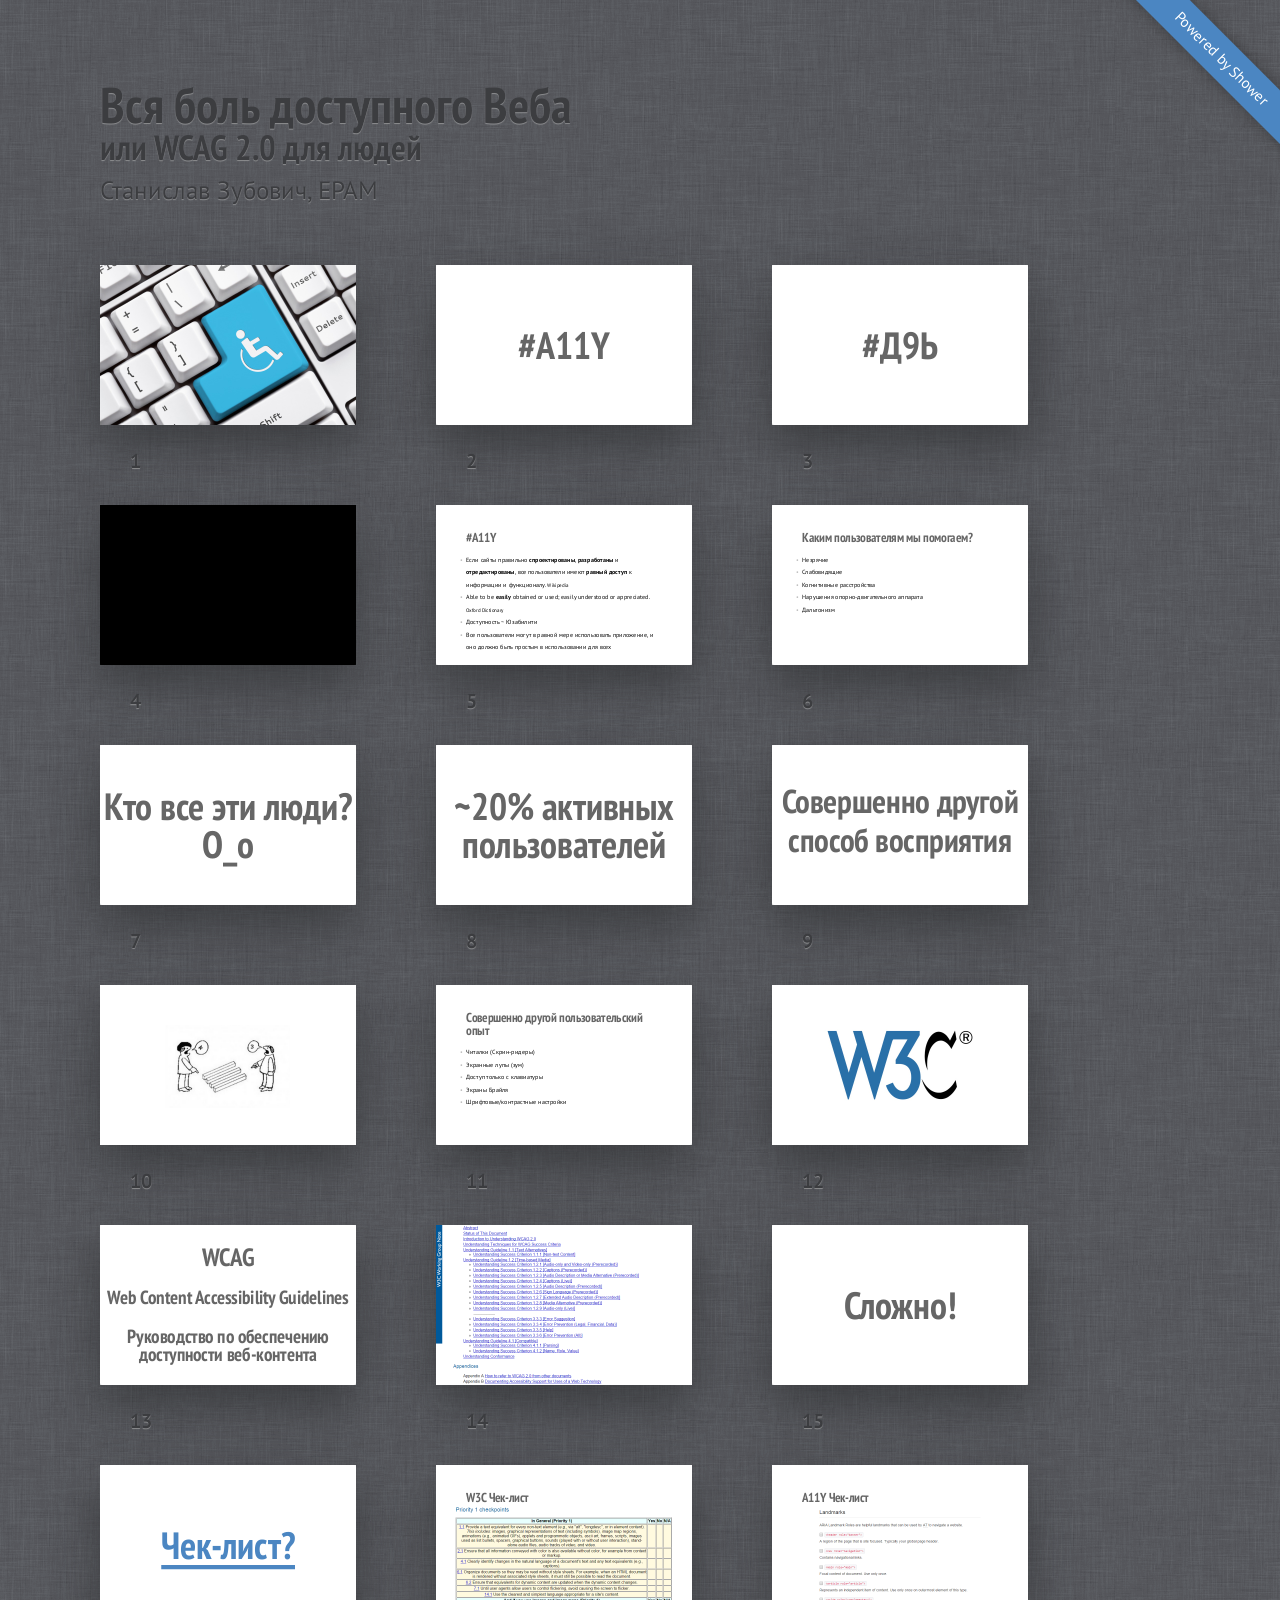
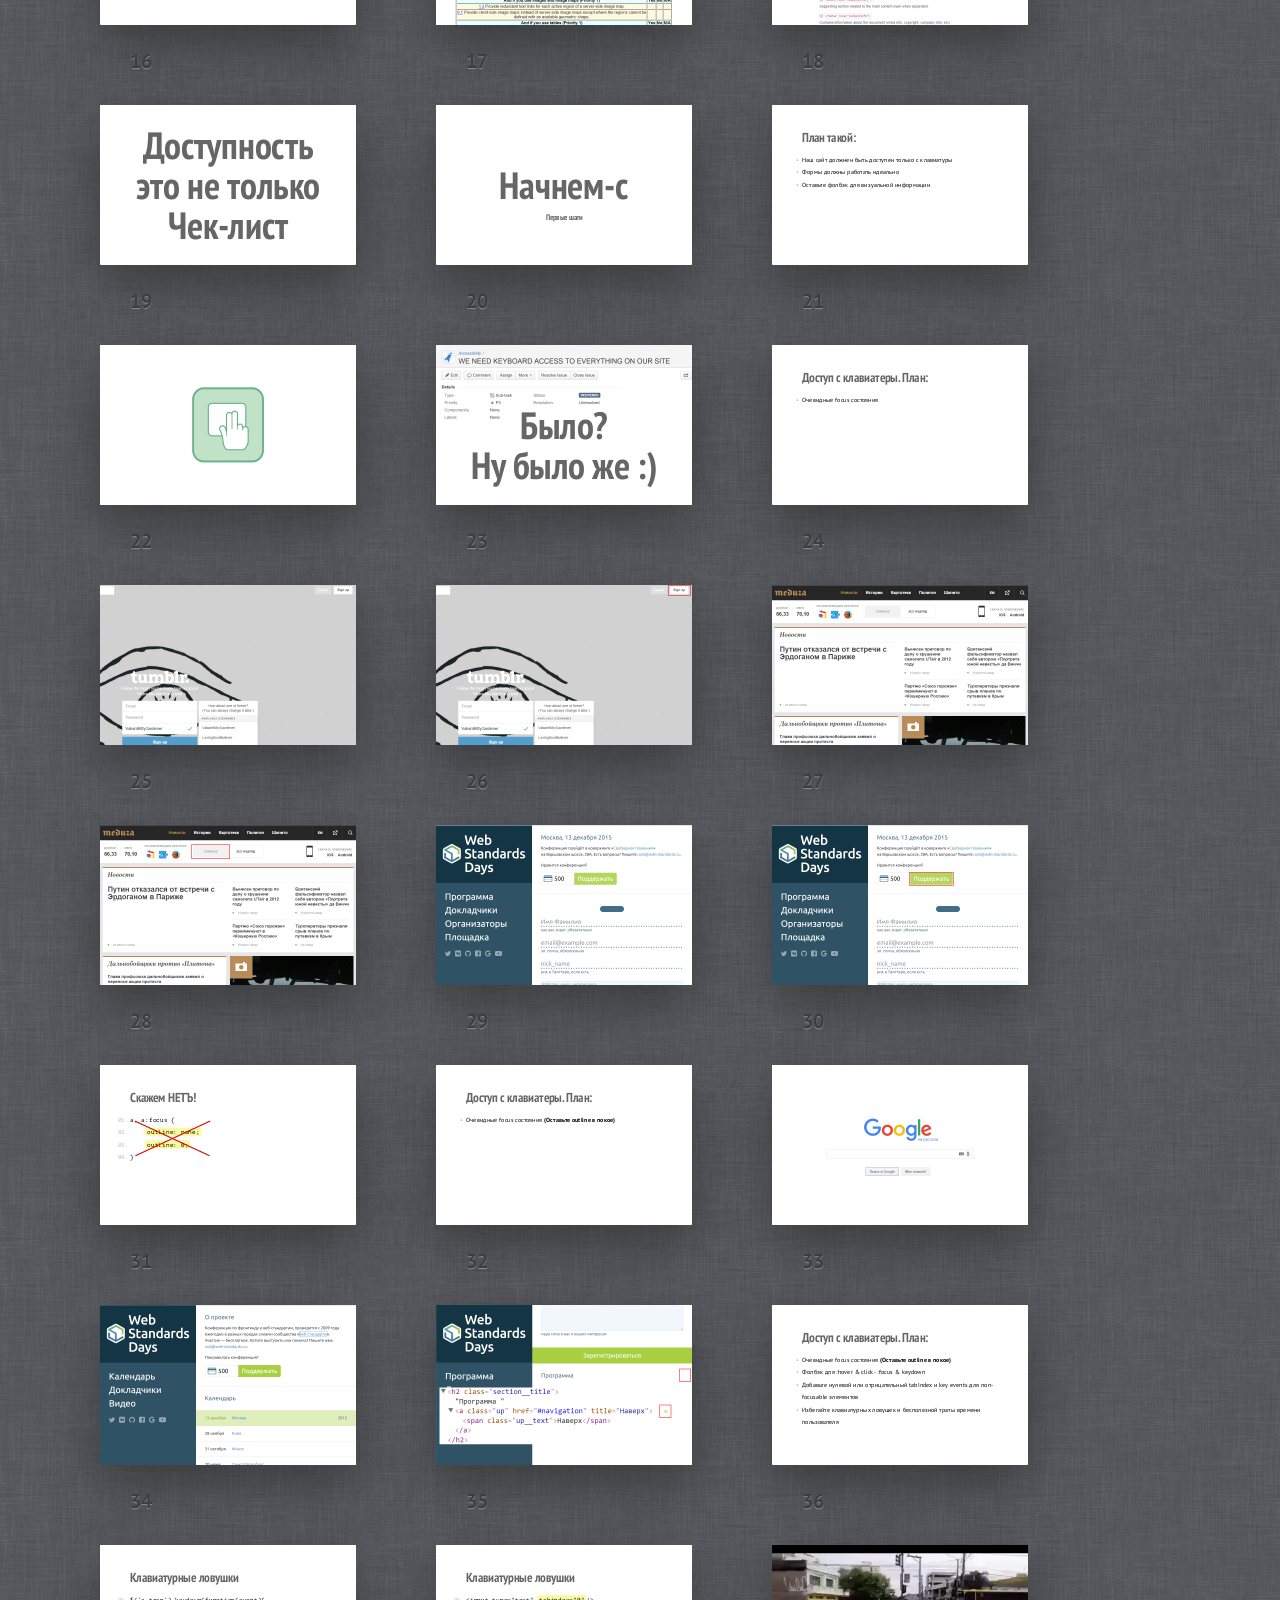
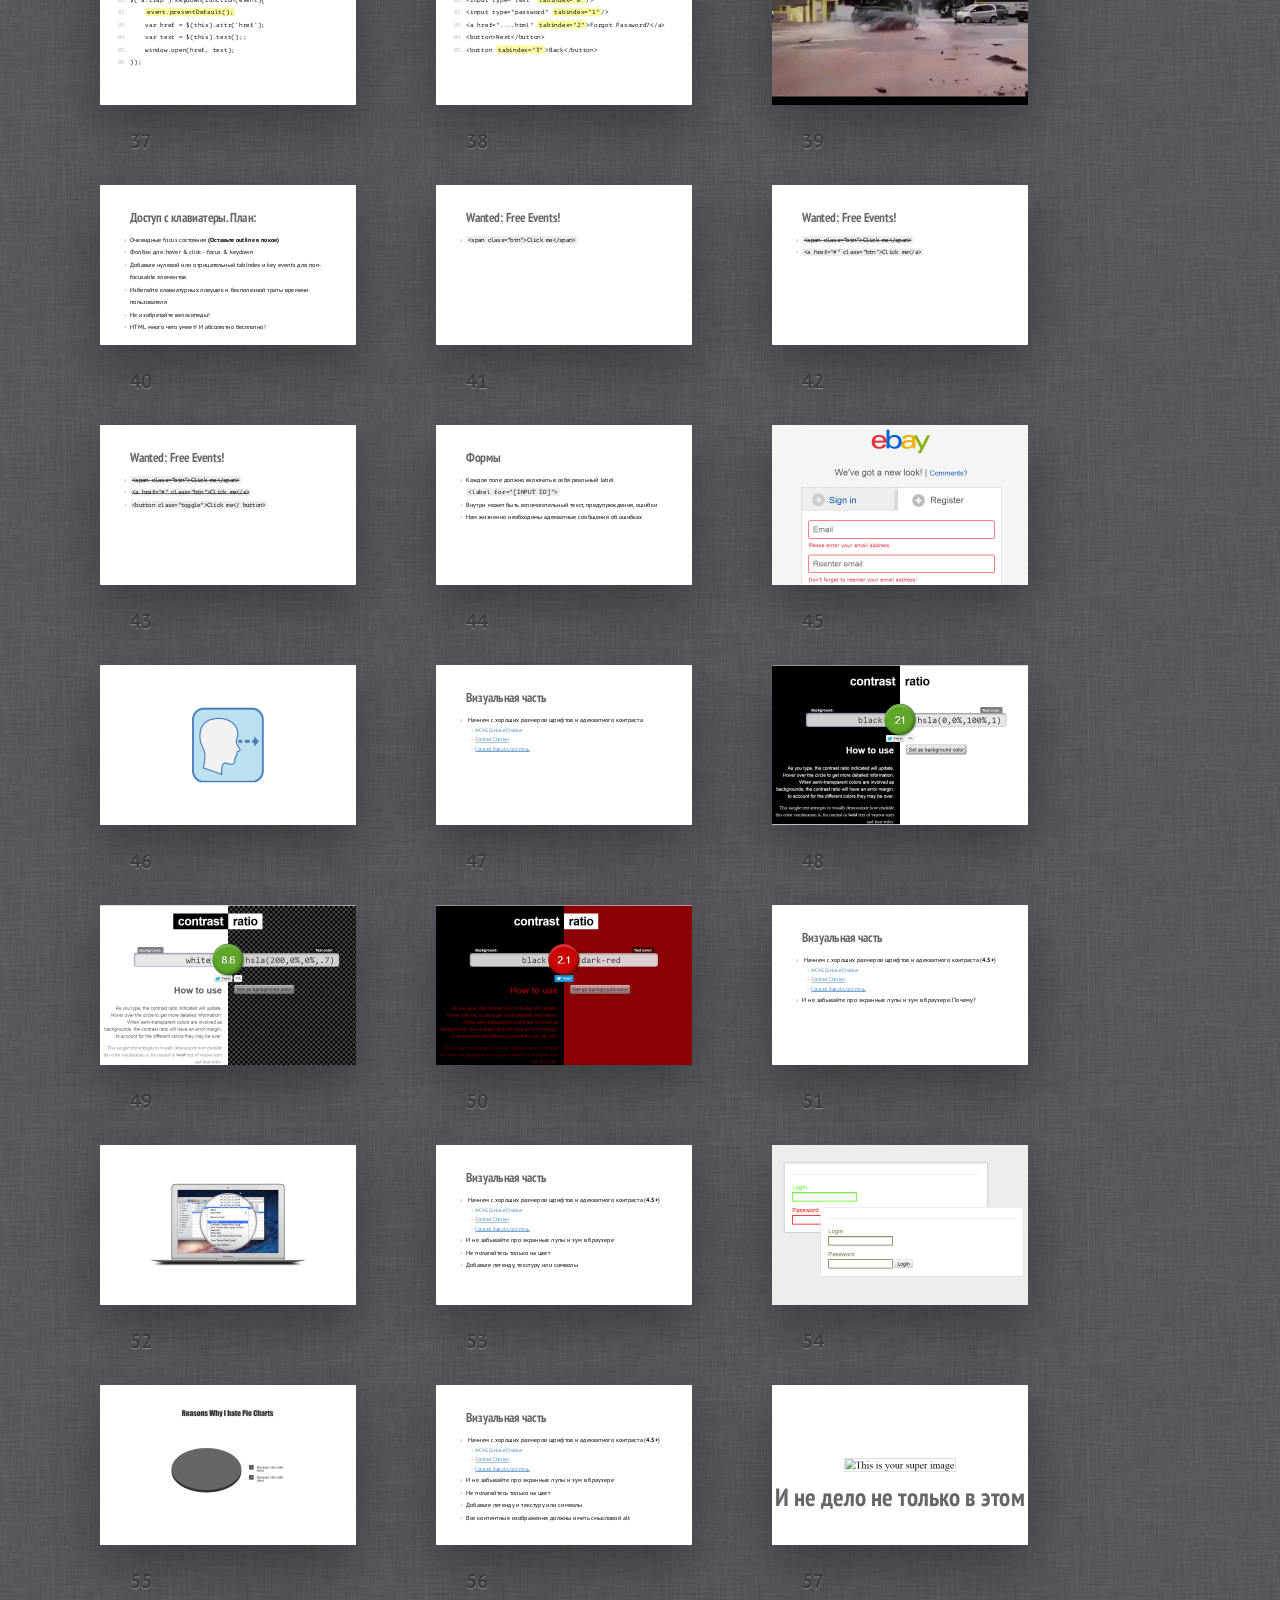
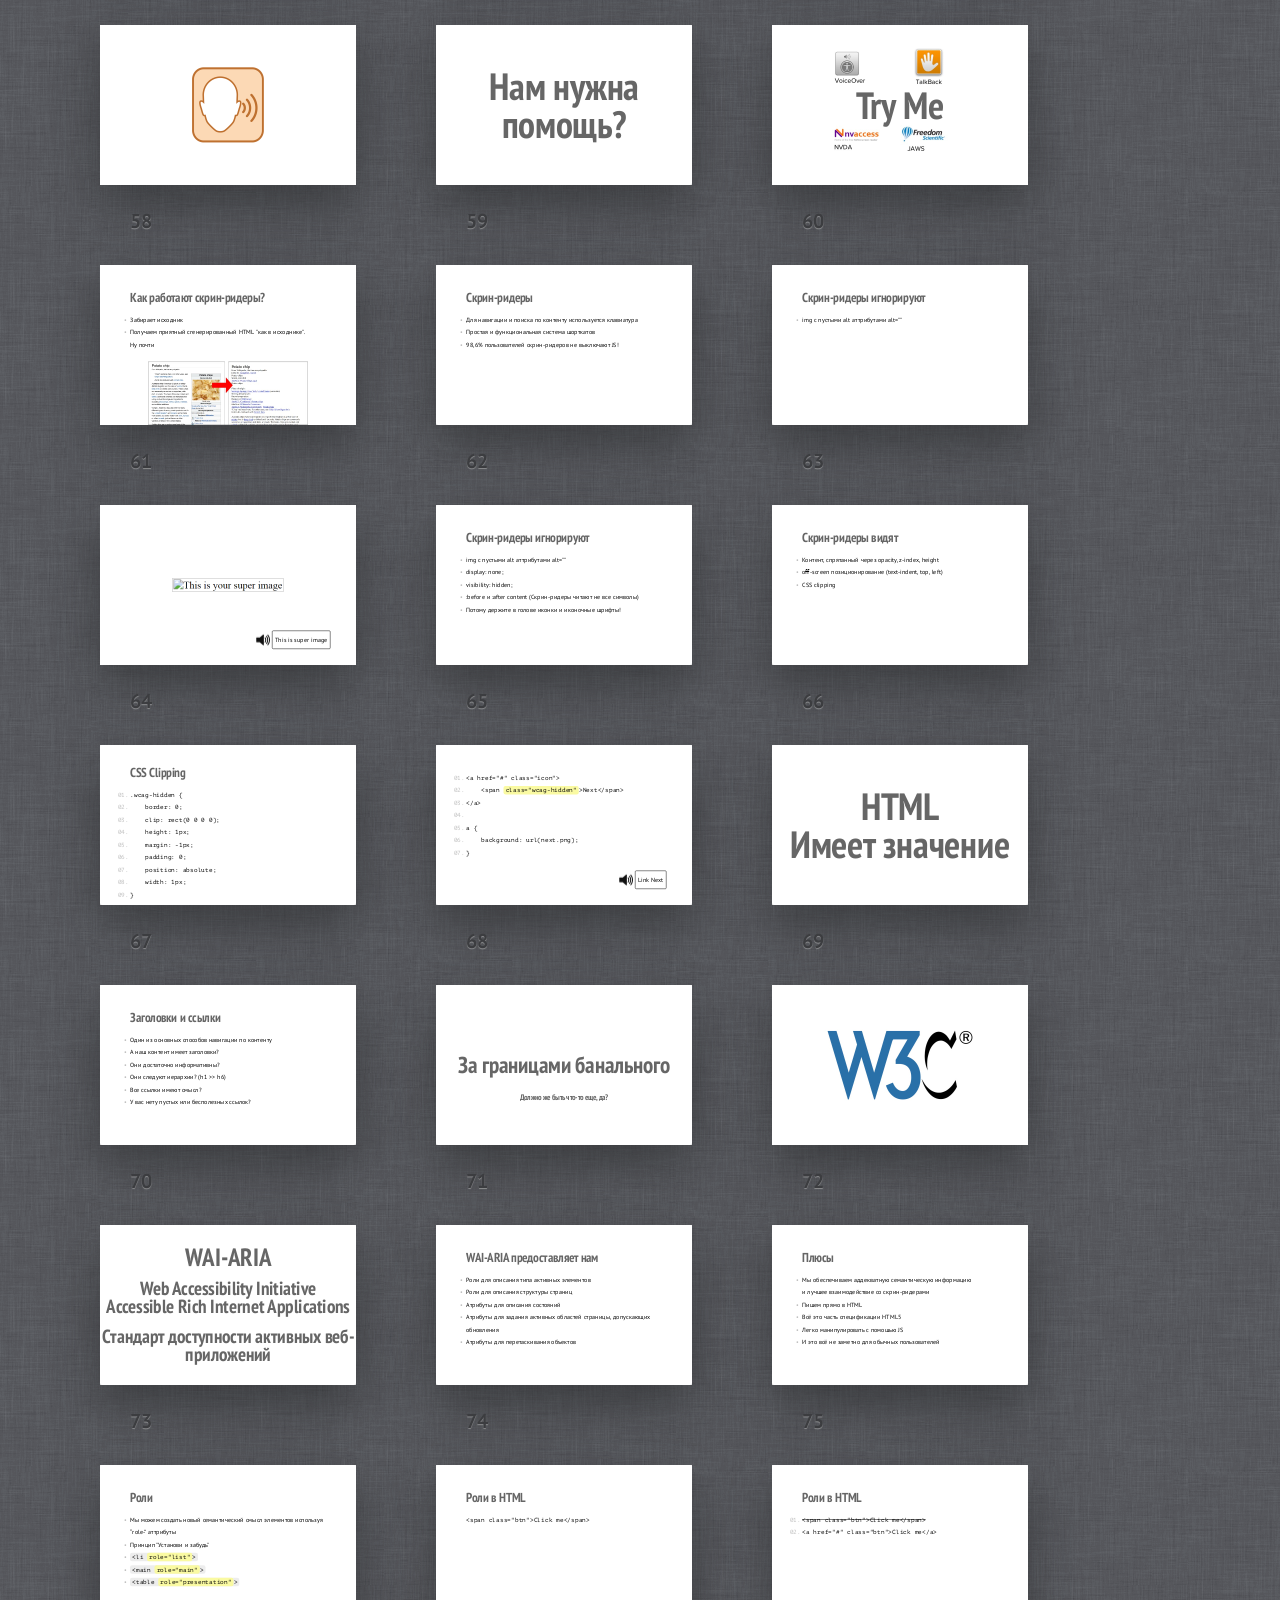
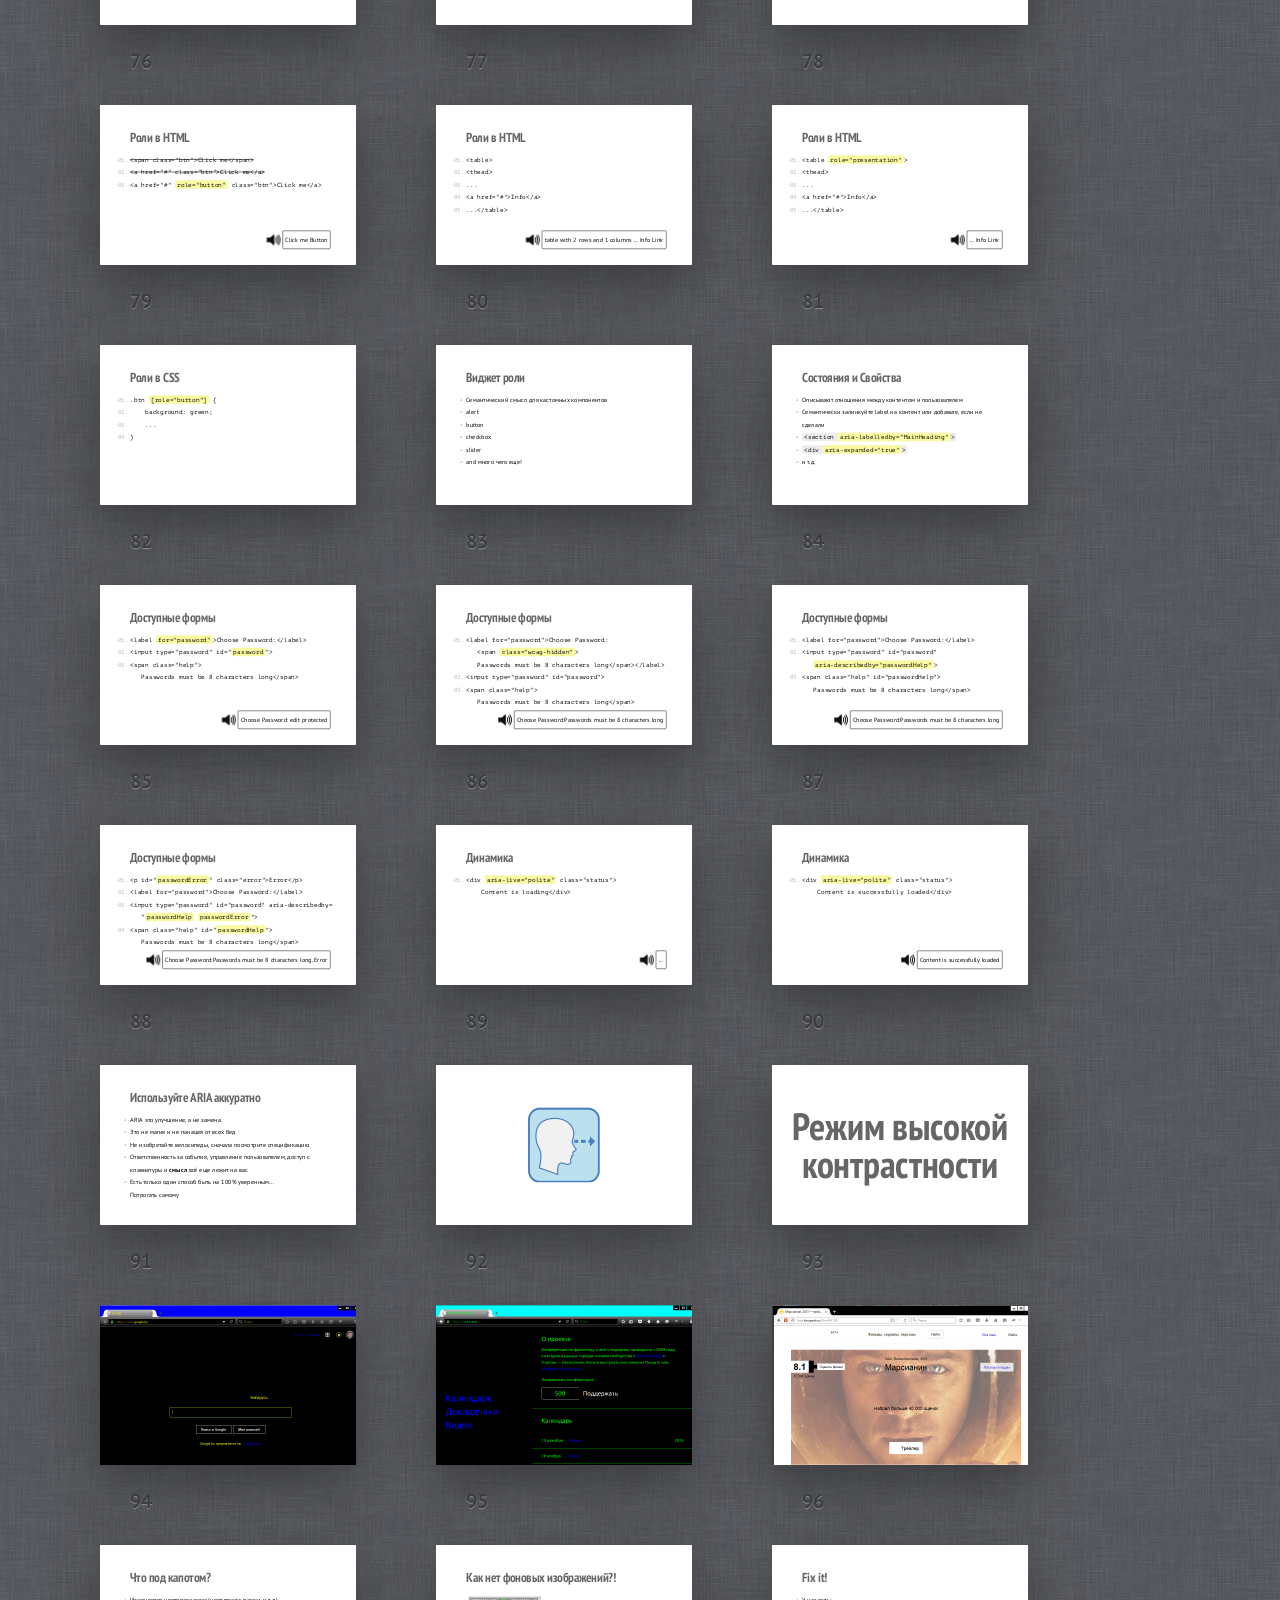
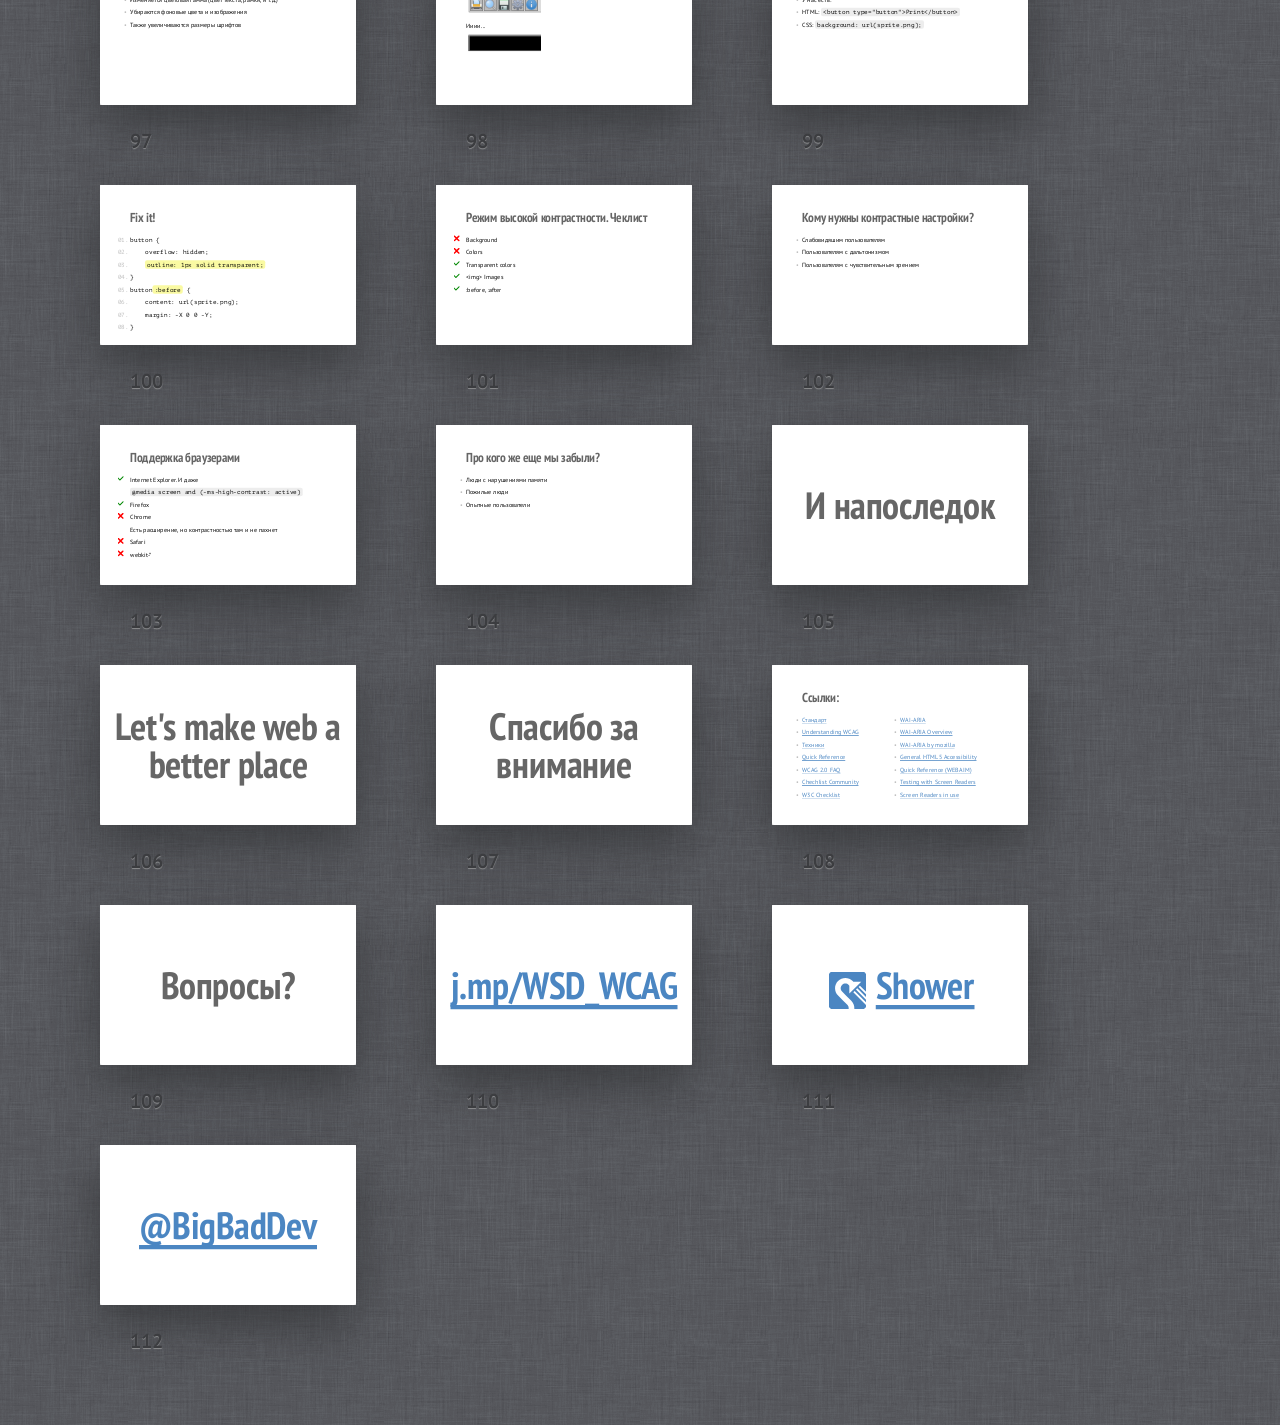
==== index.html @ 745cef61 "shower slide added" ====
<!DOCTYPE HTML>
<html lang="en">
<head>
	<title>Вся боль доступного Веба</title>
	<meta charset="utf-8">
	<meta name="viewport" content="width=792, user-scalable=no">
	<meta http-equiv="x-ua-compatible" content="ie=edge">
	<link rel="stylesheet" href="shower/themes/ribbon/styles/screen.css">
	<link rel="stylesheet" href="index.css">
</head>
<body class="list">
	<header class="caption">
		<h1>Вся боль доступного Веба</h1>
		<h1 style="font-size: 35px"> или WCAG 2.0 для людей</h1>
		<p>Станислав Зубович, EPAM</p>
	</header>
	<section class="slide cover shout" id="Cover"><div>
		<img src="pictures/accessibility.jpg" alt="">
		</div></section>

	<section class="slide shout"><div>
		<h2>#A11Y</h2>
		</div></section>

	<section class="slide shout"><div>
		<h2>#Д9Ь</h2>
		</div></section>

	<section class="slide cover"><div>
		<video id="point" data-scalable="" loop="" style="height: 640px;width: 1024px;z-index:2">
			<source src="pictures/point_of_view_fail.mp4" type="video/webm">
		</video>
		</div></section>

	<section class="slide"><div>
		<h2>#A11Y</h2>
		<ul>
			<li class="next">Если сайты правильно <b>спроектированы</b>, <b>разработаны</b> и <b>отредактированы</b>, все пользователи имеют <b>равный доступ</b> к информации и функционалу. <small>Wikipedia</small></li>
			<li class="next">Able to be <b>easily</b> obtained or used; easily understood or appreciated. <small>Oxford Dictionary</small></li>
			<li class="next">Доступность ~ Юзабилити</li>
			<li class="next">Все пользователи могут в равной мере использовать приложение, и оно должно быть простым в использовании для всех</li>
		</ul>
		</div></section>

	<section class="slide"><div>
		<h2>Каким пользователям мы помогаем?</h2>
		<ul>
			<li>Незрячие</li>
			<li>Слабовидящие</li>
			<li>Когнитивные расстройства</li>
			<li>Нарушения опорно-двигательного аппарата</li>
			<li>Дальтонизм</li>
		</ul>
		</div></section>

	<section class="slide shout"><div>
		<h2>Кто все эти люди? О_о</h2>
		</div></section>

	<section class="slide shout"><div>
		<h2>~20% активных пользователей</h2>
		</div></section>

	<section class="slide shout"><div>
		<h2 style="margin-top:-20px; font-size:130px;line-height: 120%">Совершенно другой<br>способ восприятия</h2>
		</div></section>

	<section class="slide cover"><div>
		<img src="pictures/point_of_view.png" alt="">
		</div></section>

	<section class="slide"><div>
		<h2>Совершенно другой пользовательский опыт</h2>
		<ul>
			<li>Читалки (Скрин-ридеры)</li>
			<li>Экранные лупы (зум)</li>
			<li>Доступ только с клавиатуры</li>
			<li>Экраны Брайля</li>
			<li>Шрифтовые/контрастные настройки</li>
		</ul>
		</div></section>

	<section class="slide cover"><div>
		<img src="pictures/w3c.jpg" alt="">
		</div></section>

	<section class="slide shout shout_description"><div>
		<h2 class="definition">WCAG</h2>
		<div class="next">
			<h2 class="description">Web Content Accessibility Guidelines</h2>
			<h2 class="description sublevel">Руководство по обеспечению доступности веб-контента</h2>
		</div>
		</div></section>

	<section class="slide cover"><div>
		<img src="pictures/w3c_wcag.png" alt="">
		</div></section>

	<section class="slide shout"><div>
		<h2>Сложно!</h2>
		</div></section>

	<section class="slide shout"><div>
		<h2><a href="http://a11yproject.com/checklist.html">Чек-лист?</a></h2>
		</div></section>

	<section class="slide cover"><div>
		<h2>W3C Чек-лист</h2>
		<img src="pictures/checklist.png" alt="">
		</div></section>

	<section class="slide cover"><div>
		<h2>A11Y Чек-лист</h2>
		<img src="pictures/checklist2.png" alt="">
		</div></section>

	<section class="slide shout"><div>
		<h2 style="margin-top:-160px">Доступность</h2>
		<h2>это не только</h2>
		<h2 style="margin-top:160px">Чек-лист</h2>
		</div></section>

	<section class="slide shout"><div>
		<h2>Начнем-с</h2>
		<h2 class="shout_h2_small">Первые шаги</h2>
		</div></section>

	<section class="slide"><div>
		<h2>План такой:</h2>
		<ul>
			<li class="next">Наш сайт должнен быть доступен только с клавиатуры</li>
			<li class="next">Формы должны работать идеально</li>
			<li class="next">Оставьте фолбэк для визуальной информации</li>
		</ul>
		</div></section>

	<section class="slide cover shout"><div>
		<img src="pictures/facets_of_accessibility_touch.png" alt="">
		</div></section>

	<section class="slide cover shout"><div>
		<h2>Было?</h2>
		<h2 class="next" style="margin-top:160px">Ну было же :)</h2>
		<img src="pictures/jira_issue.png" alt="">
		</div></section>

	<section class="slide"><div>
		<h2>Доступ с клавиатеры. План:</h2>
		<ul>
			<li>Очевидные focus состояния</li>
		</ul>
		</div></section>

	<section class="slide cover shout"><div>
		<img src="pictures/tumblr_outline.png" alt="">
		</div></section>

	<section class="slide cover shout"><div>
		<img src="pictures/tumblr_outline_reveal.png" alt="">
		</div></section>

	<section class="slide cover shout"><div>
		<img src="pictures/medusa_outline.png" alt="">
		</div></section>

	<section class="slide cover shout"><div>
		<img src="pictures/medusa_outline_reveal.png" alt="">
		</div></section>

	<section class="slide cover shout"><div>
		<img src="pictures/wsd_outline.png" alt="">
		</div></section>

	<section class="slide cover shout"><div>
		<img src="pictures/wsd_outline_reveal.png" alt="">
		</div></section>

	<section class="slide"><div>
		<h2>Скажем НЕТЪ!</h2>
		<pre class="deprecated">
			<code>a, a:focus {</code>
			<code>	<mark>outline: none;</mark></code>
			<code>	<mark>outline: 0;</mark></code>
			<code>}</code>
			<next></next>
			<div class="cross next"></div>
		</pre>
		</div></section>

	<section class="slide"><div>
		<h2>Доступ с клавиатеры. План:</h2>
		<ul>
			<li>Очевидные focus состояния <b class="next">(Оставьте outline в покое)</b></li>
		</ul>
		</div></section>

	<section class="slide cover shout"><div>
		<img src="pictures/outline_google.png" alt="">
		</div></section>

	<section class="slide cover shout"><div>
		<img src="pictures/outline_wsd.png" alt="">
		</div></section>

	<section class="slide cover shout"><div>
		<img src="pictures/wsd_outline_reveal_bonus.png" alt="">
		</div></section>

	<section class="slide"><div>
		<h2>Доступ с клавиатеры. План:</h2>
		<ul>
			<li>Очевидные focus состояния <b>(Оставьте outline в покое)</b></li>
			<li class="next">Фолбэк для :hover &amp; click - <span class="next">:focus &amp; keydown</span></li>
			<li class="next">Добавьте нулевой или отрицательный tabIndex и key events для non-focusable элементов</li>
			<li class="next">Избегайте клавиатурных ловушек и бесполезной траты времени пользователя</li>
		</ul>
		</div></section>

	<section class="slide"><div>
		<h2>Клавиатурные ловушки</h2>
		<pre>
			<code>$(‘a.trap’).keydown(function(event){</code>
			<code>	<mark>event.preventDefault();</mark></code>
			<code>	var href = $(this).attr(‘href’);</code>
			<code>	var text = $(this).text();;</code>
			<code>	window.open(href, text);</code>
			<code>});</code>
		</pre>
		</div></section>

	<section class="slide"><div>
		<h2>Клавиатурные ловушки</h2>
		<pre>
			<code>&lt;input type="text" <mark>tabindex="0"</mark>/></code>
			<code>&lt;input type="password" <mark>tabindex="1"</mark>/></code>
			<code>&lt;a href="....html" <mark>tabindex="2"</mark>>Forgot Password?&lt;/a></code>
			<code>&lt;button&gt;Next&lt;/button&gt;</code>
			<code>&lt;button <mark>tabindex="3"</mark>&gt;Back&lt;/button&gt;</code>
		</pre>
		</div></section>

	<section class="slide cover"><div>
		<video id="oops" data-scalable="" loop="" style="height: 640px;width: 1024px;z-index:2">
				<source src="pictures/fail.webm" type="video/webm">
			</video>
		</div></section>

	<section class="slide"><div>
		<h2>Доступ с клавиатеры. План:</h2>
		<ul>
			<li>Очевидные focus состояния <b>(Оставьте outline в покое)</b></li>
			<li>Фолбэк для :hover &amp; click - <span>:focus &amp; keydown</span></li>
			<li>Добавьте нулевой или отрицательный tabIndex и key events для non-focusable элементов</li>
			<li>Избегайте клавиатурных ловушек и бесполезной траты времени пользователя</li>
			<li class="next">Не изобретайте велосипеды!</li>
			<li class="next">HTML много чего умеет! И абсолютно бесплатно!</li>
		</ul>
		</div></section>

	<section class="slide code_88"><div>
		<h2>Wanted: Free Events!</h2>
		<ul>
			<li><code>&lt;span class="btn"&gt;Click me&lt;/span&gt;</code></li>
		</ul>
		</div></section>

	<section class="slide code_88"><div>
		<h2>Wanted: Free Events!</h2>
		<ul>
			<li><s><code>&lt;span class="btn"&gt;Click me&lt;/span&gt;</code></s></li>
			<li class="next"><code>&lt;a href="#" class="btn"&gt;Click me&lt;/a&gt;</code></li>
		</ul>
		</div></section>

	<section class="slide code_88"><div>
		<h2>Wanted: Free Events!</h2>
		<ul>
			<li><s><code>&lt;span class="btn"&gt;Click me&lt;/span&gt;</code></s></li>
			<li><s><code>&lt;a href="#" class="btn"&gt;Click me&lt;/a&gt;</code></s></li>
			<li class="next"><code>&lt;button class="toggle"&gt;Click me&lt;/ button&gt;</code></li>
		</ul>
		</div></section>

	<section class="slide"><div>
		<h2>Формы</h2>
		<ul>
			<li>Каждое поле должно включать в себя реальный label <br><code>&lt;label for="[INPUT ID]"&gt;</code></li>
			<li class="next">Внутри может быть вспомогательный текст, предупреждения, ошибки</li>
			<li class="next">Нам жизненно необходимы адекватные cообщения об ошибках</li>
		</ul>
		</div></section>

	<section class="slide cover"><div>
		<img src="pictures/ebay_form.png" alt="">
		</div></section>

	<section class="slide cover shout"><div>
		<img src="pictures/facets_of_accessibility_see.png" alt="">
		</div></section>

	<section class="slide"><div>
		<h2>Визуальная часть</h2>
		<ul>
			<li>
				Начнем с хороших размеров шрифтов и адекватного контраста
				<ul style="font-size:75%">
					<li><a href="http://mzl.la/1eeYiyf">WCAG Contrast Checker</a></li>
					<li><a href="http://bit.ly/1eeYZYh">Contrast Checker</a></li>
					<li><a href="http://bit.ly/1QyZ2GW">Contrast Ratio by Lea Verou</a></li>
				</ul>
			</li>
		</ul>
		</div></section>

	<section class="slide cover" style="background: #fff;"><div>
		<img src="pictures/contrast.png" alt="">
		</div></section>

	<section class="slide cover" style="background: #fff;"><div>
		<img src="pictures/contrast2.png" alt="">
		</div></section>

	<section class="slide cover" style="background: #fff;"><div>
		<img src="pictures/contrast3.png" alt="">
		</div></section>

	<section class="slide"><div>
		<h2>Визуальная часть</h2>
		<ul>
			<li>
				Начнем с хороших размеров шрифтов и адекватного контраста (<b>4.5+</b>)
				<ul style="font-size:75%">
					<li><a href="http://mzl.la/1eeYiyf">WCAG Contrast Checker</a></li>
					<li><a href="http://bit.ly/1eeYZYh">Contrast Checker</a></li>
					<li><a href="http://bit.ly/1QyZ2GW">Contrast Ratio by Lea Verou</a></li>
				</ul>
			</li>
			<li class="next">И не забывайте про экранные лупы и зум в браузере. <span class="next">Почему?</span></li>
		</ul>
		</div></section>

	<section class="slide cover" style="background: #fff;"><div>
		<img src="pictures/magnifier.png" alt="">
		</div></section>

	<section class="slide"><div>
		<h2>Визуальная часть</h2>
		<ul>
			<li>
				Начнем с хороших размеров шрифтов и адекватного контраста (<b>4.5+</b>)
				<ul style="font-size:75%">
					<li><a href="http://mzl.la/1eeYiyf">WCAG Contrast Checker</a></li>
					<li><a href="http://bit.ly/1eeYZYh">Contrast Checker</a></li>
					<li><a href="http://bit.ly/1QyZ2GW">Contrast Ratio by Lea Verou</a></li>
				</ul>
			</li>
			<li>И не забывайте про экранные лупы и зум в браузере</li>
			<li class="next">Не полагайтесь только на цвет</li>
			<li class="next">Добавьте легенду, текстуру или символы</li>
		</ul>
		</div></section>

	<section class="slide cover"><div>
		<img src="pictures/from_rg_blind.png" alt="">
		</div></section>

	<section class="slide cover"><div>
		<img src="pictures/piechart.jpg" alt="">
		</div></section>

	<section class="slide"><div>
		<h2>Визуальная часть</h2>
		<ul>
			<li>
				Начнем с хороших размеров шрифтов и адекватного контраста (<b>4.5+</b>)
				<ul style="font-size:75%">
					<li><a href="http://mzl.la/1eeYiyf">WCAG Contrast Checker</a></li>
					<li><a href="http://bit.ly/1eeYZYh">Contrast Checker</a></li>
					<li><a href="http://bit.ly/1QyZ2GW">Contrast Ratio by Lea Verou</a></li>
				</ul>
			</li>
			<li>И не забывайте про экранные лупы и зум в браузере</li>
			<li>Не полагайтесь только на цвет</li>
			<li>Добавьте легенду и текстуру или символы</li>
			<li class="next">Все контентные изображения должны иметь смысловой alt</li>
		</ul>
		</div></section>

	<section class="slide cover shout"><div>
		<img src="pictures/image_alt.png" alt="">
		<h2 class="next" style="top:70%; font-size:100px">И не дело не только в этом</h2>
		</div></section>

	<section class="slide cover shout"><div>
		<img src="pictures/facets_of_accessibility_listen.png" alt="">
		</div></section>

	<section class="slide shout"><div>
		<h2>Нам нужна помощь?</h2>
		</div></section>

	<section class="slide shout cover"><div>
		<h2>Try Me</h2>
		<img src="pictures/readers.jpg" alt="">
		</div></section>

	<section class="slide cover"><div>
		<h2>Как работают скрин-ридеры?</h2>
		<ul>
			<li>Забирает исходник</li>
			<li class="next">Получаем приятный сгенерированный HTML "как в исходнике". <br>Ну почти</li>
		</ul>
		<img src="pictures/blank.jpg" alt="">
		<img src="pictures/reader_html.jpg" alt="" class="next">
		</div></section>

	<section class="slide"><div>
		<h2>Скрин-ридеры</h2>
		<ul>
			<li>Для навигации и поиска по контенту используется клавиатура</li>
			<li>Простая и функциональная система шорткатов</li>
			<li>98,6% пользователей скрин-ридеров не выключают JS!</li>
		</ul>
		</div></section>

	<section class="slide"><div>
		<h2>Скрин-ридеры игнорируют</h2>
		<ul>
			<li>img с пустыми alt аттрибутами alt=""</li>
		</ul>
		</div></section>

	<section class="slide cover"><div>
		<img src="pictures/image_alt.png" alt="">
		<div class="wcag-block"><div class="wcag-read">This is super image</div></div>
		</div></section>

	<section class="slide"><div>
		<h2>Скрин-ридеры игнорируют</h2>
		<ul>
			<li>img с пустыми alt аттрибутами alt=""</li>
			<li>display: none;</li>
			<li>visibility: hidden;</li>
			<li>:before и :after content (Скрин-ридеры читают не все символы)</li>
			<li>Потому держите в голове иконки и иконочные шрифты!</li>
		</ul>
		</div></section>

	<section class="slide"><div>
		<h2>Скрин-ридеры видят</h2>
		<ul>
			<li>Контент, спрятанный через opacity, z-index, height</li>
			<li>oﬀ-screen позиционирование (text-indent, top, left)</li>
			<li>CSS clipping</li>
		</ul>
		</div></section>

	<section class="slide"><div>
	    <h2 style="margin-top:-20px;">CSS Clipping</h2>
		<pre>
			<code>.wcag-hidden {</code>
			<code>	border: 0;</code>
			<code>	clip: rect(0 0 0 0);</code>
			<code>	height: 1px;</code>
			<code>	margin: -1px;</code>
			<code>	padding: 0;</code>
			<code>	position: absolute;</code>
			<code>	width: 1px;</code>
			<code>}</code>
		</pre>
		</div></section>

	<section class="slide"><div>
		<pre>
			<code>&lt;a href="#" class="icon"&gt;</code>
			<code>	&lt;span <mark>class="wcag-hidden"</mark>&gt;Next&lt;/span&gt;</code>
			<code>&lt;/a&gt;</code>
			<code><br></code>
			<code>a {</code>
			<code>	background: url(next.png);</code>
			<code>}</code>
		</pre>
		<div class="wcag-block"><div class="wcag-read">Link Next</div></div>
		</div></section>

	<section class="slide shout"><div>
		<h2>HTML<br>Имеет значение</h2>
		</div></section>

	<section class="slide"><div>
		<h2>Заголовки и ссылки</h2>
		<ul>
			<li>Один из основных способов навигации по контенту</li>
			<li class="next">А наш контент имеет заголовки?</li>
			<li class="next">Они достаточно информативны?</li>
			<li class="next">Они следуют иерархии? (h1 >> h6)</li>
			<li class="next">Все ссылки имеют смысл?</li>
			<li class="next">У вас нету пустых или бесполезных ссылок?</li>
		</ul>
		</div></section>

	<section class="slide shout"><div>
		<h2 class="shout_h2_big_2lines">За границами банального</h2>
		<h2 class="shout_h2_small">Должно же быть что-то еще, да?</h2>
		</div></section>

	<section class="slide cover"><div>
		<img src="pictures/w3c.jpg" alt="">
		</div></section>

	<section class="slide shout shout_description"><div>
		<h2 class="definition">WAI-ARIA</h2>
		<div class="next">
			<h2 class="description">Web Accessibility Initiative<br>Accessible Rich Internet Applications</h2>
			<h2 class="description sublevel">Cтандарт доступности активных веб-приложений</h2>
		</div>
		</div></section>

	<section class="slide"><div>
		<h2>WAI-ARIA предоставляет нам</h2>
		<ul>
			<li>Роли для описания типа активных элементов</li>
			<li>Роли для описания структуры страниц</li>
			<li>Атрибуты для описания состояний</li>
			<li>Атрибуты для задания активных областей страницы, допускающих обновления</li>
			<li>Атрибуты для перетаскивания объектов</li>
		</ul>
		</div></section>

	<section class="slide"><div>
		<h2>Плюсы</h2>
		<ul>
			<li>Мы обеспечиваем аддекватную семантическую информацию<br> и лучшее взаимодействие со скрин-ридерами</li>
			<li>Пишем прямо в HTML</li>
			<li>Всё это часть спецификации HTML5</li>
			<li>Легко манипулировать с помошью JS</li>
			<li>И это всё не заметно для обычных пользователей</li>
		</ul>
		</div></section>

	<section class="slide"><div>
		<h2>Роли</h2>
		<ul>
			<li>Мы можем создать новый семантический смысл элементов используя “role-” аттрибуты</li>
			<li>Принцип "Установи и забудь"</li>
			<li><code>&lt;li <mark>role="list"</mark>&gt;</code></li>
			<li><code>&lt;main <mark>role="main"</mark>&gt;</code></li>
			<li><code>&lt;table <mark>role="presentation"</mark>&gt;</code></li>
		</ul>
		</div></section>

	<section class="slide"><div>
		<h2>Роли в HTML</h2>
		<pre>
			<code>&lt;span class="btn"&gt;Click me&lt;/span&gt;</code>
		</pre>
		</div></section>

	<section class="slide"><div>
		<h2>Роли в HTML</h2>
		<pre>
			<code><s>&lt;span class="btn"&gt;Click me&lt;/span&gt;</s></code>
			<code>&lt;a href="#" class="btn"&gt;Click me&lt;/a&gt;</code>
		</pre>
		</div></section>

	<section class="slide"><div>
		<h2>Роли в HTML</h2>
		<pre>
			<code><s>&lt;span class="btn"&gt;Click me&lt;/span&gt;</s></code>
			<code><s>&lt;a href="#" class="btn"&gt;Click me&lt;/a&gt;</s></code>
			<code>&lt;a href="#" <mark>role="button"</mark> class="btn"&gt;Click me&lt;/a&gt;</code>
			<div class="wcag-block"><div class="wcag-read">Click me Button</div></div>
		</pre>
		</div></section>

	<section class="slide"><div>
		<h2>Роли в HTML</h2>
		<pre>
			<code>&lt;table&gt;</code>
			<code>&lt;thead&gt;</code>
			<code>...</code>
			<code>&lt;a href="#"&gt;Info&lt;/a&gt;</code>
			<code>...&lt;/table&gt;</code>
			<div class="wcag-block"><div class="wcag-read">table with 2 rows and 1 columns ... Info Link</div></div>
		</pre>
		</div></section>

	<section class="slide"><div>
		<h2>Роли в HTML</h2>
		<pre>
			<code>&lt;table <mark>role="presentation"</mark>&gt;</code>
			<code>&lt;thead&gt;</code>
			<code>...</code>
			<code>&lt;a href="#"&gt;Info&lt;/a&gt;</code>
			<code>...&lt;/table&gt;</code>
			<div class="wcag-block"><div class="wcag-read">... Info Link</div></div>
		</pre>
		</div></section>

	<section class="slide"><div>
		<h2>Роли в CSS</h2>
		<pre>
			<code>.btn <mark class="next">[role="button"]</mark> {</code>
			<code>	background: green;</code>
			<code>	...</code>
			<code>}</code>
		</pre>
		</div></section>

	<section class="slide"><div>
		<h2>Виджет роли</h2>
		<ul>
			<li>Семантический смысл для кастомных компонентов</li>
			<li>alert</li>
			<li>button</li>
			<li>checkbox</li>
			<li>slider</li>
			<li>and много чего еще!</li>
		</ul>
		</div></section>

	<section class="slide"><div>
		<h2>Состояния и Свойства</h2>
		<ul>
			<li>Описывают отношения между контентом и пользователем</li>
			<li>Семантически залинкуйте label на контент или добавьте, если не сделали</li>
			<li><code>&lt;section <mark>aria-labelledby="MainHeading"</mark>&gt;</code></li>
			<li><code>&lt;div <mark>aria-expanded="true"</mark>&gt;</code></li>
			<li>и т.д.</li>			
		</ul>
		</div></section>

	<section class="slide"><div>
		<h2>Доступные формы</h2>
		<pre>
			<code>&lt;label <mark>for="password"</mark>>Choose Password:&lt;/label></code>
			<code>&lt;input type="password" id="<mark>password</mark>"></code>
			<code>&lt;span class="help"><br>   Passwords must be 8 characters long&lt;/span></code>
			<div class="wcag-block"><div class="wcag-read">Choose Password: edit protected</div></div>
		</pre>
		</div></section>

	<section class="slide"><div>
		<h2>Доступные формы</h2>
		<pre>
			<code>&lt;label for="password">Choose Password:<br>   &lt;span <mark>class="wcag-hidden"</mark>><br>   Passwords must be 8 characters long&lt;/span>&lt;/label></code>
			<code>&lt;input type="password" id="password"></code>
			<code>&lt;span class="help"><br>   Passwords must be 8 characters long&lt;/span></code>
			<div class="wcag-block"><div class="wcag-read">Choose Password:Passwords must be 8 characters long</div></div>
		</pre>
		</div></section>

	<section class="slide"><div>
		<h2>Доступные формы</h2>
		<pre>
			<code>&lt;label for="password">Choose Password:&lt;/label></code>
			<code>&lt;input type="password" id="password" <br>   <mark>aria-describedby="passwordHelp"</mark>></code>
			<code>&lt;span class="help" id="passwordHelp"><br>   Passwords must be 8 characters long&lt;/span></code>
			<div class="wcag-block"><div class="wcag-read">Choose Password:Passwords must be 8 characters long</div></div>
		</pre>
		</div></section>

	<section class="slide"><div>
		<h2>Доступные формы</h2>
		<pre>
			<code>&lt;p id="<mark>passwordError</mark>" class="error">Error&lt;/p></code>
			<code>&lt;label for="password">Choose Password:&lt;/label></code>
			<code>&lt;input type="password" id="password" aria-describedby=<br>   "<mark>passwordHelp</mark> <mark>passwordError</mark>"></code>
			<code>&lt;span class="help" id="<mark>passwordHelp</mark>"><br>   Passwords must be 8 characters long&lt;/span></code>
			<div class="wcag-block"><div class="wcag-read">Choose Password:Passwords must be 8 characters long. Error</div></div>
		</pre>
		</div></section>

	<section class="slide"><div>
		<h2>Динамика</h2>
		<pre>
			<code>&lt;div <mark>aria-live="polite"</mark> class="status"> <br>	Content is loading&lt;/div></code>
			<div class="wcag-block"><div class="wcag-read">...</div></div>
		</pre>
		</div></section>

	<section class="slide"><div>
		<h2>Динамика</h2>
		<pre>
			<code>&lt;div <mark>aria-live="polite"</mark> class="status"> <br>	Content is successfully loaded&lt;/div></code>
			<div class="wcag-block"><div class="wcag-read">Content is successfully loaded</div></div>
		</pre>
		</div></section>

	<section class="slide"><div>
		<h2>Используйте ARIA аккуратно</h2>
		<ul>
			<li>ARIA это улучшение, а не замена.</li>
			<li>Это не магия и не панацея от всех бед</li>
			<li>Не изобретайте велосипеды, сначала посмотрите спецификацию</li>
			<li>Ответственность за события, управление пользователем, доступ с клавиатуры и <b>смысл</b> всё еще лежит на вас</li>
			<li>Есть только один способ быть на 100% уверенным... <br><span class="next">Потрогать самому</span></li>
		</ul>
		</div></section>

	<section class="slide cover shout"><div>
		<img src="pictures/facets_of_accessibility_see.png" alt="">
		</div></section>

	<section class="slide shout high_contrast"><div>
		<h2>Режим высокой контрастности</h2>
		</div></section>

	<section class="slide shout cover high_contrast"><div>
		<img src="pictures/high_contrast_google.png" alt="">
		</div></section>

	<section class="slide shout cover high_contrast"><div>
		<img src="pictures/high_contrast_wsd.png" alt="">
		</div></section>

	<section class="slide shout cover high_contrast"><div>
		<img src="pictures/high_contrast_kinopoisk.png" alt="">
		</div></section>

	<section class="slide"><div>
		<h2>Что под капотом?</h2>
		<ul>
			<li>Изменяется цветовая гамма (цвет текста, рамки, и т.д.)</li>
			<li>Убираются фоновые цвета и изображения</li>
			<li>Также увеличиваются размеры шрифтов</li>
		</ul>
		</div></section>

	<section class="slide no_list"><div>
		<h2>Как нет фоновых изображений?!</h2>
		<ul>
			<li class="next"><img src="pictures/contrast_toolbar_v1.png" alt=""></li>
			<li class="next">Ииии...</li>
			<li class="next"><img src="pictures/contrast_toolbar_hc.png" alt=""></li>
		</ul>
		</div></section>

	<section class="slide"><div>
		<h2>Fix it!</h2>
		<ul>
			<li>У нас есть:</li>
			<li class="next">HTML: <code>&lt;button type="button"&gt;Print&lt;/button&gt;</code></li>
			<li class="next">CSS: <code>background: url(sprite.png);</code></li>
		</ul>
		</div></section>

	<section class="slide"><div>
		<h2>Fix it!</h2>
		<pre>
			<code>button {</code>
			<code>	overflow: hidden;</code>
			<code>	<mark>outline: 1px solid transparent;</mark></code>
			<code>}</code>
			<span class="next"><code>button<mark>:before</mark> {</code>
			<code>	content: url(sprite.png);</code>
			<code>	margin: -X 0 0 -Y;</code>
			<code>}</code></span>
		</pre>
		</div></section>

	<section class="slide"><div>
		<h2>Режим высокой контрастности. Чеклист</h2>
		<ul class="adv">
			<li class="no next">Background</li>
			<li class="no next">Colors</li>
			<li class="yes next">Transparent colors</li>
            <li class="yes next">&lt;img> Images</li>
            <li class="yes next">:before, :after</li>
		</ul>
		</div></section>

	<section class="slide"><div>
		<h2>Кому нужны контрастные настройки?</h2>
		<ul>
			<li>Слабовидяшим пользователям</li>
			<li>Пользователям с дальтонизмом</li>
			<li>Пользователям с чувствительным зрением</li>
		</ul>
		</div></section>

	<section class="slide"><div>
		<h2>Поддержка браузерами</h2>
		<ul class="adv">
			<li class="yes next">Internet Explorer. <span class="next">И даже</span><br>
			    <code class="next"> @media screen and (-ms-high-contrast: active)</code>
			</li>
			<li class="yes next">Firefox</li>
			<li class="no next">Chrome <br>   <span class="next">Есть расширение, но контрастностью там и не пахнет</span></li>
			<li class="no next">Safari</li>
			<li class="no next">webkit-*</li>
		</ul>
		</div></section>

	<section class="slide"><div>
		<h2>Про кого же еще мы забыли?</h2>
		<ul>
			<li>Люди с нарушениями памяти</li>
			<li>Пожилые люди</li>
			<li>Опытные пользователи</li>
		</ul>
		</div></section>

	<section class="slide shout"><div>
		<h2>И напоследок</h2>
		</div></section>

	<section class="slide shout"><div>
		<h2>Let's make web a better place</h2>
		</div></section>

	<section class="slide shout"><div>
		<h2>Спасибо за внимание</h2>
		</div></section>

	<section class="slide links"><div>
		<h2>Ссылки:</h2>
		<ul>
			<li><a href="http://www.w3.org/TR/WCAG20/">Стандарт</a></li>
			<li><a href="http://www.w3.org/TR/UNDERSTANDING-WCAG20/">Understanding WCAG</a></li>
			<li><a href="http://www.w3.org/TR/WCAG20-TECHS/">Техники</a></li>
			<li><a href="http://www.w3.org/WAI/WCAG20/quickref/">Quick Reference</a></li>
			<li><a href="http://www.w3.org/WAI/WCAG20/wcag2faq.html">WCAG 2.0 FAQ</a></li>
			<li><a href="http://a11yproject.com/checklist.html">Chechlist Community</a></li>
			<li><a href="http://www.w3.org/TR/WCAG10/full-checklist.html">W3C Checklist</a></li>
		</ul>
		<ul>
			<li><a href="http://www.w3.org/TR/wai-aria/">WAI-ARIA</a></li>
			<li><a href="http://www.w3.org/WAI/intro/aria">WAI-ARIA Overview</a></li>
			<li><a href="https://developer.mozilla.org/en-US/docs/Web/Accessibility/ARIA">WAI-ARIA by mozilla</a></li>
			<li><a href="http://www.html5accessibility.com/">General HTML5 Accessibility</a></li>
			<li><a href="http://webaim.org/resources/evalquickref/">Quick Reference (WEBAIM)</a></li>
			<li><a href="http://webaim.org/articles/screenreader_testing/">Testing with Screen Readers</a></li>
			<li><a href="http://zomigi.com/blog/videos-of-screen-readers-using-aria-updated/">Screen Readers in use</a></li>
		</ul>
		</div></section>


	<section class="slide shout"><div>
		<h2>Вопросы?</h2>
		</div></section>

	<section class="slide shout"><div>
		<h2><a href="http://j.mp/RS_WCAG">j.mp/WSD_WCAG</a></h2>
		</div></section>
		


	<section class="slide shout" id="shwr"><div>
		<img src="pictures/shower.svg" alt="Логотип Шовера" class="place">
		<h2 class="shout"><a href="http://shwr.me/">Shower</a></h2>
		<style>
			#shwr h2 {
				margin-left:100px;
			}
			#shwr img {
				margin:22px 0 0 -210px;
				width:150px;
			}
		</style>
		</div></section>
		
	<section class="slide shout"><div>
		<h2><a href="https://twitter.com/BigBadDev">@BigBadDev</a></h2>
		</div></section>
		
	<p class="badge"><a href="https://github.com/shower/shower">Powered by Shower</a></p>
	<div class="progress"><div></div></div>
	<script src="shower/shower.min.js"></script>
	<script src="index.js"></script>
	<!-- Copyright © 2014 Yours Truly, Famous Inc. -->
	<!-- Photos by John Carey, fiftyfootshadows.net -->
</body>
</html>
---- shower/themes/ribbon/styles/screen.css ----
/**
 * Ribbon theme for Shower HTML presentation engine
 * shower-ribbon v1.0.10, https://github.com/shower/ribbon
 * Copyright © 2010–2014 Vadim Makeev, http://pepelsbey.net
 * Licensed under MIT license: github.com/shower/shower/wiki/MIT-License
 */
@font-face{font-family:'PT Sans';src:url(../fonts/PTSans.woff) format('woff')}@font-face{font-weight:700;font-family:'PT Sans';src:url(../fonts/PTSans.Bold.woff) format('woff')}@font-face{font-style:italic;font-family:'PT Sans';src:url(../fonts/PTSans.Italic.woff) format('woff')}@font-face{font-style:italic;font-weight:700;font-family:'PT Sans';src:url(../fonts/PTSans.Bold.Italic.woff) format('woff')}@font-face{font-family:'PT Sans Narrow';font-weight:700;src:url(../fonts/PTSans.Narrow.Bold.woff) format('woff')}@font-face{font-family:'PT Mono';src:url(../fonts/PTMono.woff) format('woff')}html,body,div,span,applet,object,iframe,h1,h2,h3,h4,h5,h6,p,blockquote,pre,a,abbr,acronym,address,big,cite,code,del,dfn,em,img,ins,kbd,q,s,samp,small,strike,strong,sub,sup,tt,var,b,u,i,center,dl,dt,dd,ol,ul,li,fieldset,form,label,legend,table,caption,tbody,tfoot,thead,tr,th,td,article,aside,canvas,details,embed,figure,figcaption,footer,header,hgroup,menu,nav,output,ruby,section,summary,time,mark,audio,video{margin:0;padding:0;border:0;font-size:100%;font:inherit;vertical-align:baseline}article,aside,details,figcaption,figure,footer,header,hgroup,menu,nav,section{display:block}body{line-height:1}ol,ul{list-style:none}blockquote,q{quotes:none}blockquote:before,blockquote:after,q:before,q:after{content:'';content:none}table{border-collapse:collapse;border-spacing:0}body{counter-reset:slide;font:25px/2 'PT Sans',sans-serif}@media print{body{text-rendering:geometricPrecision}}a{color:#4B86C2;background:-webkit-linear-gradient(bottom,currentColor,currentColor .09em,transparent .09em,transparent)repeat-x;background:linear-gradient(to top,currentColor,currentColor .09em,transparent .09em,transparent)repeat-x;text-decoration:none}.caption{display:none;margin:0 0 50px;color:#3C3D40;text-shadow:0 1px 1px #8D8E90}.caption h1{font:700 50px/1 'PT Sans Narrow',sans-serif}.caption a{text-shadow:0 -1px 1px #1F3F60;background:0 0}.caption a:hover{color:#5e93c8}.badge{position:absolute;top:0;right:0;display:none;overflow:hidden;visibility:hidden;width:11em;height:11em;line-height:2.5;font-size:15px}.badge a{position:absolute;bottom:50%;right:-50%;left:-50%;visibility:visible;background:#4B86C2;box-shadow:0 0 1em rgba(0,0,0,.3);color:#FFF;text-decoration:none;text-align:center;-webkit-transform-origin:50% 100%;-ms-transform-origin:50% 100%;transform-origin:50% 100%;-webkit-transform:rotate(45deg)translateY(-1em);-ms-transform:rotate(45deg)translateY(-1em);transform:rotate(45deg)translateY(-1em)}.badge a:hover{background:#568ec6}.live-region{display:none}.slide{position:relative;width:1024px;height:640px;background:#FFF;color:#000;-webkit-print-color-adjust:exact;-webkit-text-size-adjust:none;-moz-text-size-adjust:none;-ms-text-size-adjust:none}@media print{.slide{page-break-before:always}}.slide:after{position:absolute;top:0;right:119px;padding:20px 0 0;width:50px;height:80px;background:url(../images/ribbon.svg) no-repeat;color:#FFF;counter-increment:slide;content:counter(slide);text-align:center;font-size:20px}.slide>div{position:absolute;top:0;left:0;overflow:hidden;padding:105px 120px 0;width:784px;height:535px}.slide h2{margin:0 0 37px;color:#666;font:700 50px/1 'PT Sans Narrow',sans-serif}.slide p{margin:0 0 50px}.slide p.note{color:#999}.slide b,.slide strong{font-weight:700}.slide i,.slide em{font-style:italic}.slide code,.slide kbd,.slide mark,.slide samp{padding:3px 8px;border-radius:8px;color:#000}.slide kbd,.slide code,.slide samp{background:rgba(0,0,0,.07);color:#000;line-height:1;font-family:'PT Mono',monospace}.slide mark{background:#FAFAA2}.slide sub,.slide sup{position:relative;line-height:0;font-size:75%}.slide sub{bottom:-.25em}.slide sup{top:-.5em}.slide blockquote{font-style:italic}.slide blockquote:before{position:absolute;margin:-16px 0 0 -80px;color:#CCC;font:200px/1 'PT Sans',sans-serif;content:'\201C'}.slide blockquote+figcaption{margin:-50px 0 50px;font-style:italic;font-weight:700}.slide ol,.slide ul{margin:0 0 50px;counter-reset:list}.slide ol li,.slide ul li{text-indent:-2em}.slide ol li:before,.slide ul li:before{display:inline-block;width:2em;color:#BBB;text-align:right}.slide ol ol,.slide ol ul,.slide ul ol,.slide ul ul{margin:0 0 0 2em}.slide ul>li:before{content:'\2022\00A0\00A0'}.slide ul>li:lang(ru):before{content:'\2014\00A0\00A0'}.slide ol>li:before{counter-increment:list;content:counter(list)'.\00A0'}.slide pre{margin:0 0 49px;padding:1px 0 0;counter-reset:code;white-space:normal;-moz-tab-size:4;-o-tab-size:4;tab-size:4}.slide pre code{display:block;padding:0;background:0 0;white-space:pre;line-height:2}.slide pre code:before{position:absolute;margin-left:-50px;color:#BBB;counter-increment:code;content:counter(code,decimal-leading-zero)'.'}.slide pre code:only-child:before{content:''}.slide pre mark.important{background:#C00;color:#FFF}.slide pre mark.comment{padding:0;background:0 0;color:#999}.slide table{margin:0 0 50px;width:100%;border-collapse:collapse;border-spacing:0}.slide table th,.slide table td{background:-webkit-linear-gradient(bottom,#BBB,#BBB .055em,transparent .055em,transparent)repeat-x;background:linear-gradient(to top,#BBB,#BBB .055em,transparent .055em,transparent)repeat-x}.slide table th{text-align:left;font-weight:700}.slide table.striped tr:nth-child(even){background:#EEE}.slide.cover,.slide.shout{z-index:1}.slide.cover:after,.slide.shout:after{visibility:hidden}.slide.cover{background:#000}.slide.cover img,.slide.cover svg,.slide.cover video,.slide.cover object,.slide.cover canvas,.slide.cover iframe{position:absolute;top:0;left:0;z-index:-1}.slide.cover.w img,.slide.cover.w svg,.slide.cover.w video,.slide.cover.w object,.slide.cover.w canvas,.slide.cover.w iframe{top:50%;width:100%;-webkit-transform:translateY(-50%);-ms-transform:translateY(-50%);transform:translateY(-50%)}.slide.cover.h img,.slide.cover.h svg,.slide.cover.h video,.slide.cover.h object,.slide.cover.h canvas,.slide.cover.h iframe{left:50%;height:100%;-webkit-transform:translateX(-50%);-ms-transform:translateX(-50%);transform:translateX(-50%)}.slide.cover.w.h img,.slide.cover.w.h svg,.slide.cover.w.h video,.slide.cover.w.h object,.slide.cover.w.h canvas,.slide.cover.w.h iframe{top:0;left:0;-webkit-transform:none;-ms-transform:none;transform:none}.slide.shout h2{position:absolute;top:50%;left:0;width:100%;text-align:center;line-height:1;font-size:150px;-webkit-transform:translateY(-50%);-ms-transform:translateY(-50%);transform:translateY(-50%)}.slide.shout h2 a{background:-webkit-linear-gradient(bottom,currentColor,currentColor .11em,transparent .11em,transparent)repeat-x;background:linear-gradient(to top,currentColor,currentColor .11em,transparent .11em,transparent)repeat-x}.slide .place{position:absolute;top:50%;left:50%;-webkit-transform:translate(-50%,-50%);-ms-transform:translate(-50%,-50%);transform:translate(-50%,-50%)}.slide .place.t.l,.slide .place.t.r,.slide .place.b.r,.slide .place.b.l{-webkit-transform:none;-ms-transform:none;transform:none}.slide .place.t,.slide .place.b{-webkit-transform:translate(-50%,0);-ms-transform:translate(-50%,0);transform:translate(-50%,0)}.slide .place.l,.slide .place.r{-webkit-transform:translate(0,-50%);-ms-transform:translate(0,-50%);transform:translate(0,-50%)}.slide .place.t,.slide .place.t.l,.slide .place.t.r{top:0}.slide .place.r{right:0;left:auto}.slide .place.b,.slide .place.b.r,.slide .place.b.l{top:auto;bottom:0}.slide .place.l{left:0}.slide footer{position:absolute;left:0;right:0;bottom:-640px;z-index:1;display:none;padding:20px 120px 4px;background:#FAFAA2;box-shadow:0 0 0 2px #f0efac inset;-webkit-transition:bottom .3s;transition:bottom .3s}.slide footer p{margin:0 0 16px}.slide footer mark{background:rgba(255,255,255,.7)}.slide:hover footer{bottom:0}@media screen{.list{position:absolute;clip:rect(0,auto,auto,0);padding:80px 0 40px 100px;background:#585A5E url(../images/linen.png)}@media (-webkit-min-device-pixel-ratio:2),(min-resolution:192dpi){.list{background-image:url(../images/linen@2x.png);background-size:256px}}.list .caption,.list .badge{display:block}.list .slide{float:left;margin:0 -412px -220px 0;-webkit-transform-origin:0 0;-ms-transform-origin:0 0;transform-origin:0 0;-webkit-transform:scale(.5);-ms-transform:scale(.5);transform:scale(.5)}@media (max-width:1324px){.list .slide{margin:0 -688px -400px 0;-webkit-transform:scale(.25);-ms-transform:scale(.25);transform:scale(.25)}}.list .slide:before{position:absolute;top:0;left:0;z-index:-1;width:512px;height:320px;box-shadow:0 0 30px rgba(0,0,0,.005),0 20px 50px rgba(42,43,45,.6);border-radius:2px;content:'';-webkit-transform-origin:0 0;-ms-transform-origin:0 0;transform-origin:0 0;-webkit-transform:scale(2);-ms-transform:scale(2);transform:scale(2)}@media (max-width:1324px){.list .slide:before{width:256px;height:160px;-webkit-transform:scale(4);-ms-transform:scale(4);transform:scale(4)}}.list .slide:after{top:auto;right:auto;bottom:-80px;left:120px;padding:0;width:auto;height:auto;background:0 0;color:#3C3D40;text-shadow:0 1px 1px #8D8E90;font-weight:700;-webkit-transform-origin:0 0;-ms-transform-origin:0 0;transform-origin:0 0;-webkit-transform:scale(2);-ms-transform:scale(2);transform:scale(2)}@media (max-width:1324px){.list .slide:after{bottom:-104px;-webkit-transform:scale(4);-ms-transform:scale(4);transform:scale(4)}}.list .slide:hover:before{box-shadow:0 0 0 10px rgba(42,43,45,.3),0 20px 50px rgba(42,43,45,.6)}.list .slide:target:before{box-shadow:0 0 0 1px #376da3,0 0 0 10px #4B86C2,0 20px 50px rgba(42,43,45,.6)}@media (max-width:1324px){.list .slide:target:before{box-shadow:0 0 0 1px #376da3,0 0 0 10px #4B86C2,0 20px 50px rgba(42,43,45,.6)}}.list .slide:target:after{text-shadow:0 1px 1px rgba(42,43,45,.6);color:#4B86C2}.list .slide>div:before{position:absolute;top:0;right:0;bottom:0;left:0;z-index:2;content:''}.list .slide.cover:after,.list .slide.shout:after{visibility:visible}.list .slide footer{display:block}.full{position:absolute;top:50%;left:50%;overflow:hidden;margin:-320px 0 0 -512px;width:1024px;height:640px;background:#000}.full.debug:after{position:absolute;top:0;right:0;bottom:0;left:0;z-index:2;background:url(../images/grid-16x10.svg) no-repeat;content:''}.full .live-region{position:absolute;clip:rect(0 0 0 0);overflow:hidden;margin:-1px;padding:0;width:1px;height:1px;border:none;display:block}.full .slide{position:absolute;top:0;left:0;margin-left:150%}.full .slide .next{visibility:hidden}.full .slide .next.active{visibility:visible}.full .slide:target{margin:0}.full .slide.shout.grow h2,.full .slide.shout.shrink h2{opacity:0;-webkit-transition:all .4s ease-out;transition:all .4s ease-out}.full .slide.shout.grow:target h2,.full .slide.shout.shrink:target h2{opacity:1;-webkit-transform:scale(1)translateY(-50%);-ms-transform:scale(1)translateY(-50%);transform:scale(1)translateY(-50%)}.full .slide.shout.grow h2{-webkit-transform:scale(.1)translateY(-50%);-ms-transform:scale(.1)translateY(-50%);transform:scale(.1)translateY(-50%)}.full .slide.shout.shrink h2{-webkit-transform:scale(10)translateY(-50%);-ms-transform:scale(10)translateY(-50%);transform:scale(10)translateY(-50%)}.full .progress{position:absolute;right:0;bottom:0;left:0;overflow:hidden;height:10px;z-index:1}.full .progress div{position:absolute;left:-20px;top:-10px;width:0;height:0;border:10px solid transparent;border-bottom-color:#4B86C2;-webkit-transition:width .2s linear;transition:width .2s linear}.full .progress div[style*='100%']{left:0}}@page{margin:0;size:1024px 640px}
---- index.css ----
#Cover h2 {
    color: #fff;
    top: 66%;
}

.slide.column5_shout h2 {
    font-size: 90px;
}

.slide small {
    font-size: 80%;
    
}

.slide.shout .shout_h2_small {
	font-size: 30px;
	top: 70%;
}
.slide.shout .shout_h2_big_2lines {
	font-size: 90px;
}

.slide.shout.shout_description .definition {
	font-size:100px;
	top:20%;
}

.slide.shout.shout_description .description {
	font-size: 75px;
	top:45%;
}

.slide.shout.shout_description .description.sublevel {
	top:75%;
}

/*
.slide.shout .shout_h2_big_2lines + .shout_h2_small {
	font-size: 30px;
	top: 63%;
}
*/

.wcag-block {
	position: absolute;
	right: 10%;
	bottom: 10%;
}

.wcag-read {
	position: relative;
	border:2px solid #111;
	border-radius: 5px;
	padding: 10px;
}

.wcag-read:before {
	position: absolute;
	top: 3px;
	left: -70px;
	display: block;
	width: 128px;
	height: 128px;
	content: '';
	background: url(pictures/reader_icon.png) no-repeat;
}

.slide.code_88 code {
	font-size: 88%;
}

.deprecated {
	position:relative;
}
.deprecated .cross {
	position:absolute;
	top: 30px;
	left: 20px;
	width:300px;
}
.deprecated .cross:before,
.deprecated .cross:after {
	content:'';
	position:absolute;
	top:0;
	width:110%;
	height:4px;
	background:#D00;
}
.deprecated .cross:before {
	left:0;
	transform-origin:0 0;
	transform:rotate(25deg);
}
.deprecated .cross:after {
	right:0;
	transform-origin:100% 0;
	transform:rotate(-25deg);
}


.slide.no_list ul>li:before {
	content: '';
}

.slide .adv LI:before {
	content: '';
	width: 2em;
	height: 1em;
	background-size: auto 100%;
	background-repeat: no-repeat;    
}
.slide .adv LI.yes:before {
	background-image: url(../pictures/yes.svg);
}
.slide .adv LI.no:before {
	background-image: url(../pictures/no.svg);
}

.slide.links ul {
	position: absolute;
	top: 30%;
}
.slide.links ul+ul {
	position: absolute;
	top: 30%;
	left:50%;
}
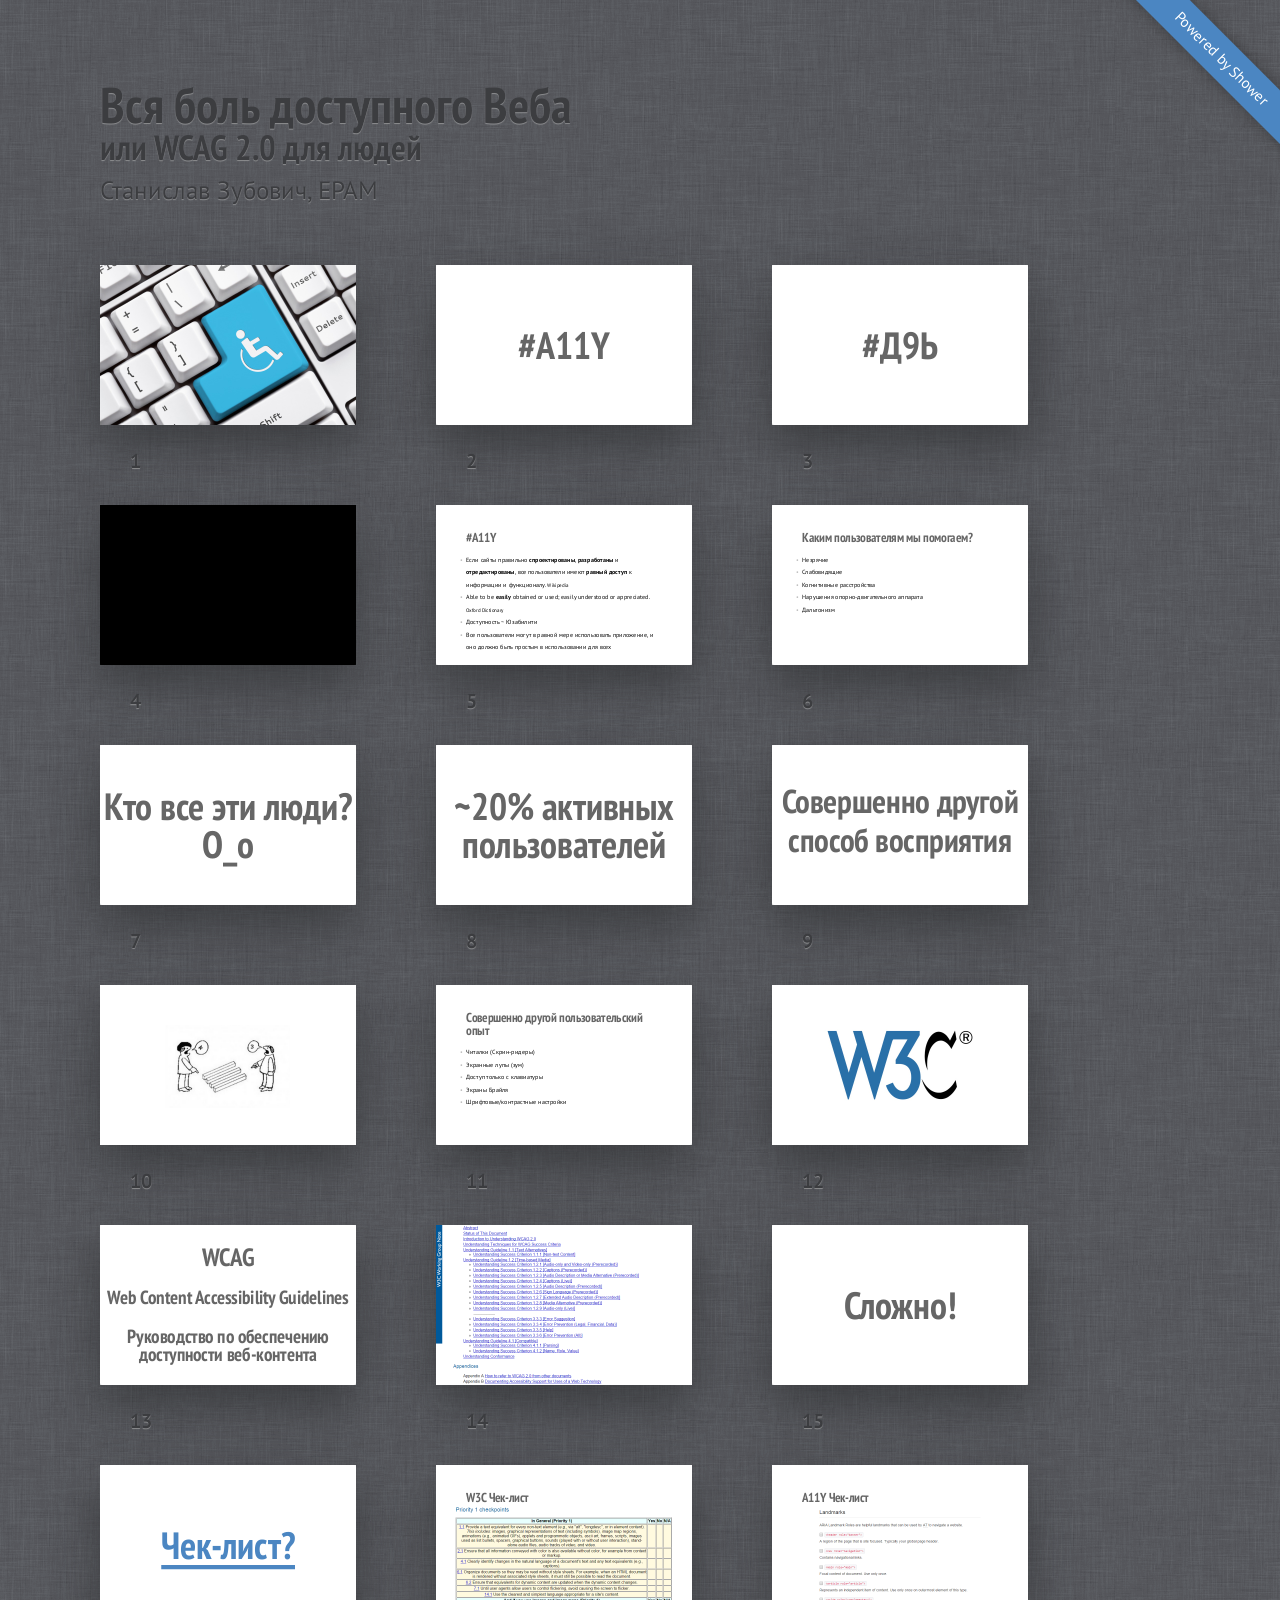
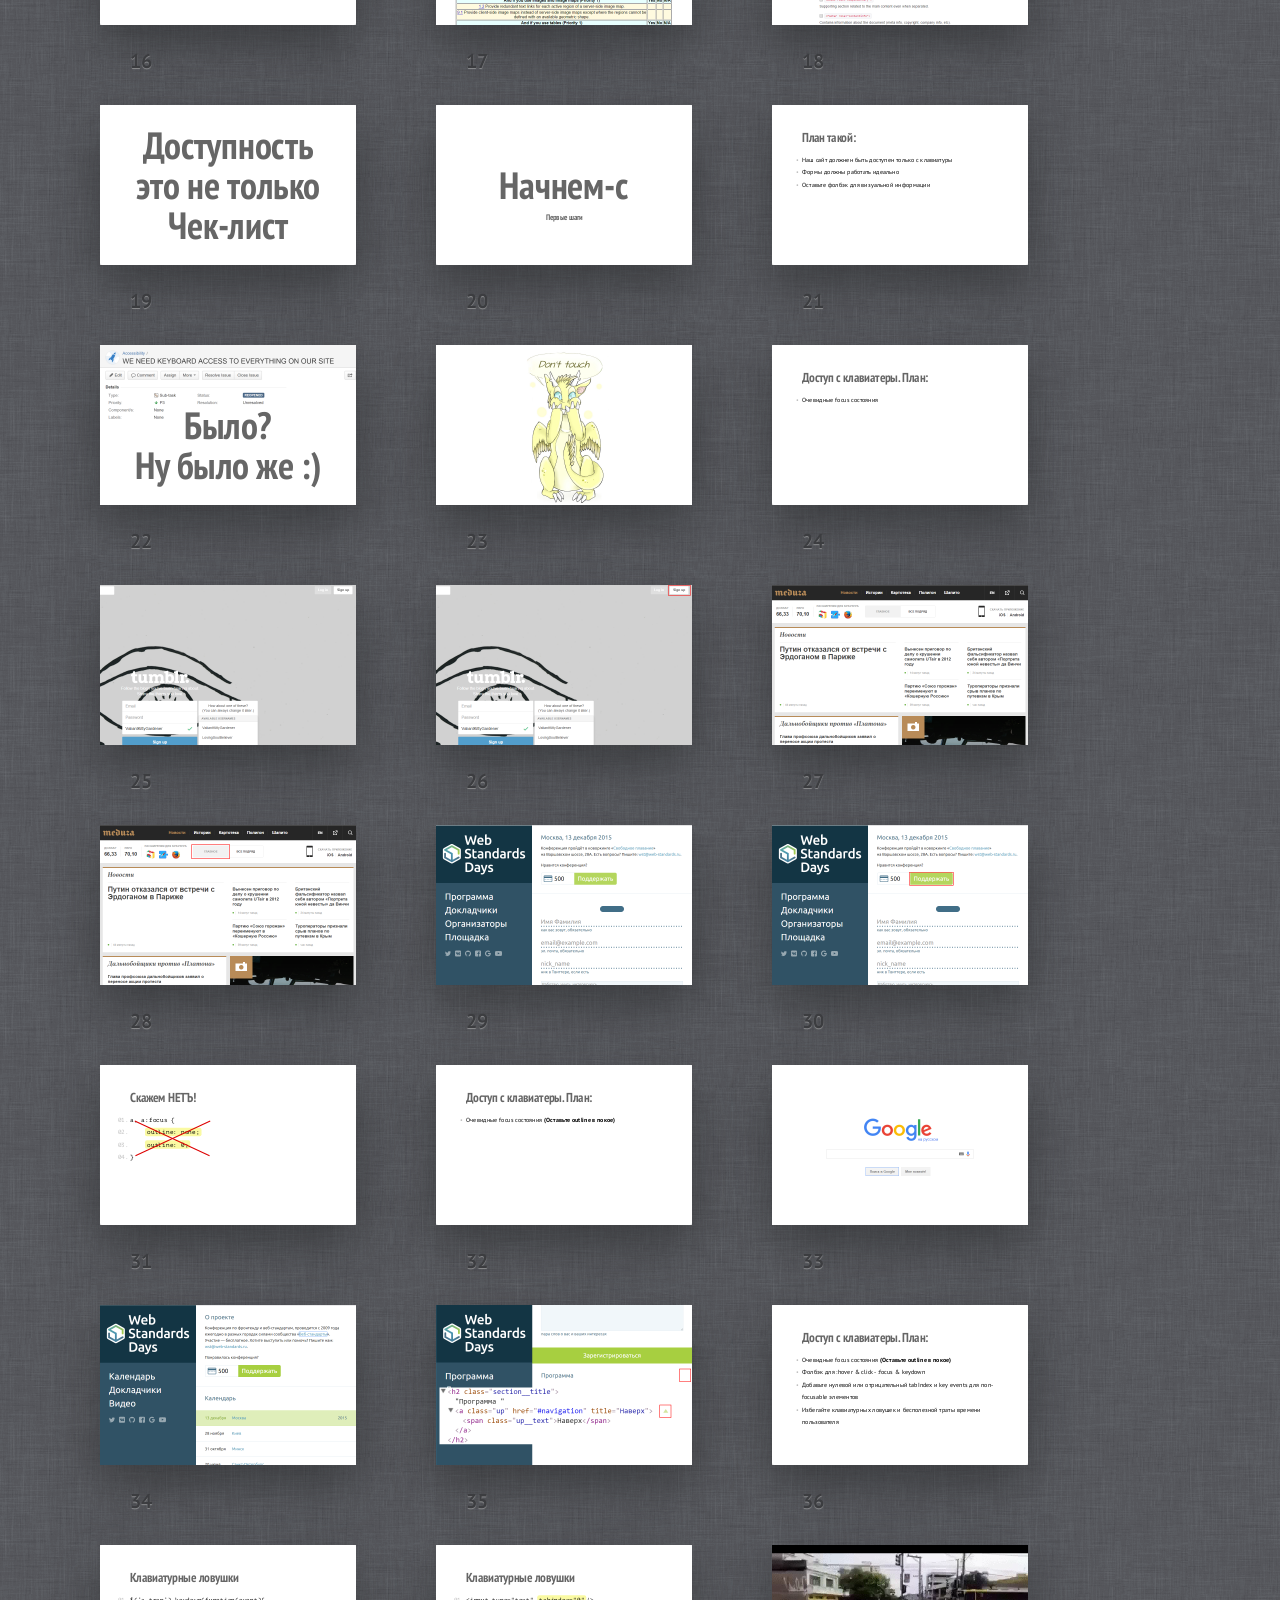
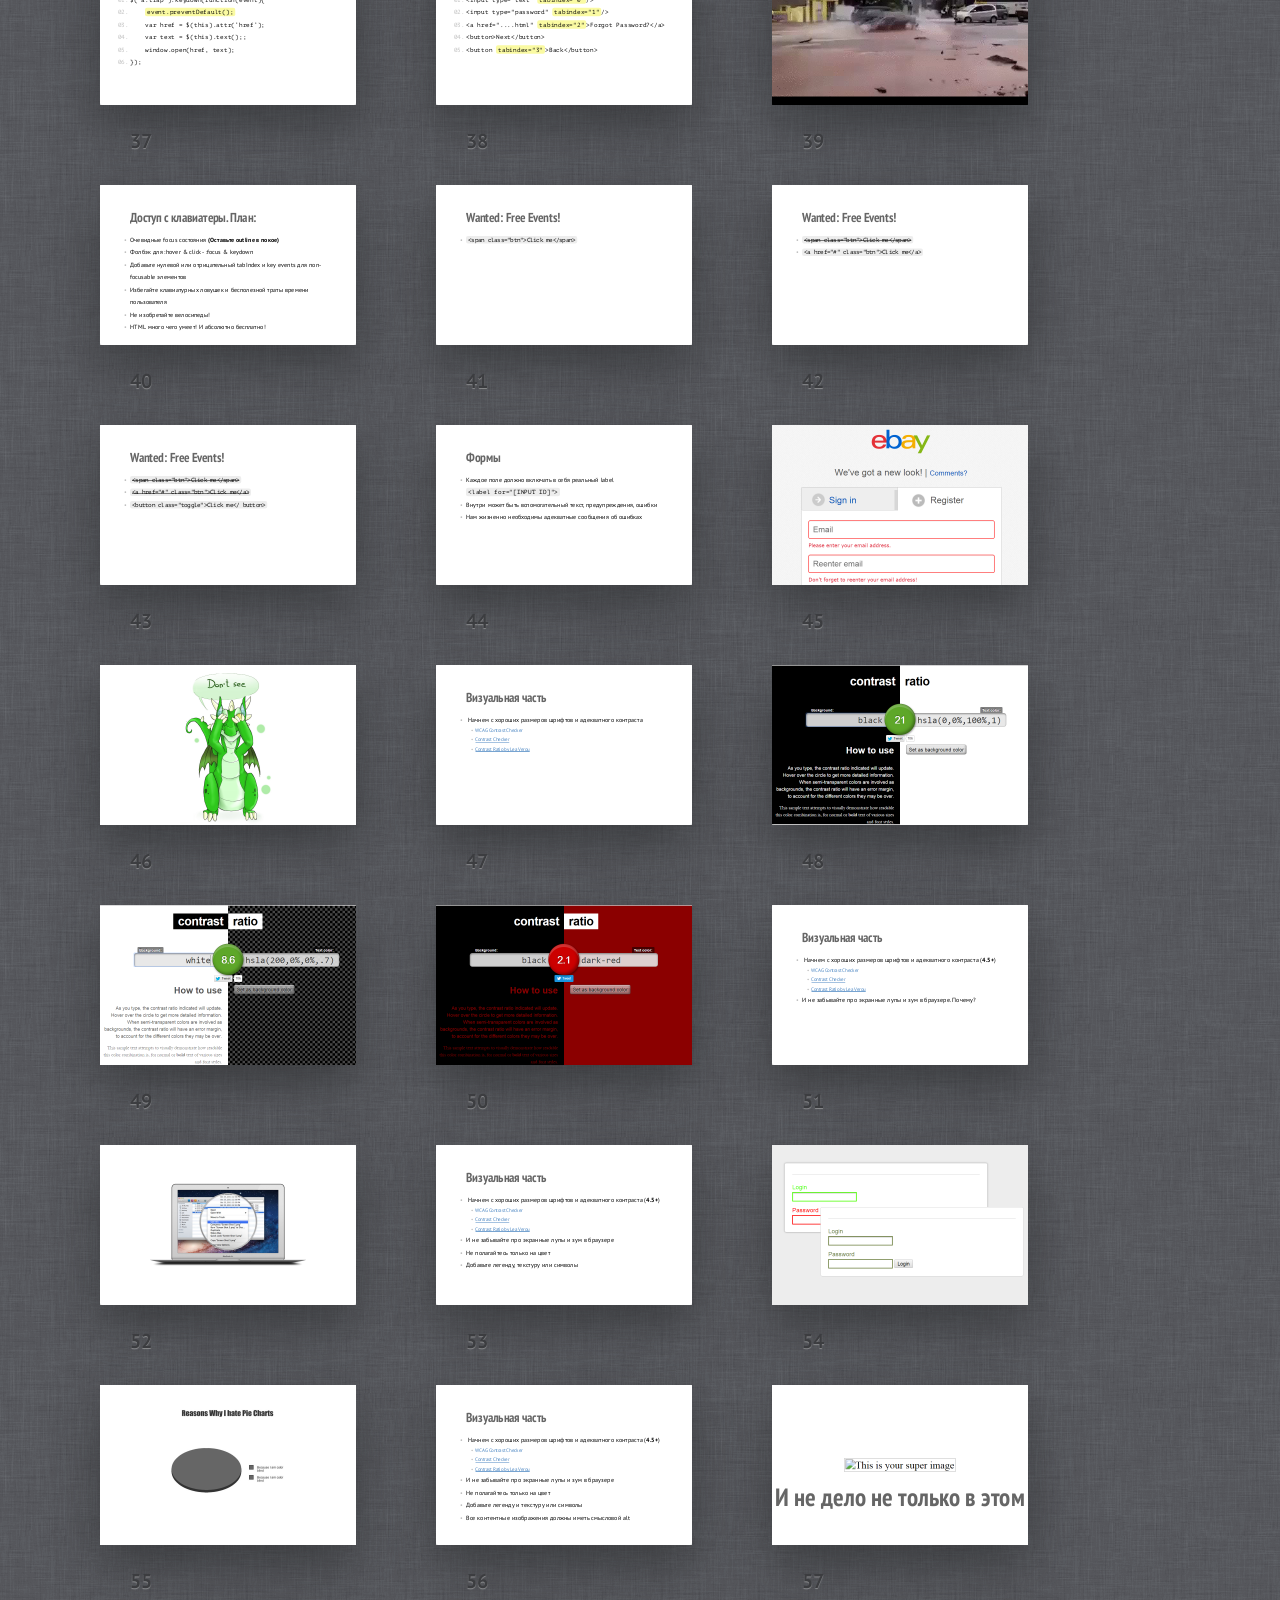
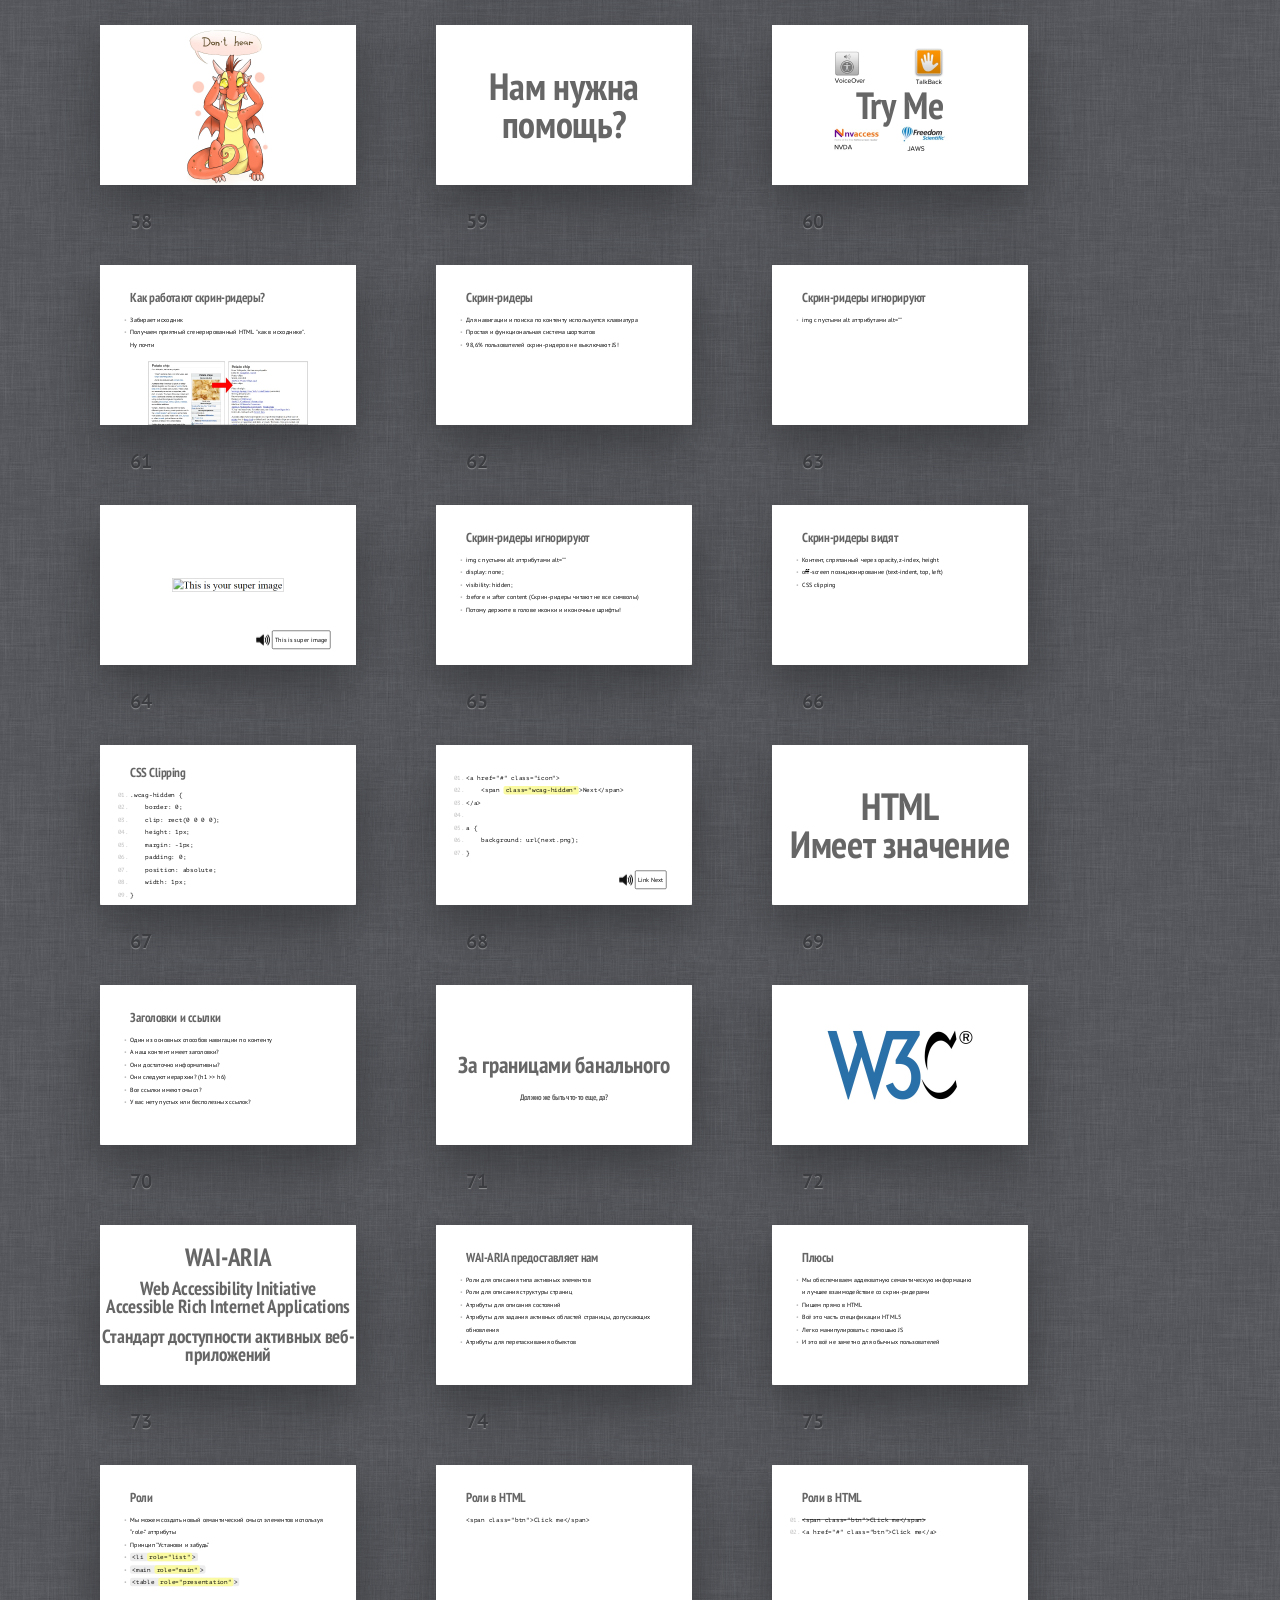
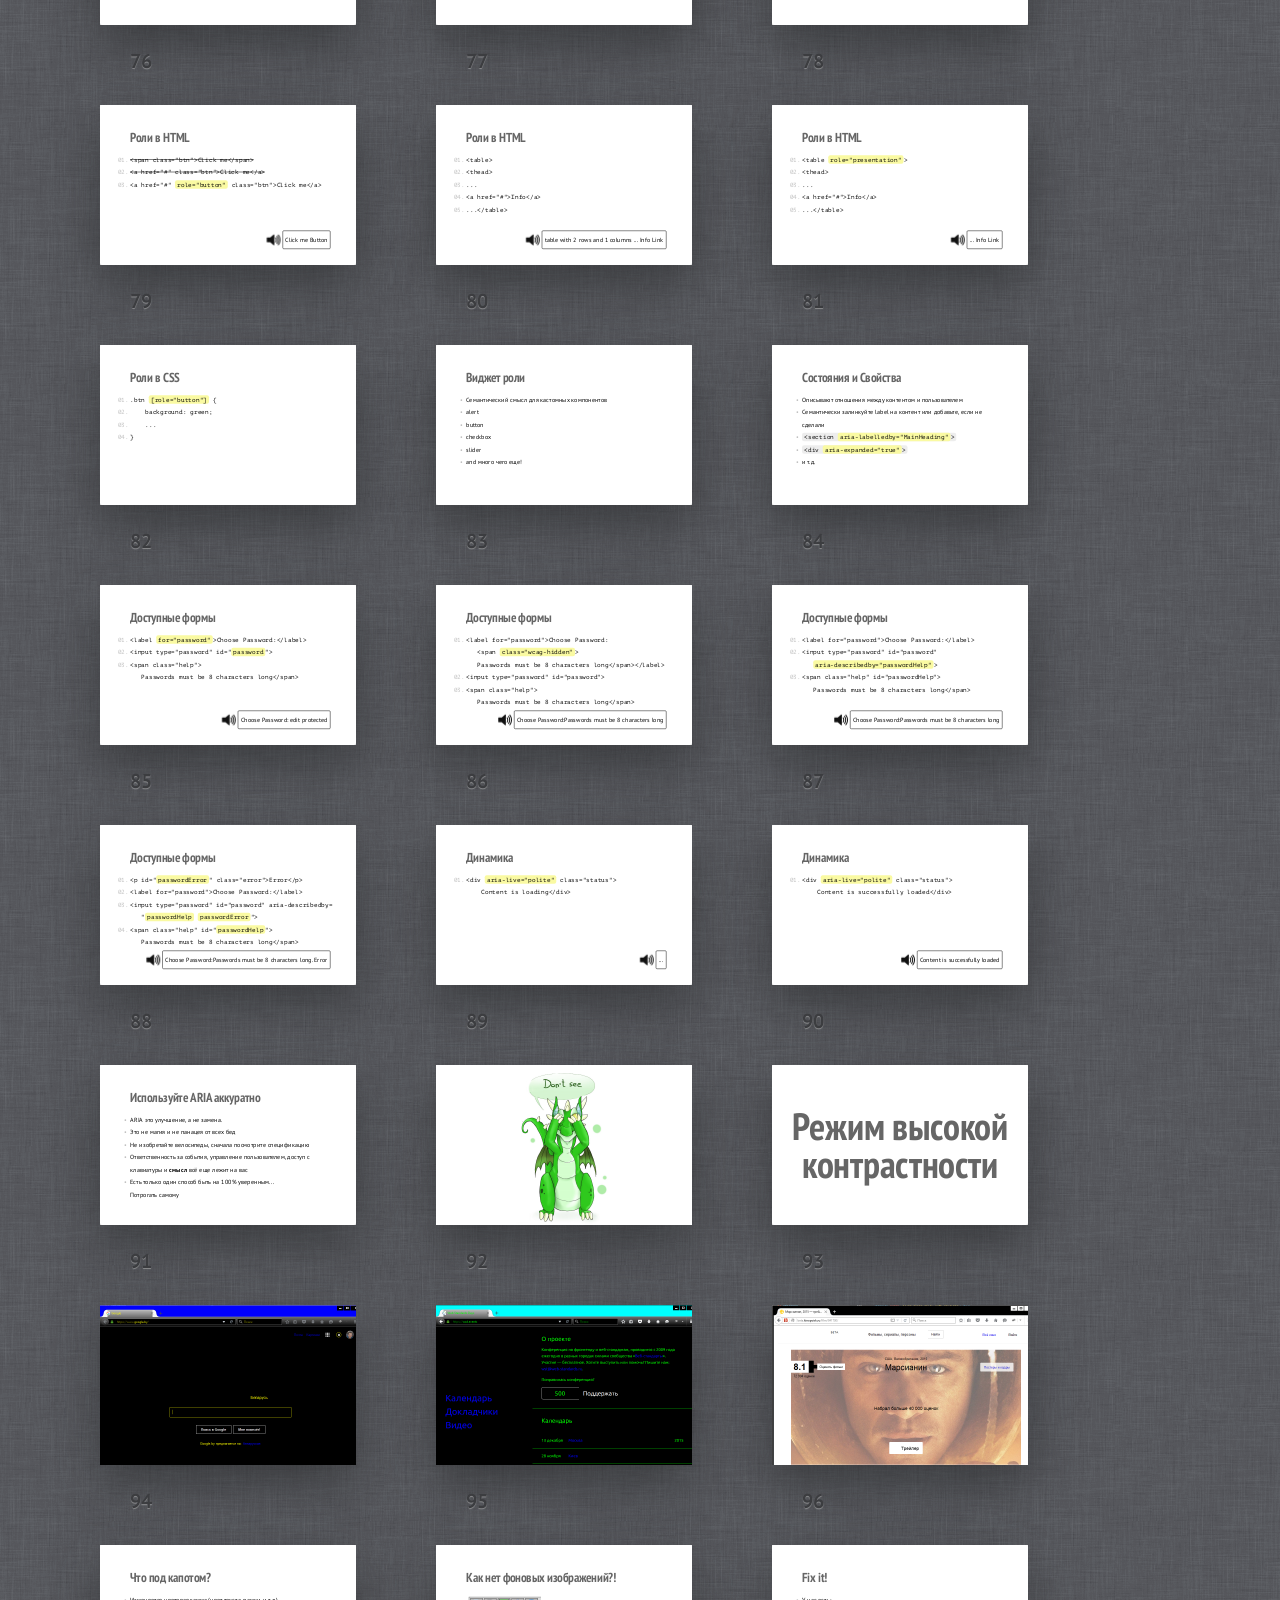
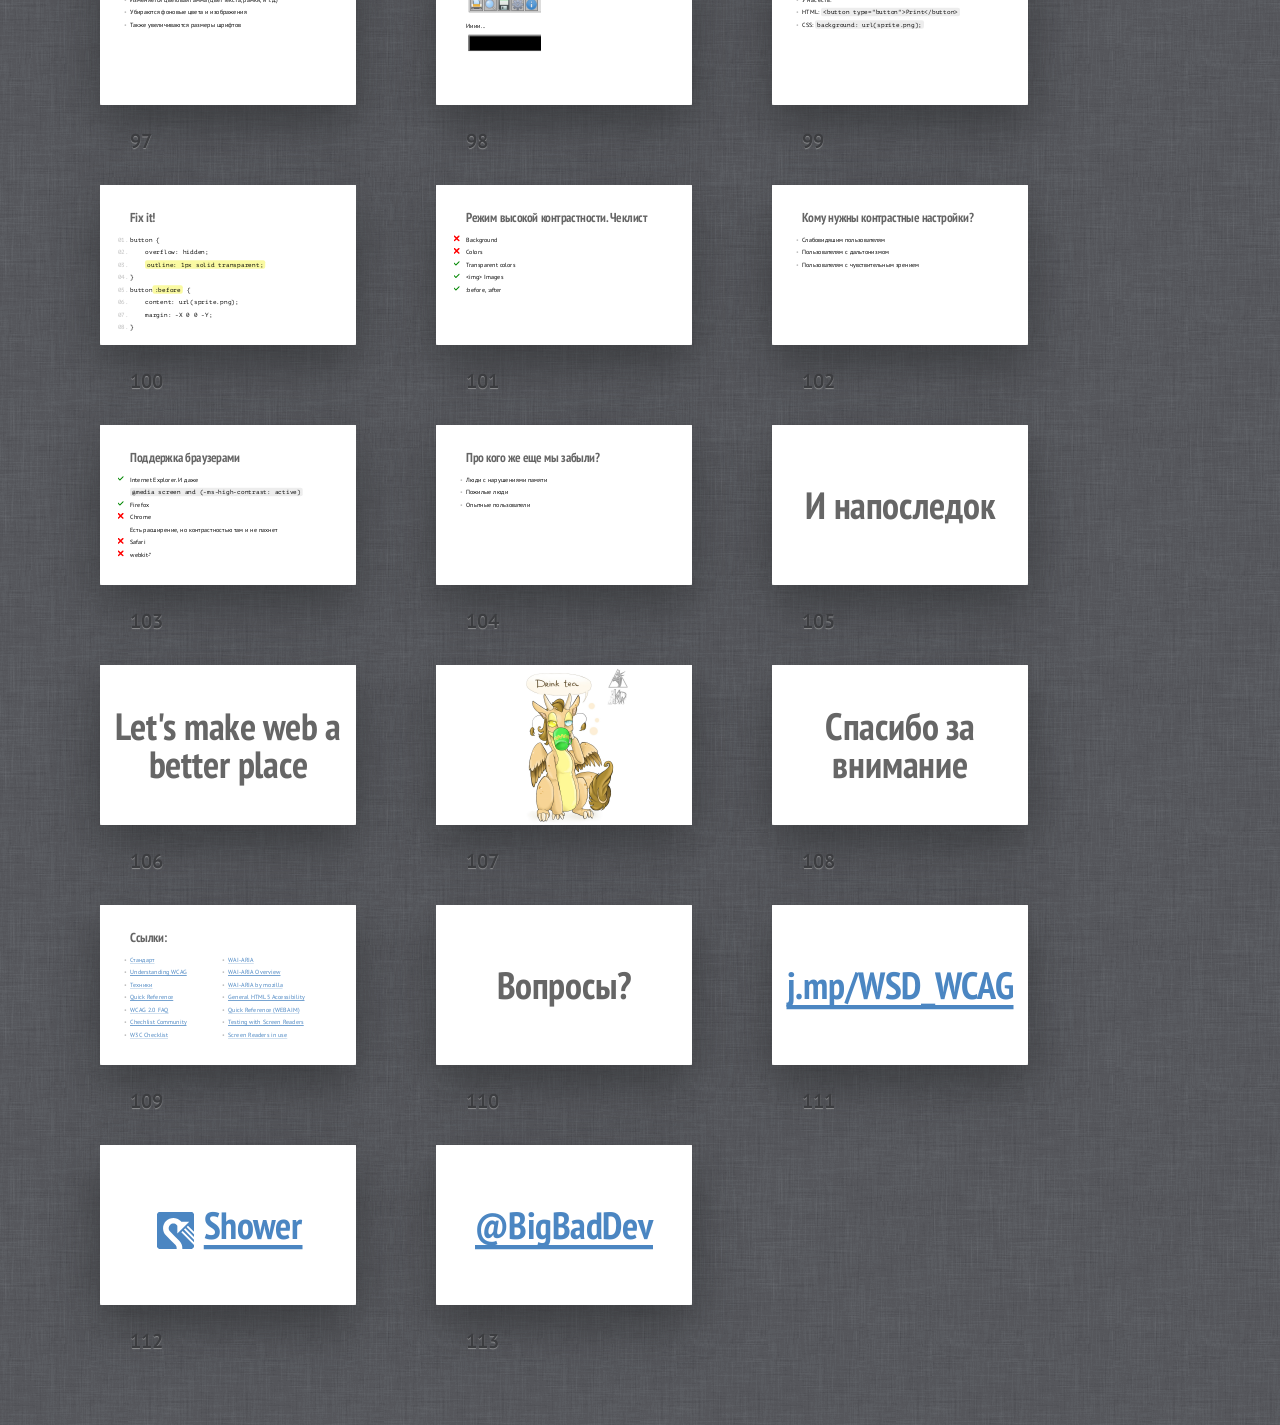
==== commit 83dab39d: "dragins add" ====
--- a/index.html
+++ b/index.html
@@ -135,13 +135,13 @@
 		</div></section>
 
 	<section class="slide cover shout"><div>
-		<img src="pictures/facets_of_accessibility_touch.png" alt="">
-		</div></section>
-
-	<section class="slide cover shout"><div>
 		<h2>Было?</h2>
 		<h2 class="next" style="margin-top:160px">Ну было же :)</h2>
 		<img src="pictures/jira_issue.png" alt="">
+		</div></section>
+
+	<section class="slide cover shout"><div>
+		<img src="pictures/dragon_touch.png" alt="">
 		</div></section>
 
 	<section class="slide"><div>
@@ -295,7 +295,7 @@
 		</div></section>
 
 	<section class="slide cover shout"><div>
-		<img src="pictures/facets_of_accessibility_see.png" alt="">
+		<img src="pictures/dragon_see.png" alt="">
 		</div></section>
 
 	<section class="slide"><div>
@@ -392,7 +392,7 @@
 		</div></section>
 
 	<section class="slide cover shout"><div>
-		<img src="pictures/facets_of_accessibility_listen.png" alt="">
+		<img src="pictures/dragon_listen.png" alt="">
 		</div></section>
 
 	<section class="slide shout"><div>
@@ -700,7 +700,7 @@
 		</div></section>
 
 	<section class="slide cover shout"><div>
-		<img src="pictures/facets_of_accessibility_see.png" alt="">
+		<img src="pictures/dragon_see.png" alt="">
 		</div></section>
 
 	<section class="slide shout high_contrast"><div>
@@ -808,6 +808,10 @@
 
 	<section class="slide shout"><div>
 		<h2>Let's make web a better place</h2>
+		</div></section>
+
+	<section class="slide cover shout"><div>
+		<img src="pictures/dragon_tea.png" alt="">
 		</div></section>
 
 	<section class="slide shout"><div>
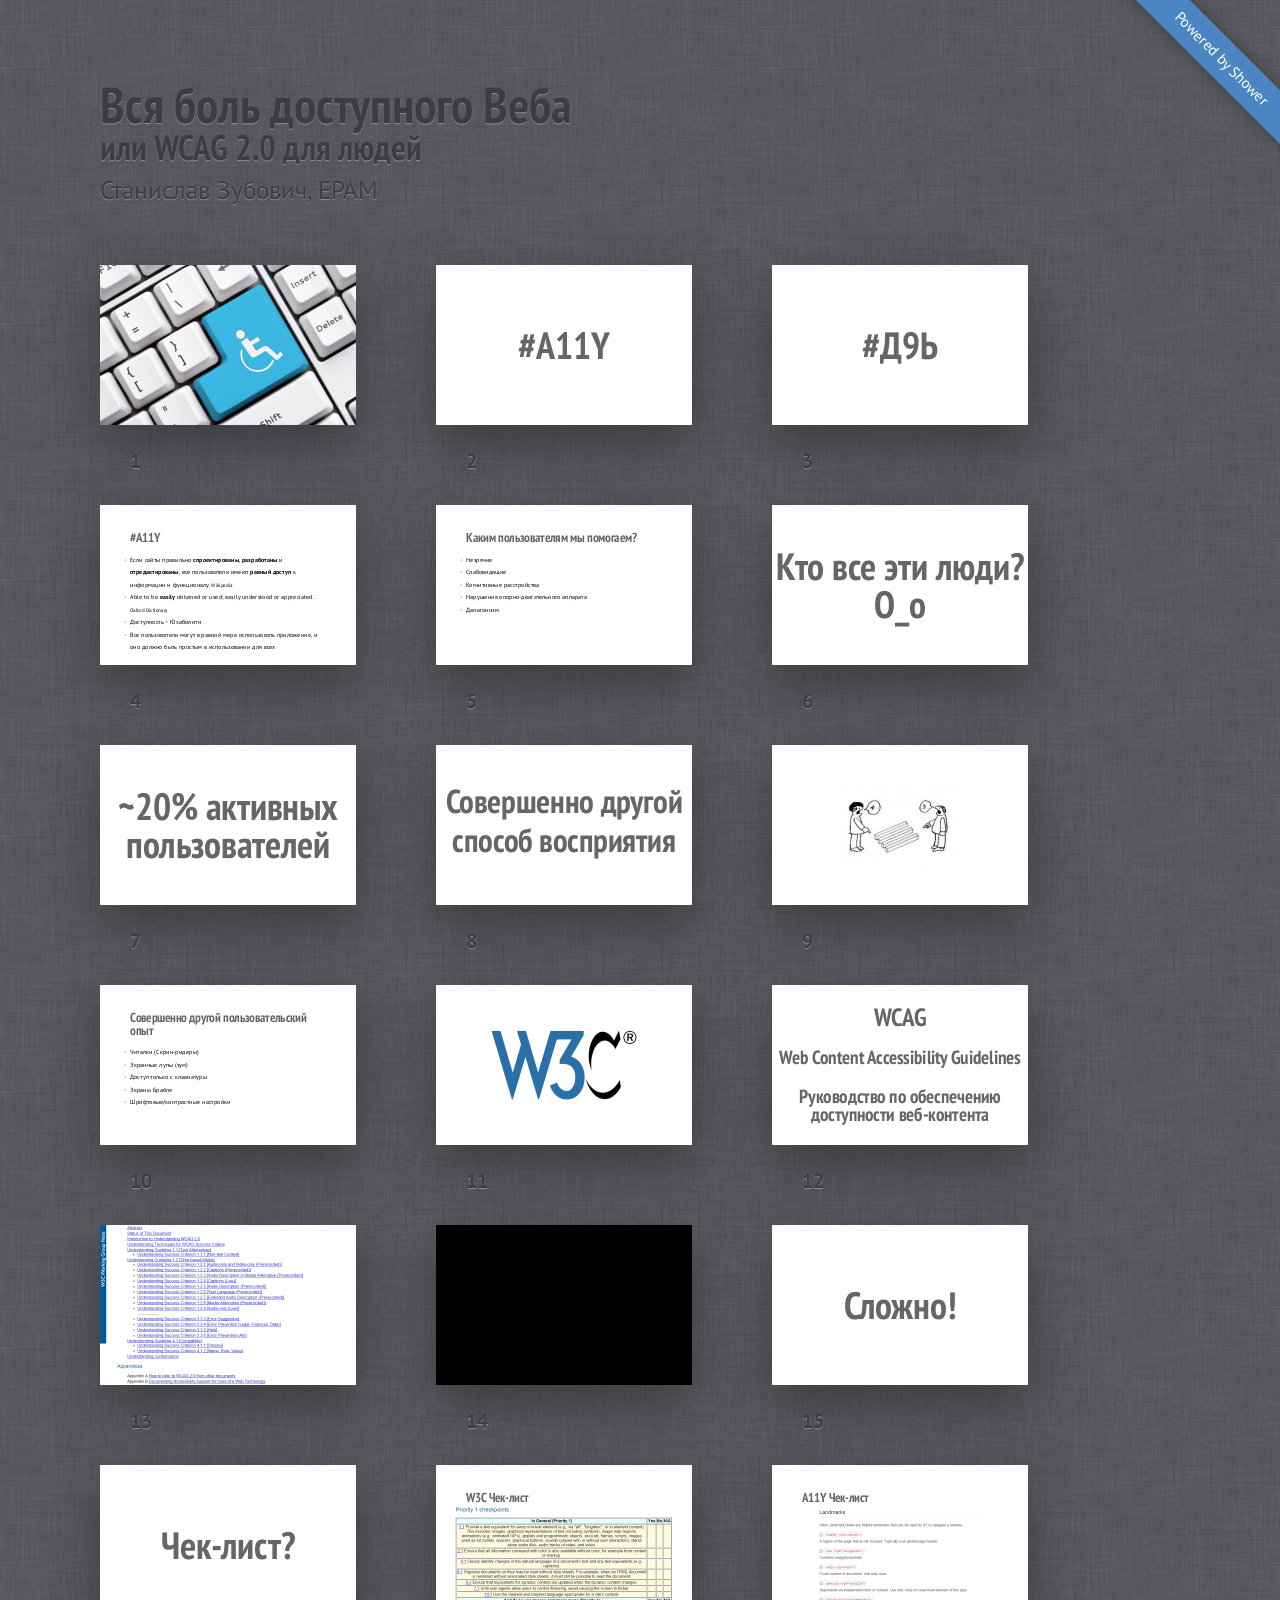
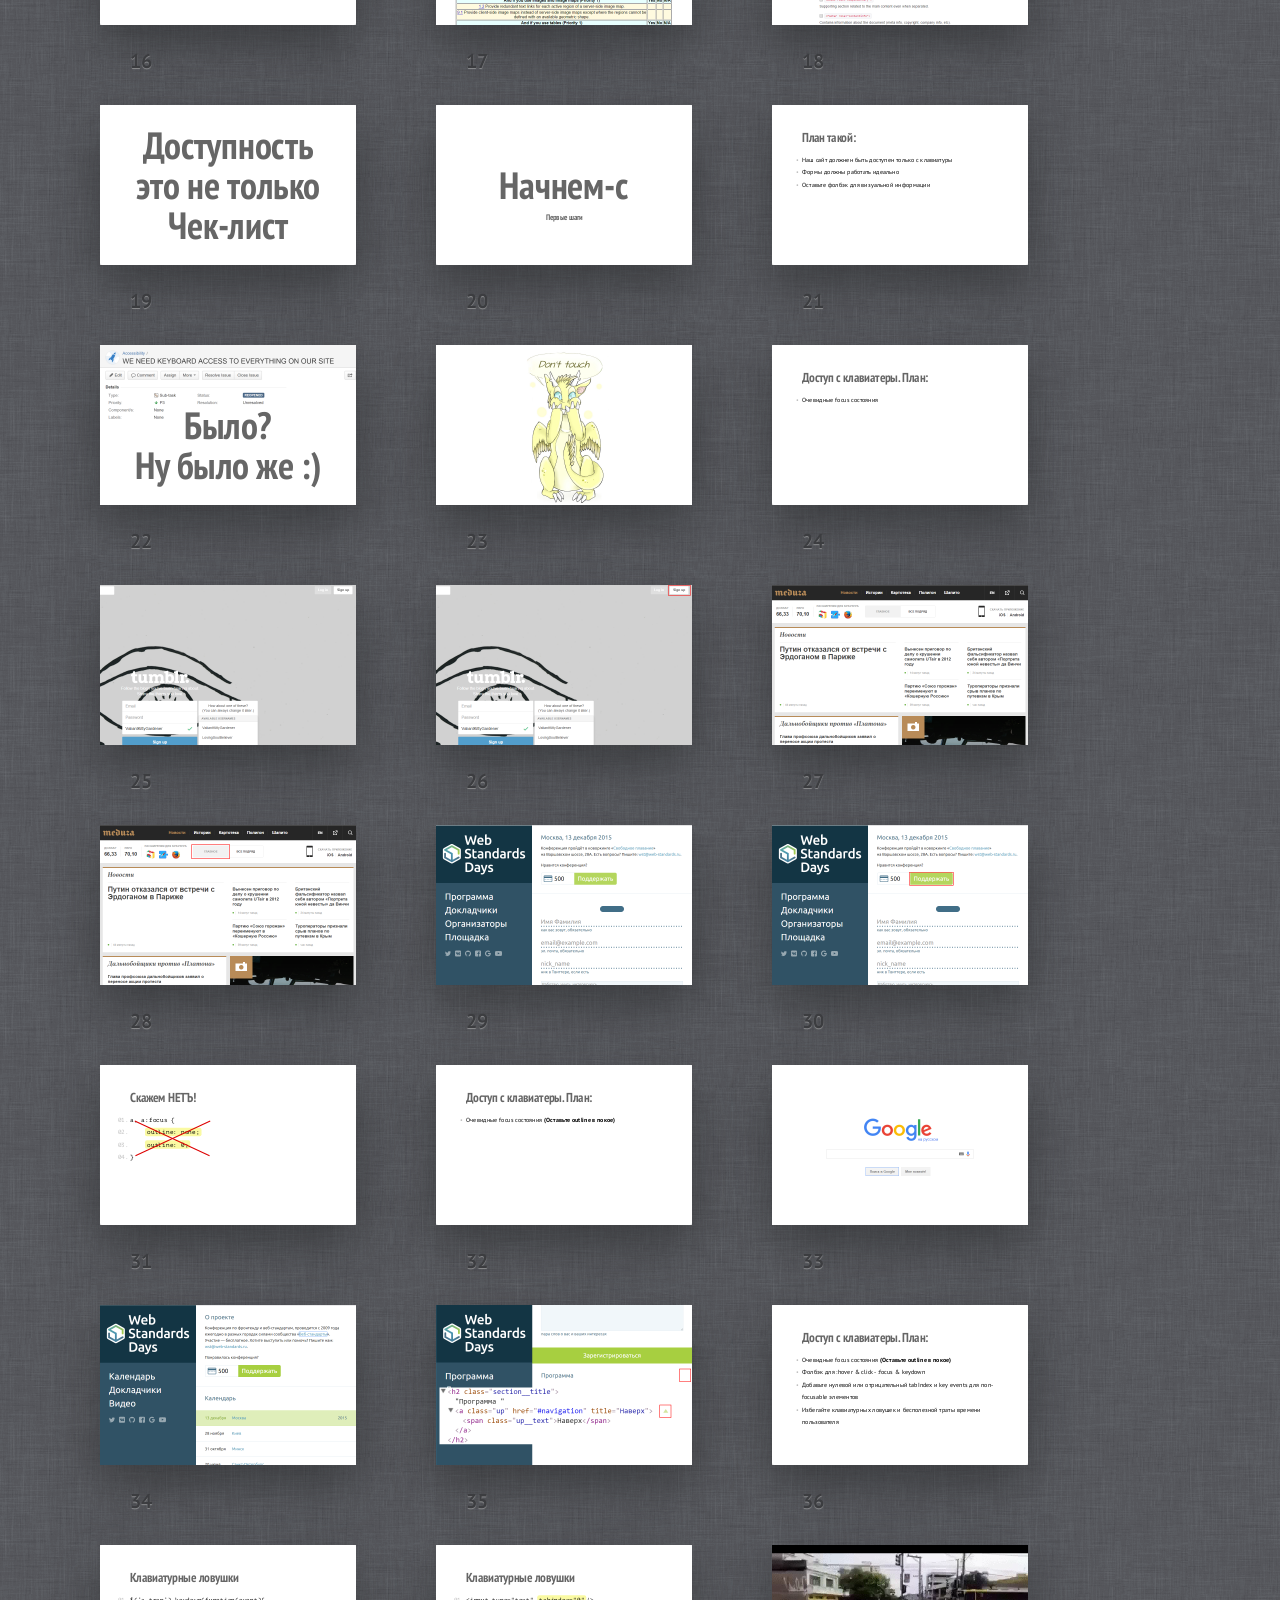
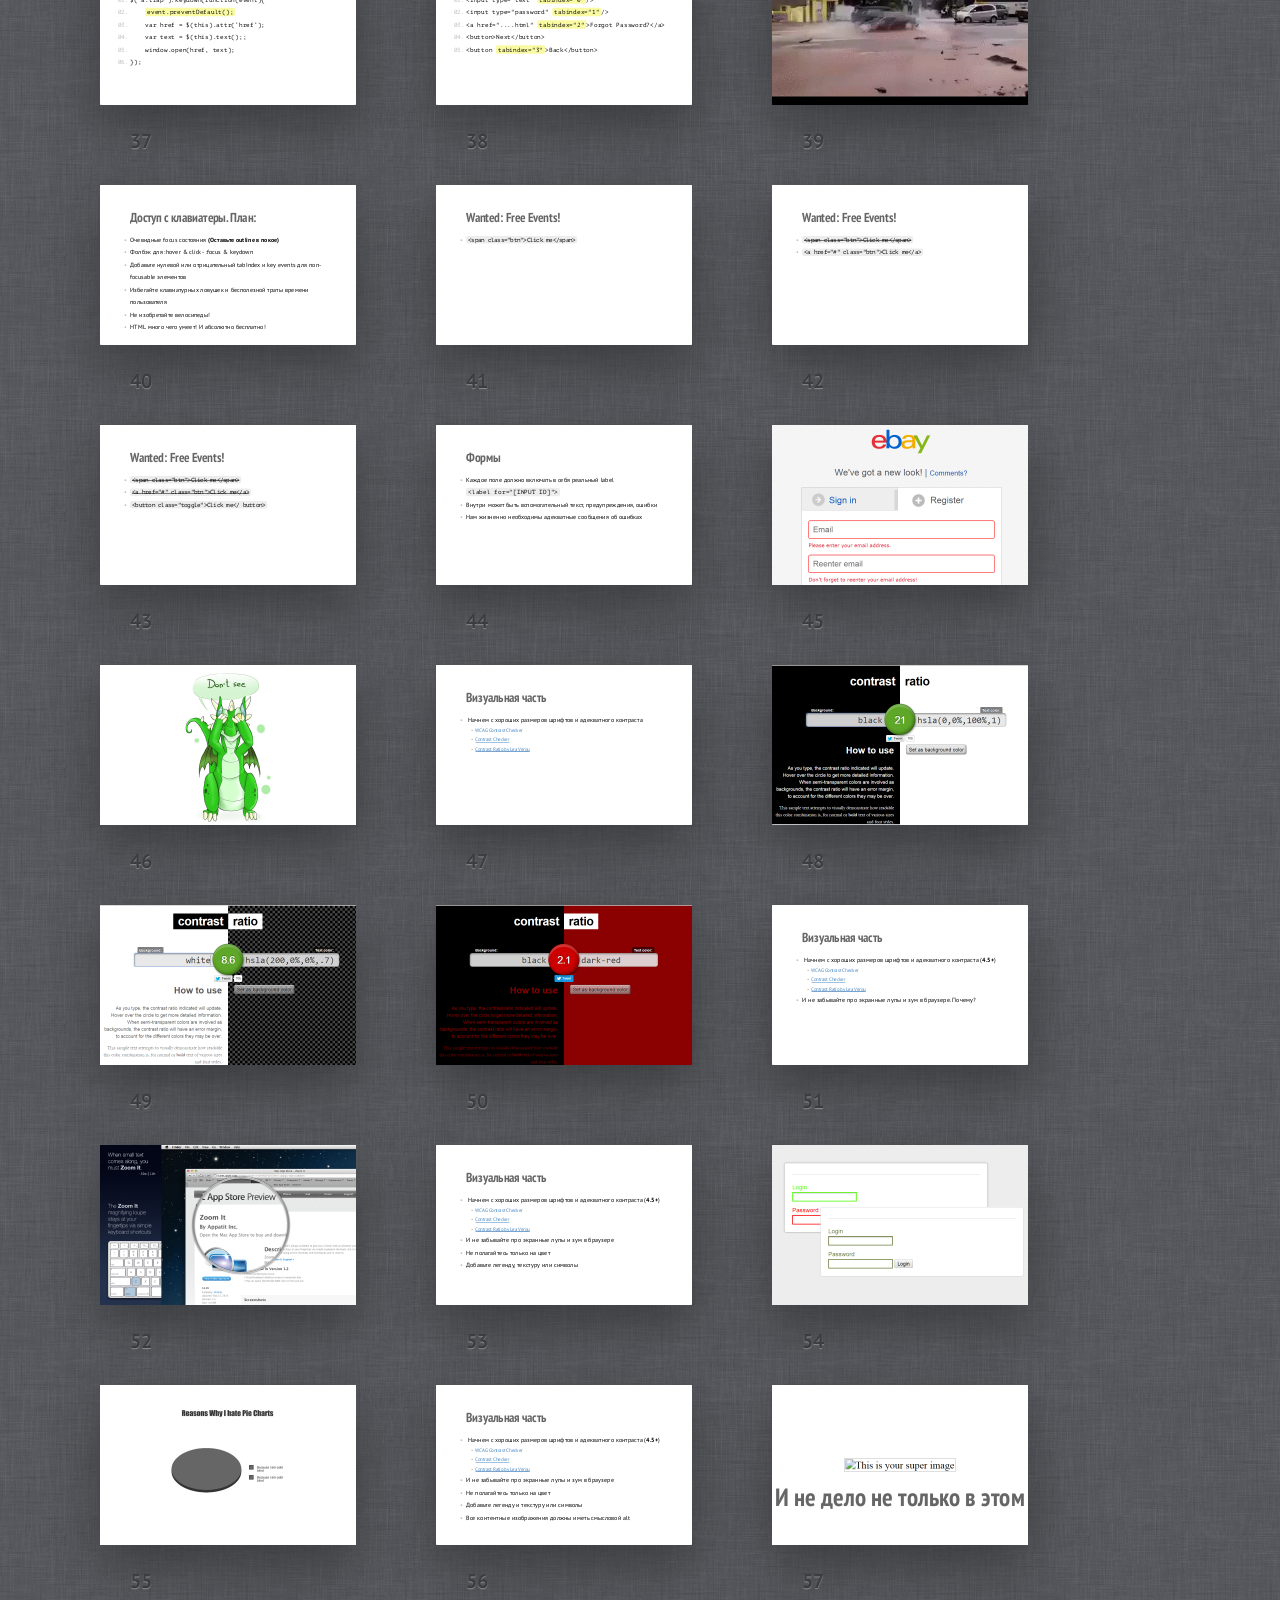
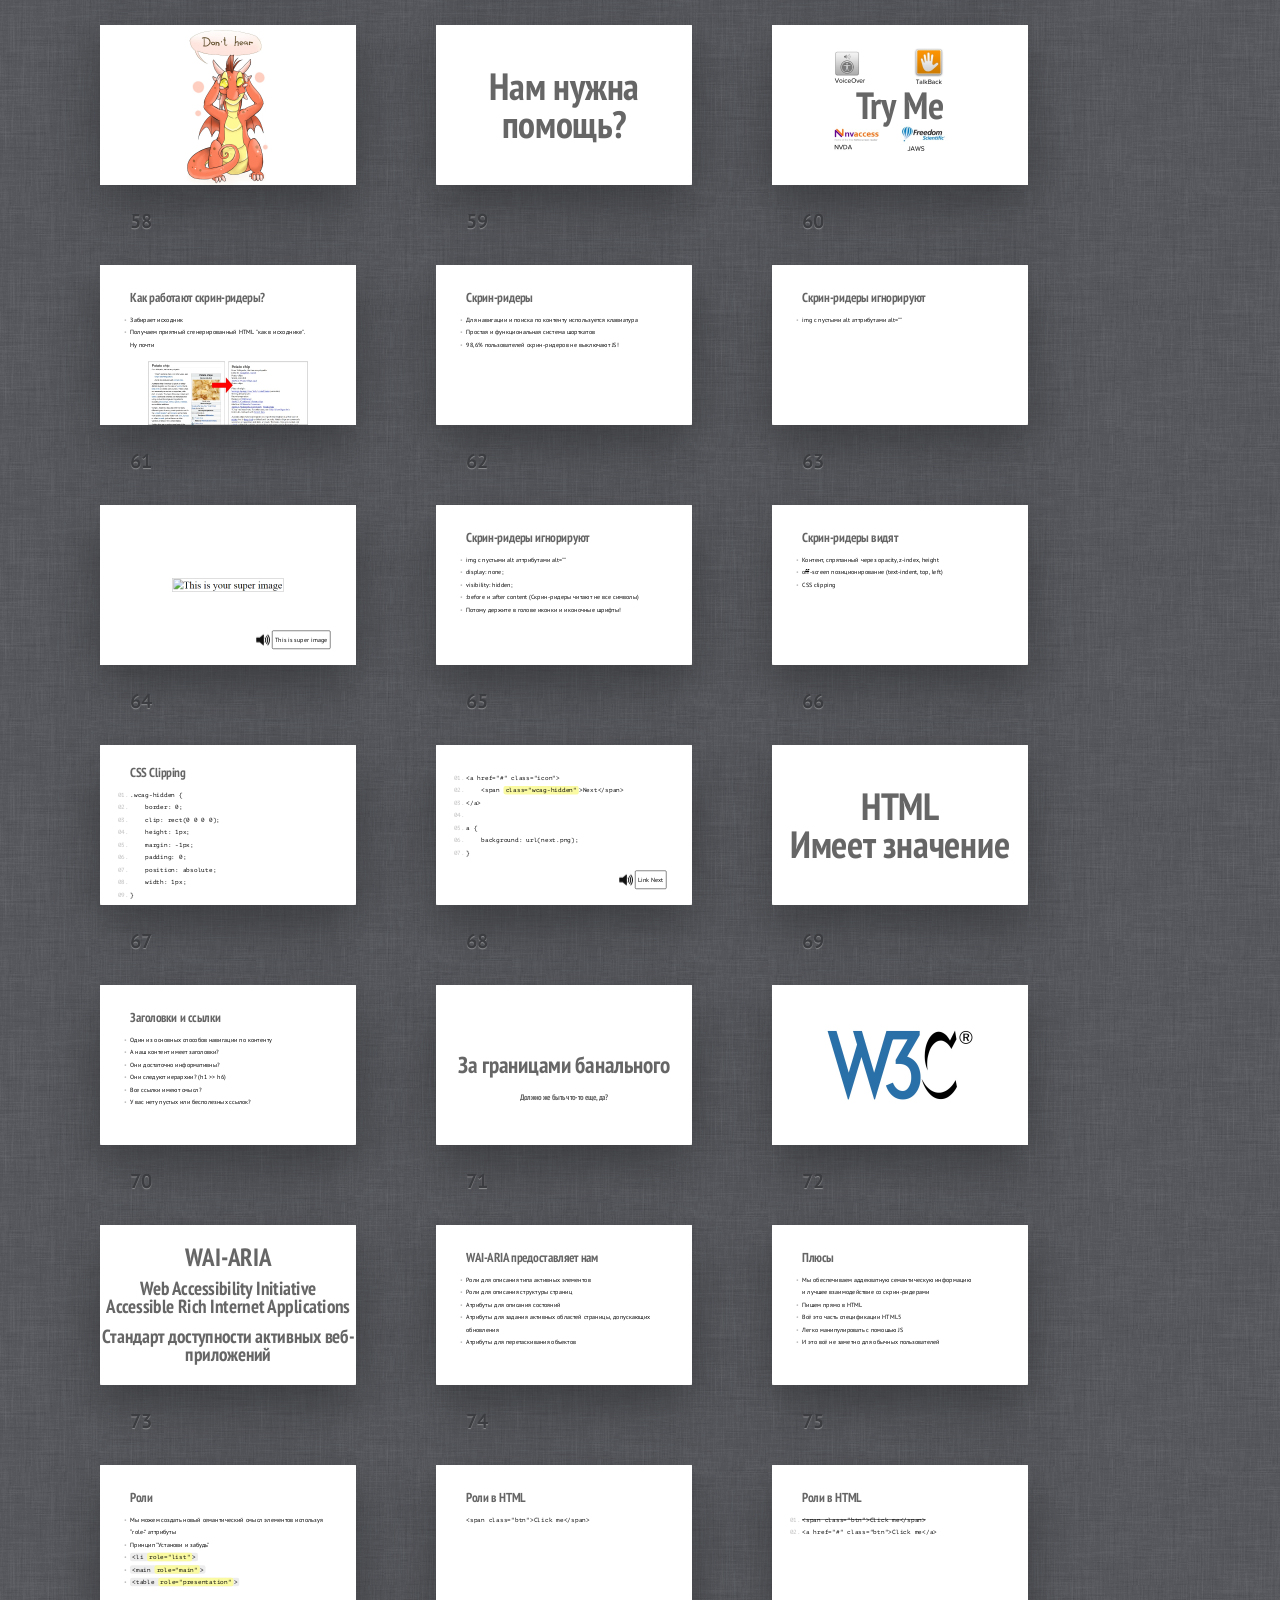
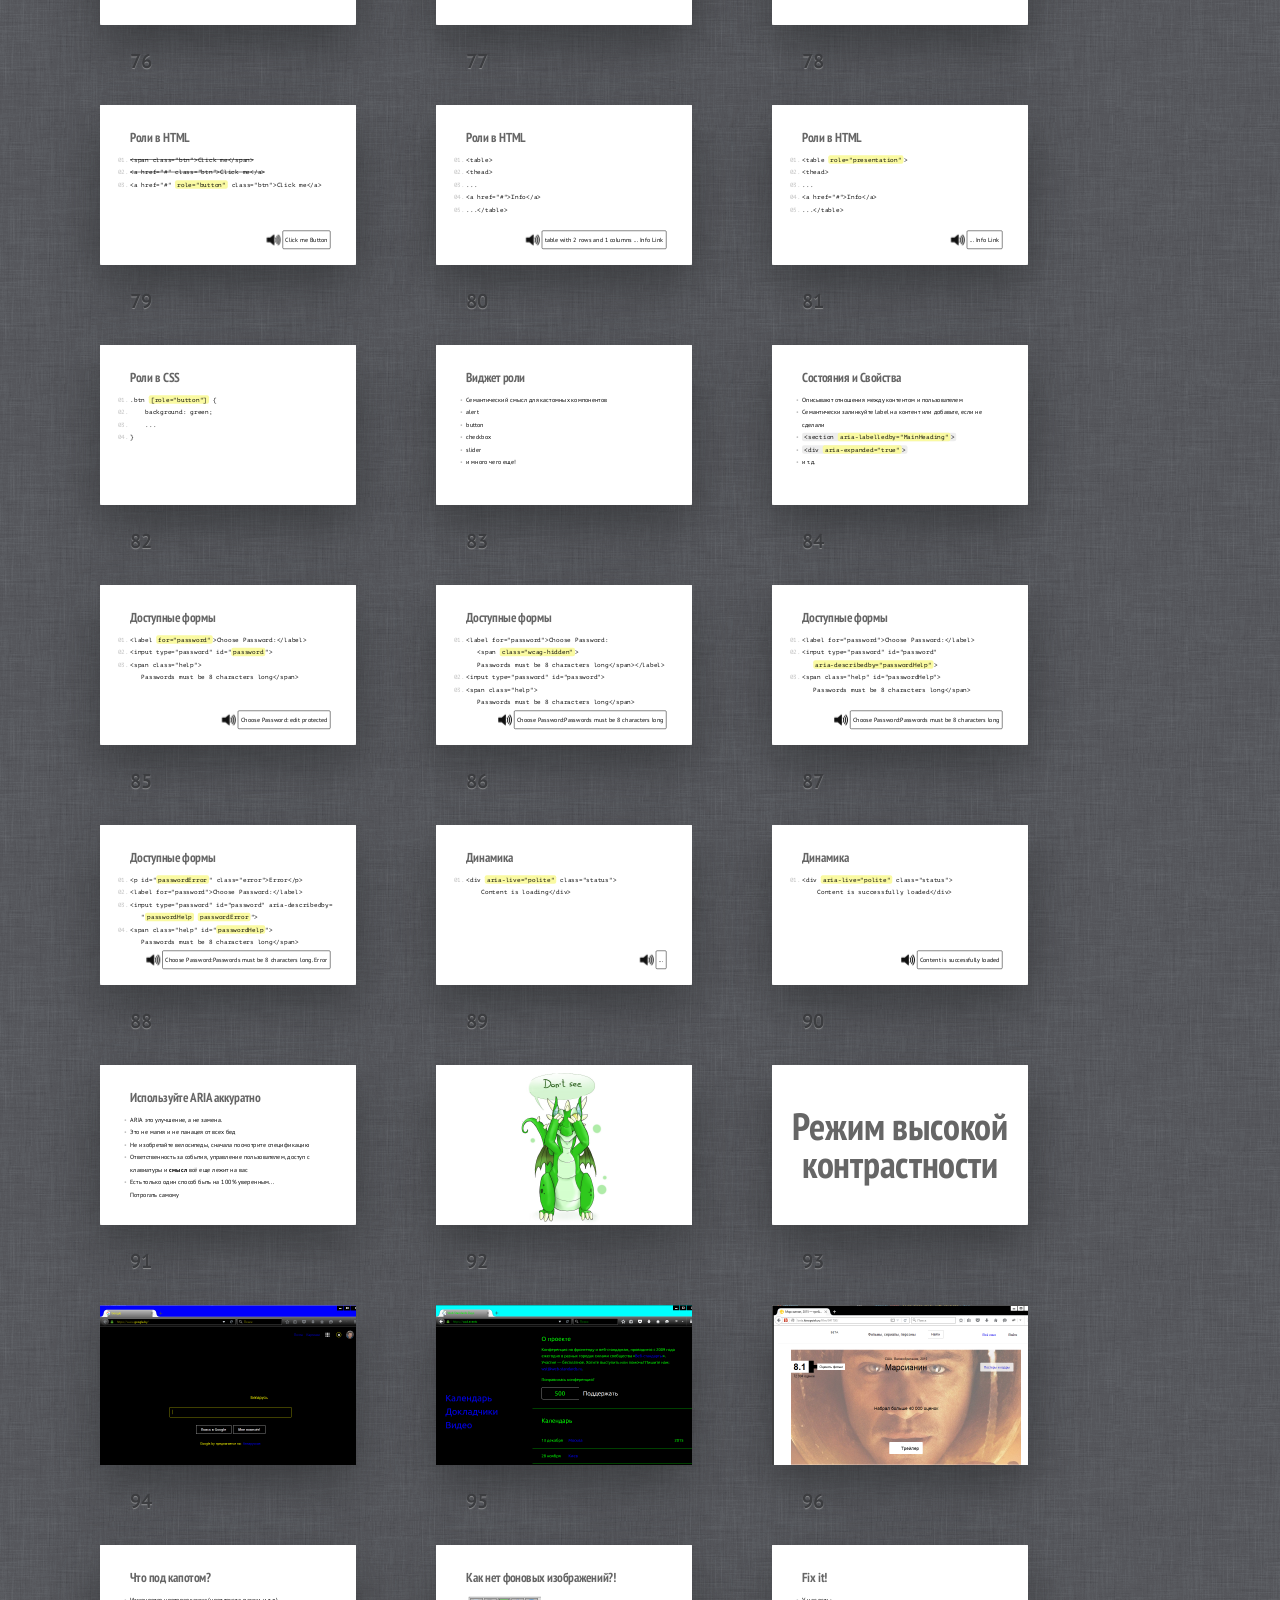
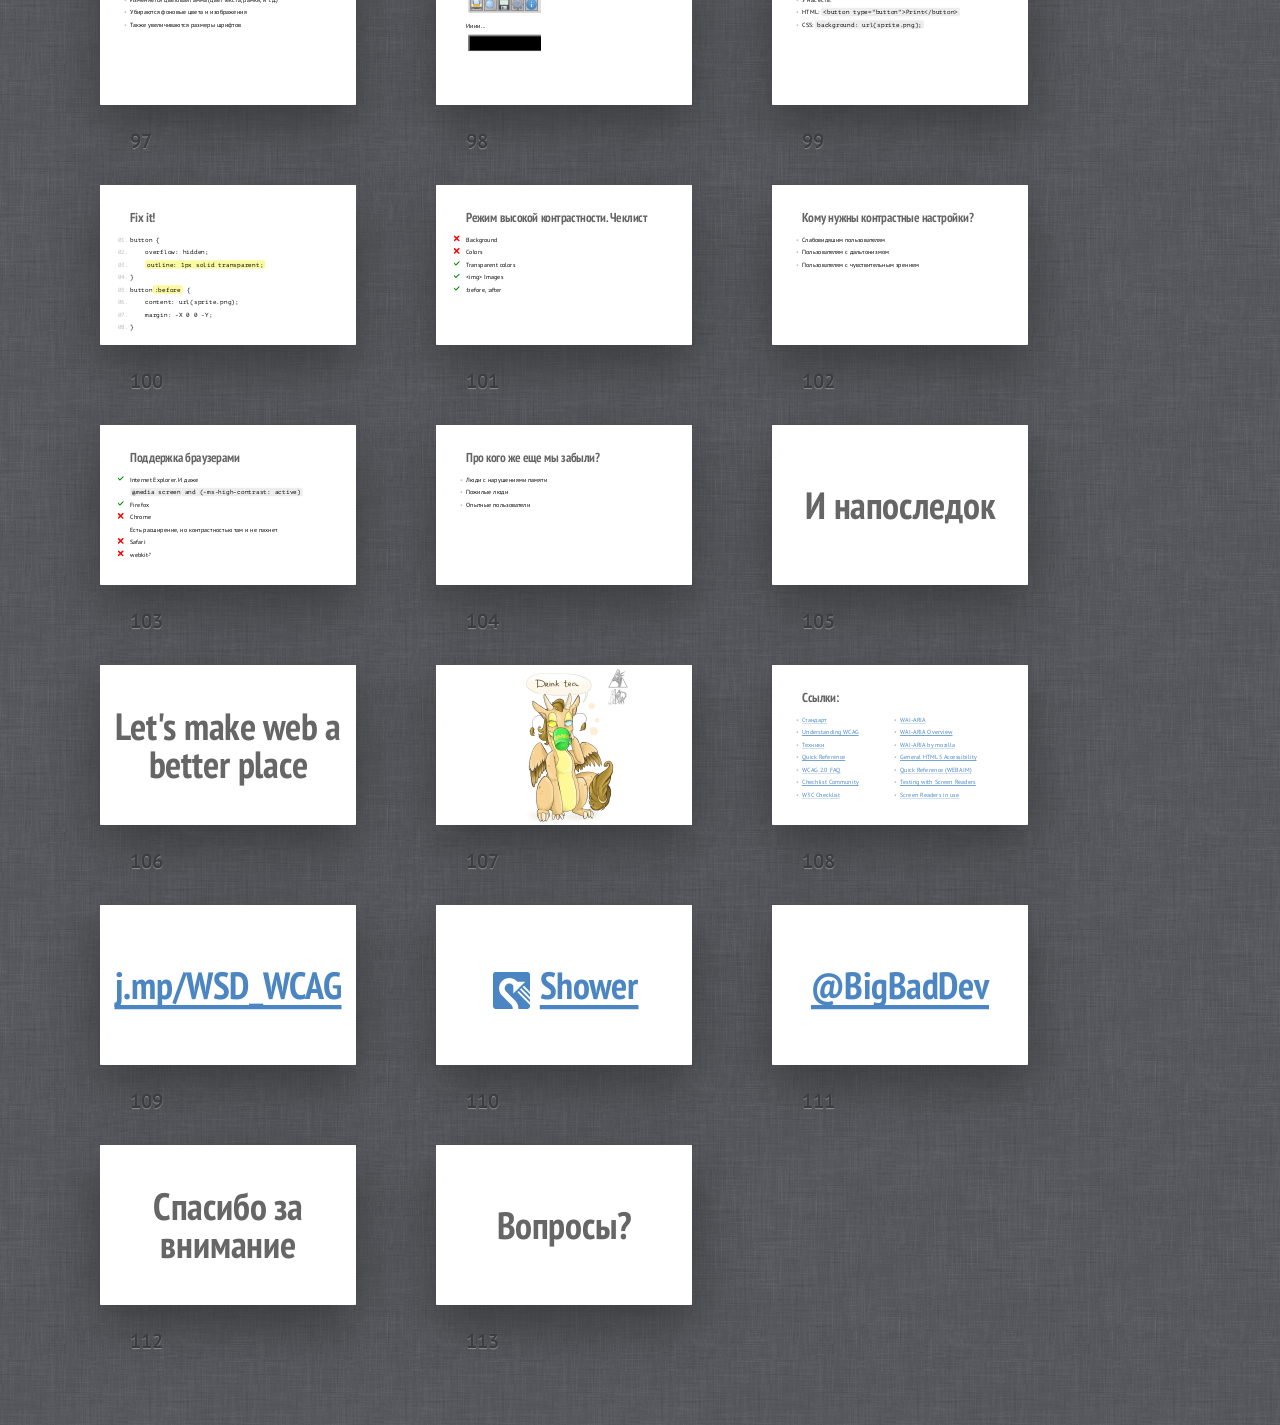
==== commit ad43c678: "shower update" ====
--- a/index.html
+++ b/index.html
@@ -26,12 +26,6 @@
 		<h2>#Д9Ь</h2>
 		</div></section>
 
-	<section class="slide cover"><div>
-		<video id="point" data-scalable="" loop="" style="height: 640px;width: 1024px;z-index:2">
-			<source src="pictures/point_of_view_fail.mp4" type="video/webm">
-		</video>
-		</div></section>
-
 	<section class="slide"><div>
 		<h2>#A11Y</h2>
 		<ul>
@@ -96,12 +90,18 @@
 		<img src="pictures/w3c_wcag.png" alt="">
 		</div></section>
 
+	<section class="slide cover"><div>
+		<video id="point" data-scalable="" loop="" style="height: 640px;width: 1024px;z-index:2">
+			<source src="pictures/point_of_view_fail.mp4" type="video/webm">
+		</video>
+		</div></section>
+
 	<section class="slide shout"><div>
 		<h2>Сложно!</h2>
 		</div></section>
 
 	<section class="slide shout"><div>
-		<h2><a href="http://a11yproject.com/checklist.html">Чек-лист?</a></h2>
+		<h2>Чек-лист?</h2>
 		</div></section>
 
 	<section class="slide cover"><div>
@@ -616,7 +616,7 @@
 			<li>button</li>
 			<li>checkbox</li>
 			<li>slider</li>
-			<li>and много чего еще!</li>
+			<li>и много чего еще!</li>
 		</ul>
 		</div></section>
 
@@ -814,10 +814,6 @@
 		<img src="pictures/dragon_tea.png" alt="">
 		</div></section>
 
-	<section class="slide shout"><div>
-		<h2>Спасибо за внимание</h2>
-		</div></section>
-
 	<section class="slide links"><div>
 		<h2>Ссылки:</h2>
 		<ul>
@@ -840,16 +836,9 @@
 		</ul>
 		</div></section>
 
-
-	<section class="slide shout"><div>
-		<h2>Вопросы?</h2>
-		</div></section>
-
 	<section class="slide shout"><div>
 		<h2><a href="http://j.mp/RS_WCAG">j.mp/WSD_WCAG</a></h2>
 		</div></section>
-		
-
 
 	<section class="slide shout" id="shwr"><div>
 		<img src="pictures/shower.svg" alt="Логотип Шовера" class="place">
@@ -868,6 +857,14 @@
 	<section class="slide shout"><div>
 		<h2><a href="https://twitter.com/BigBadDev">@BigBadDev</a></h2>
 		</div></section>
+
+	<section class="slide shout"><div>
+		<h2>Спасибо за внимание</h2>
+		</div></section>
+
+	<section class="slide shout"><div>
+		<h2>Вопросы?</h2>
+		</div></section>
 		
 	<p class="badge"><a href="https://github.com/shower/shower">Powered by Shower</a></p>
 	<div class="progress"><div></div></div>
--- a/index.css
+++ b/index.css
@@ -125,4 +125,8 @@
 	position: absolute;
 	top: 30%;
 	left:50%;
-}+}
+
+section.region {
+	display: none;
+}
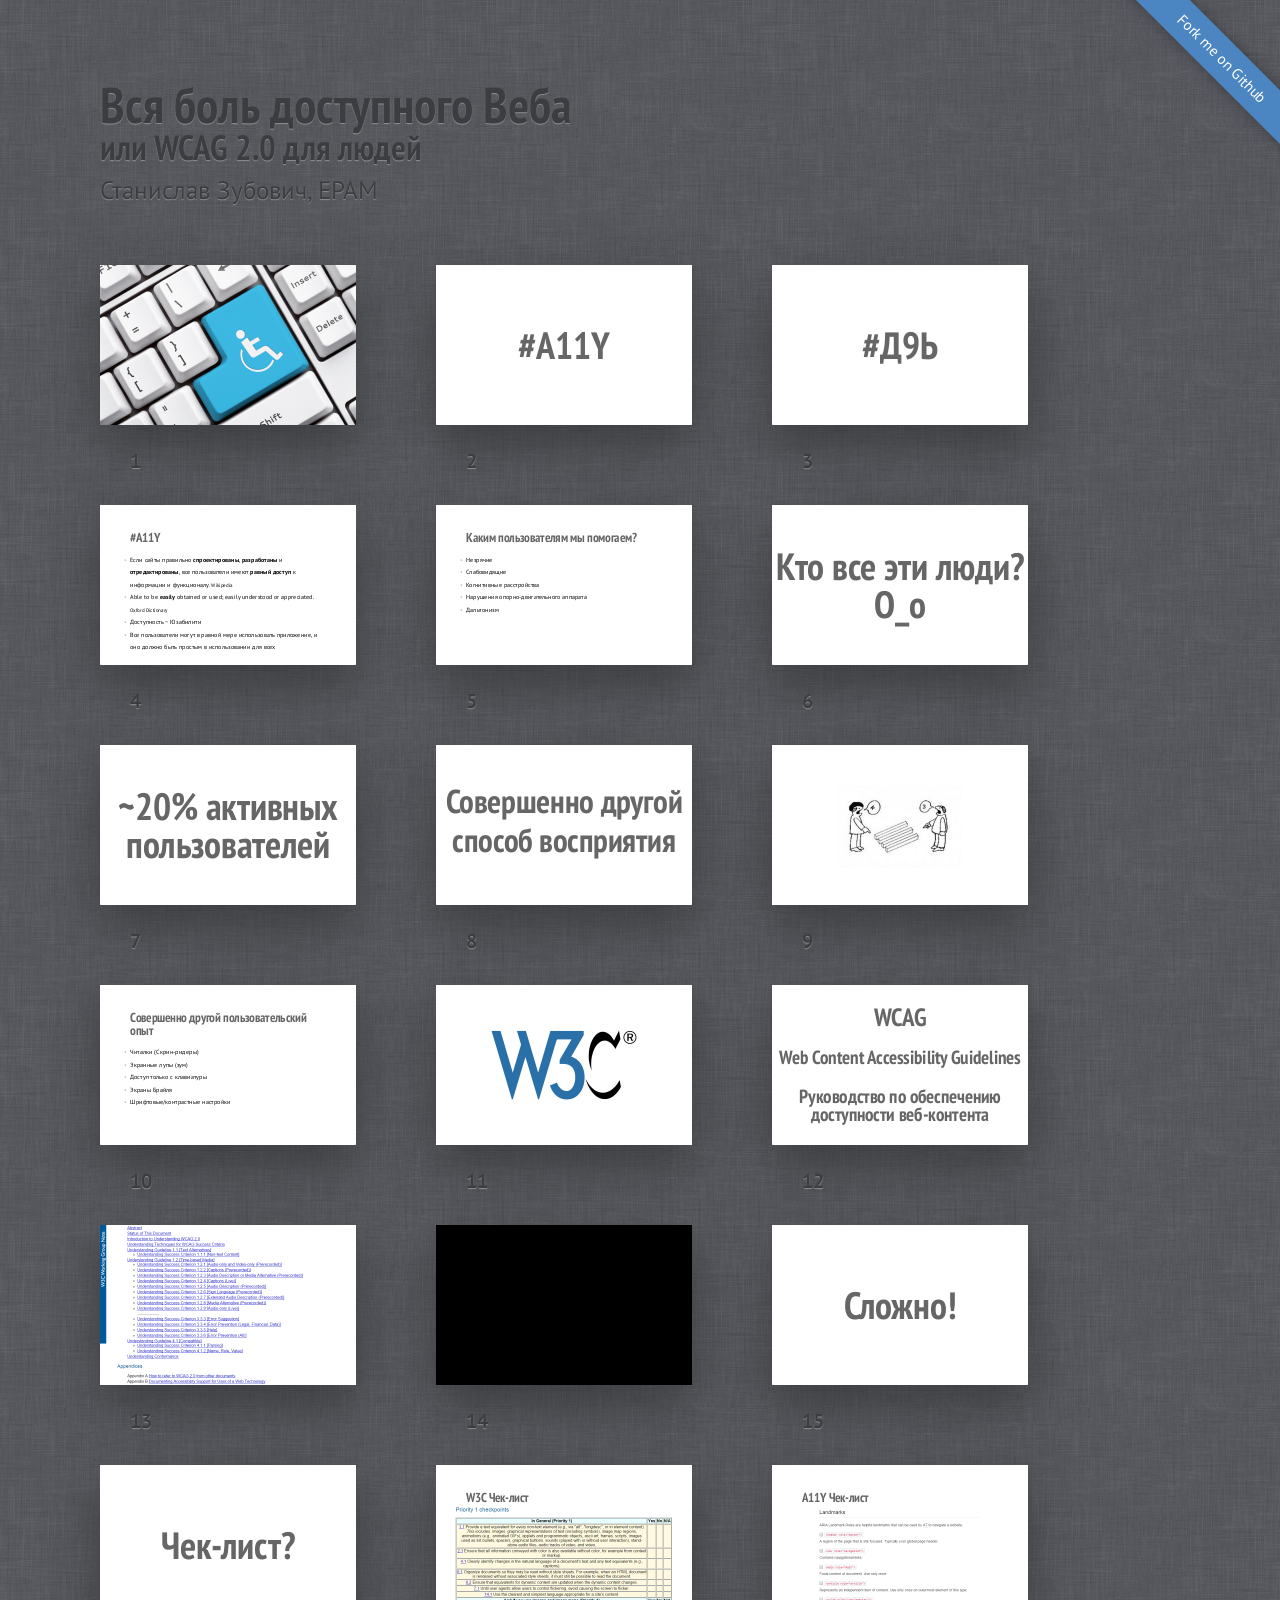
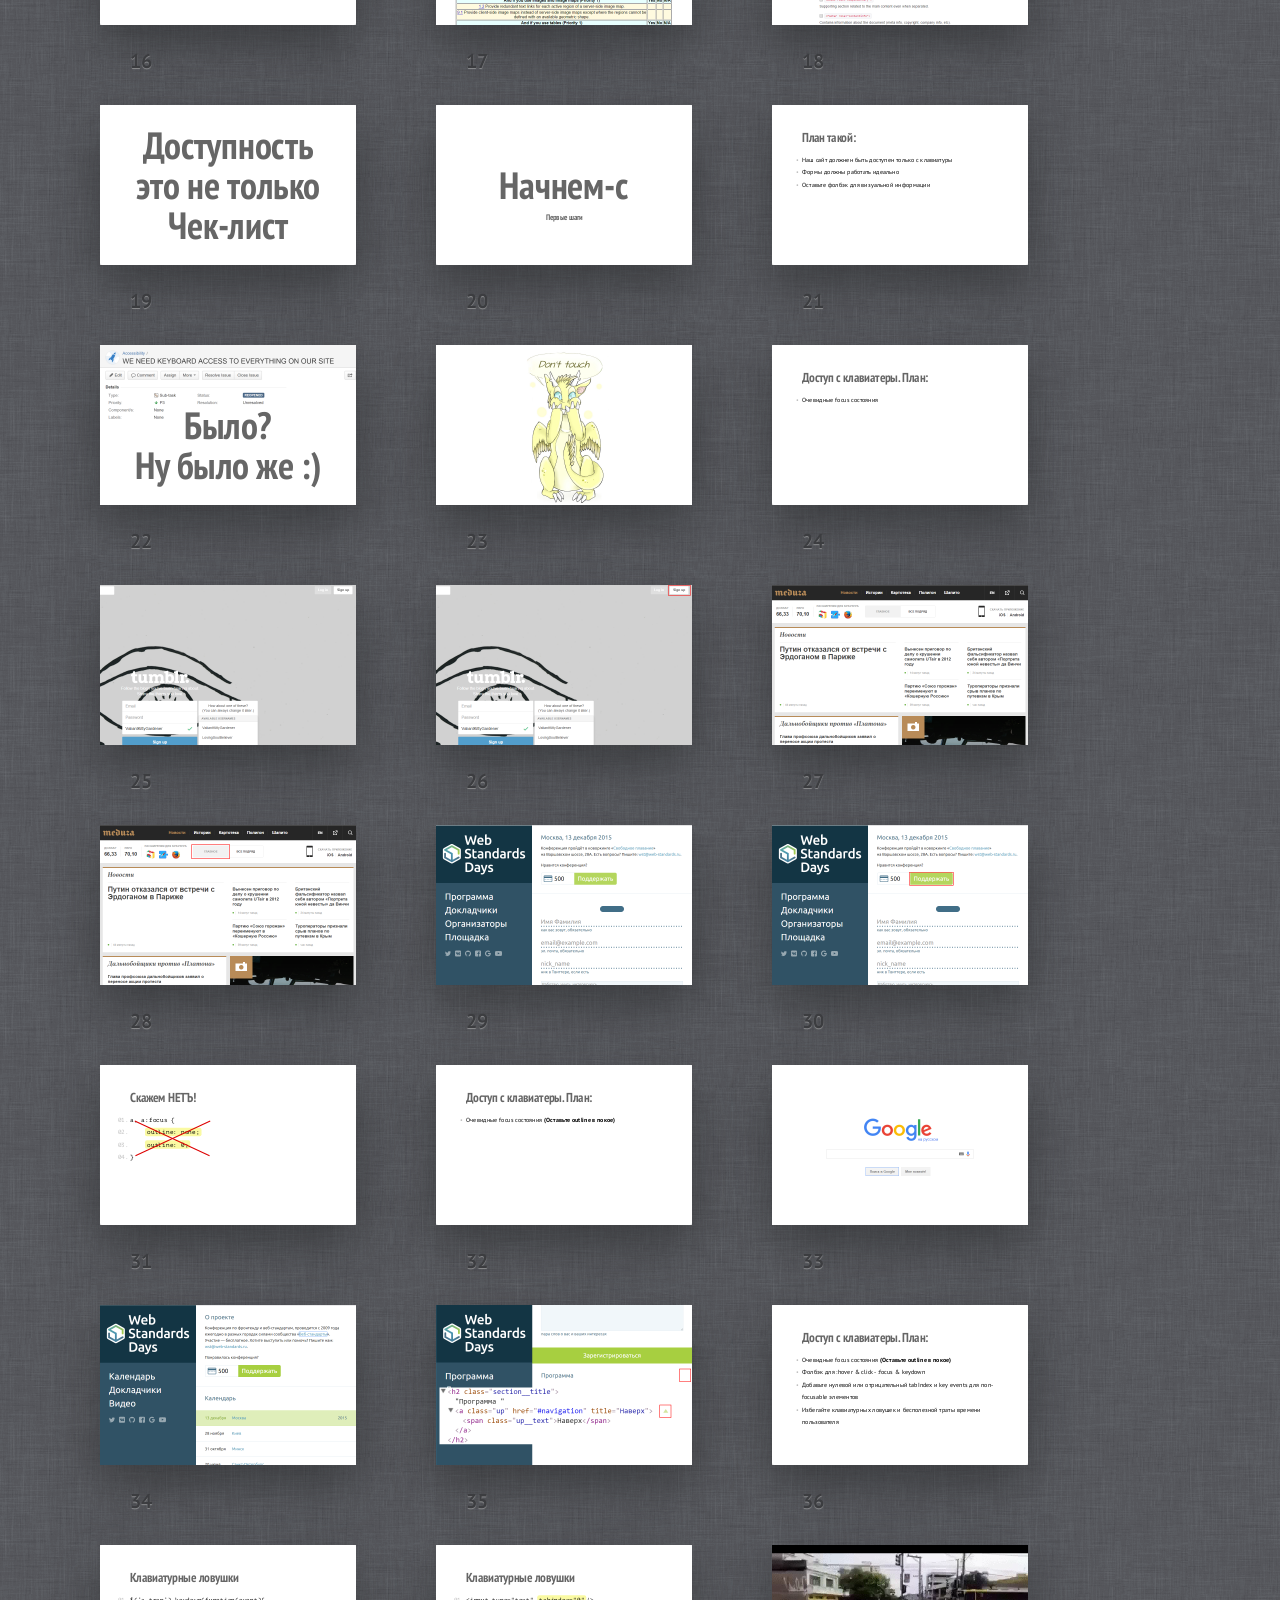
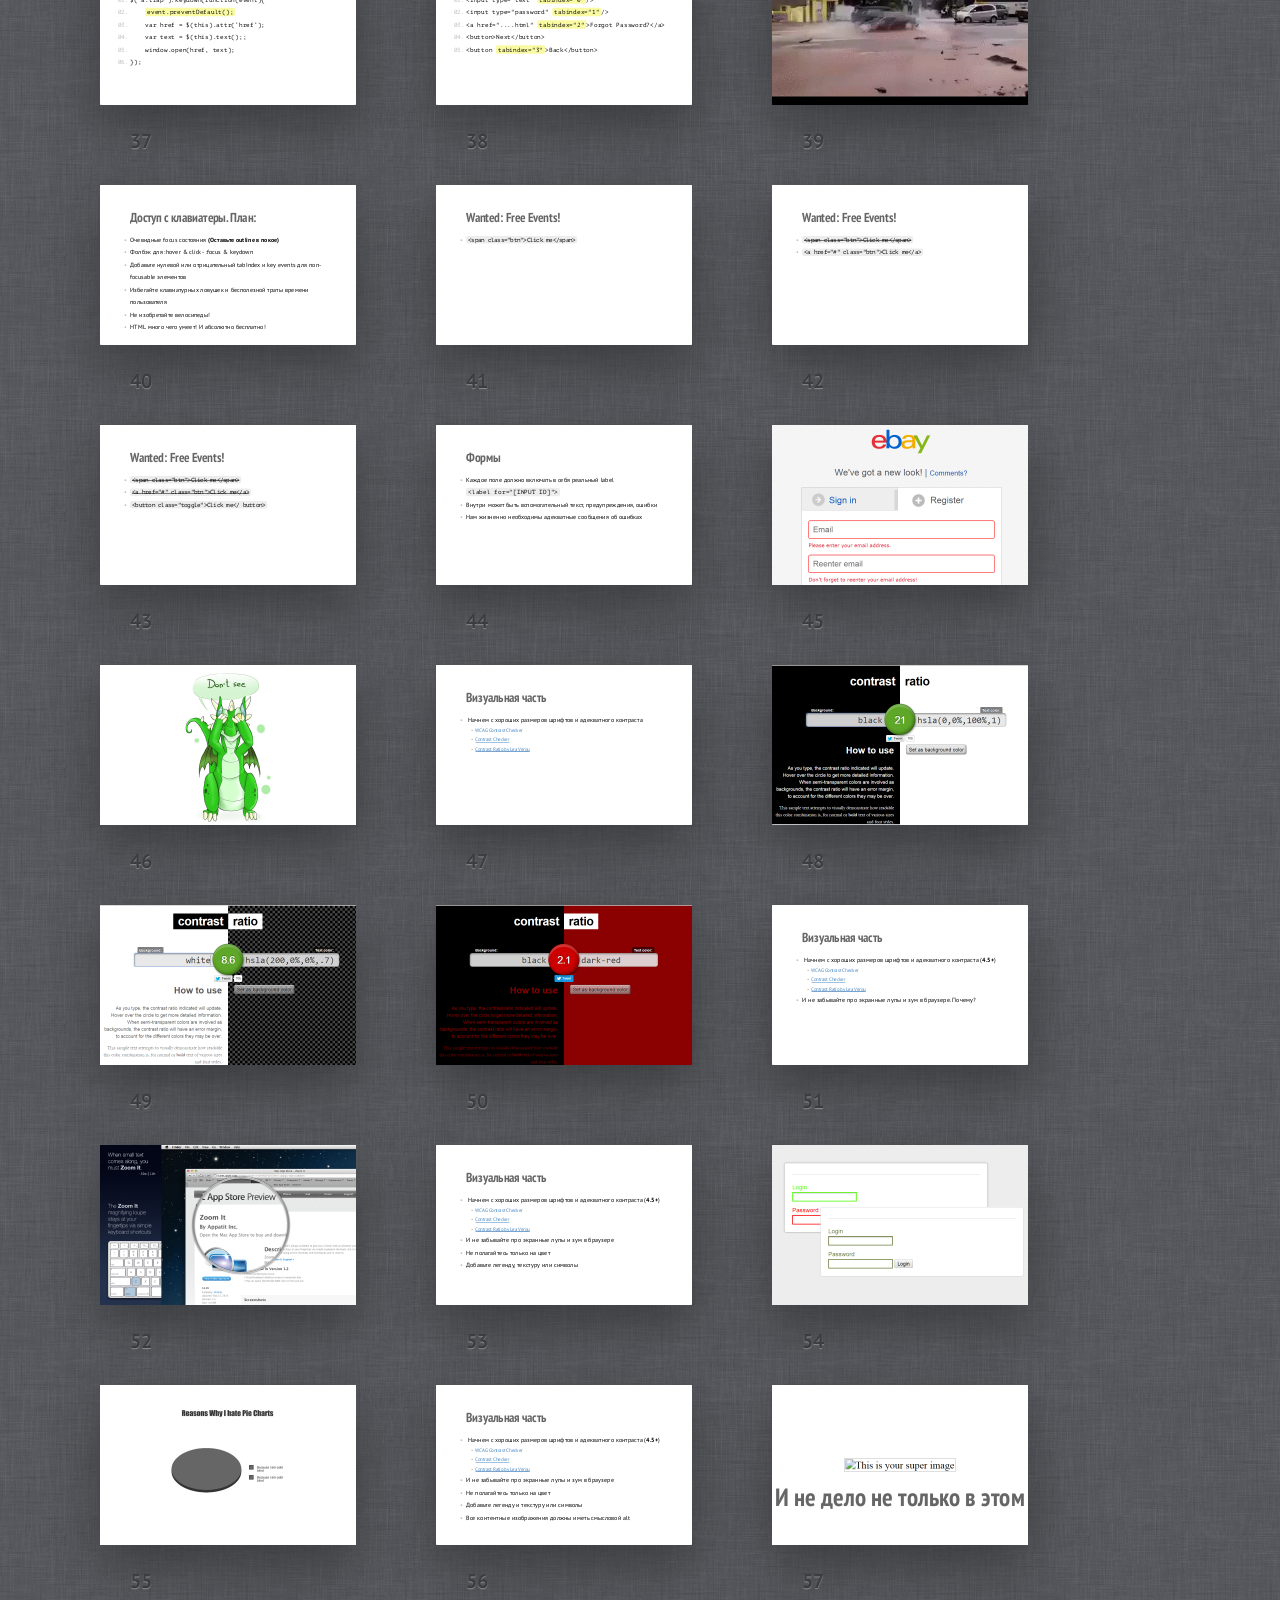
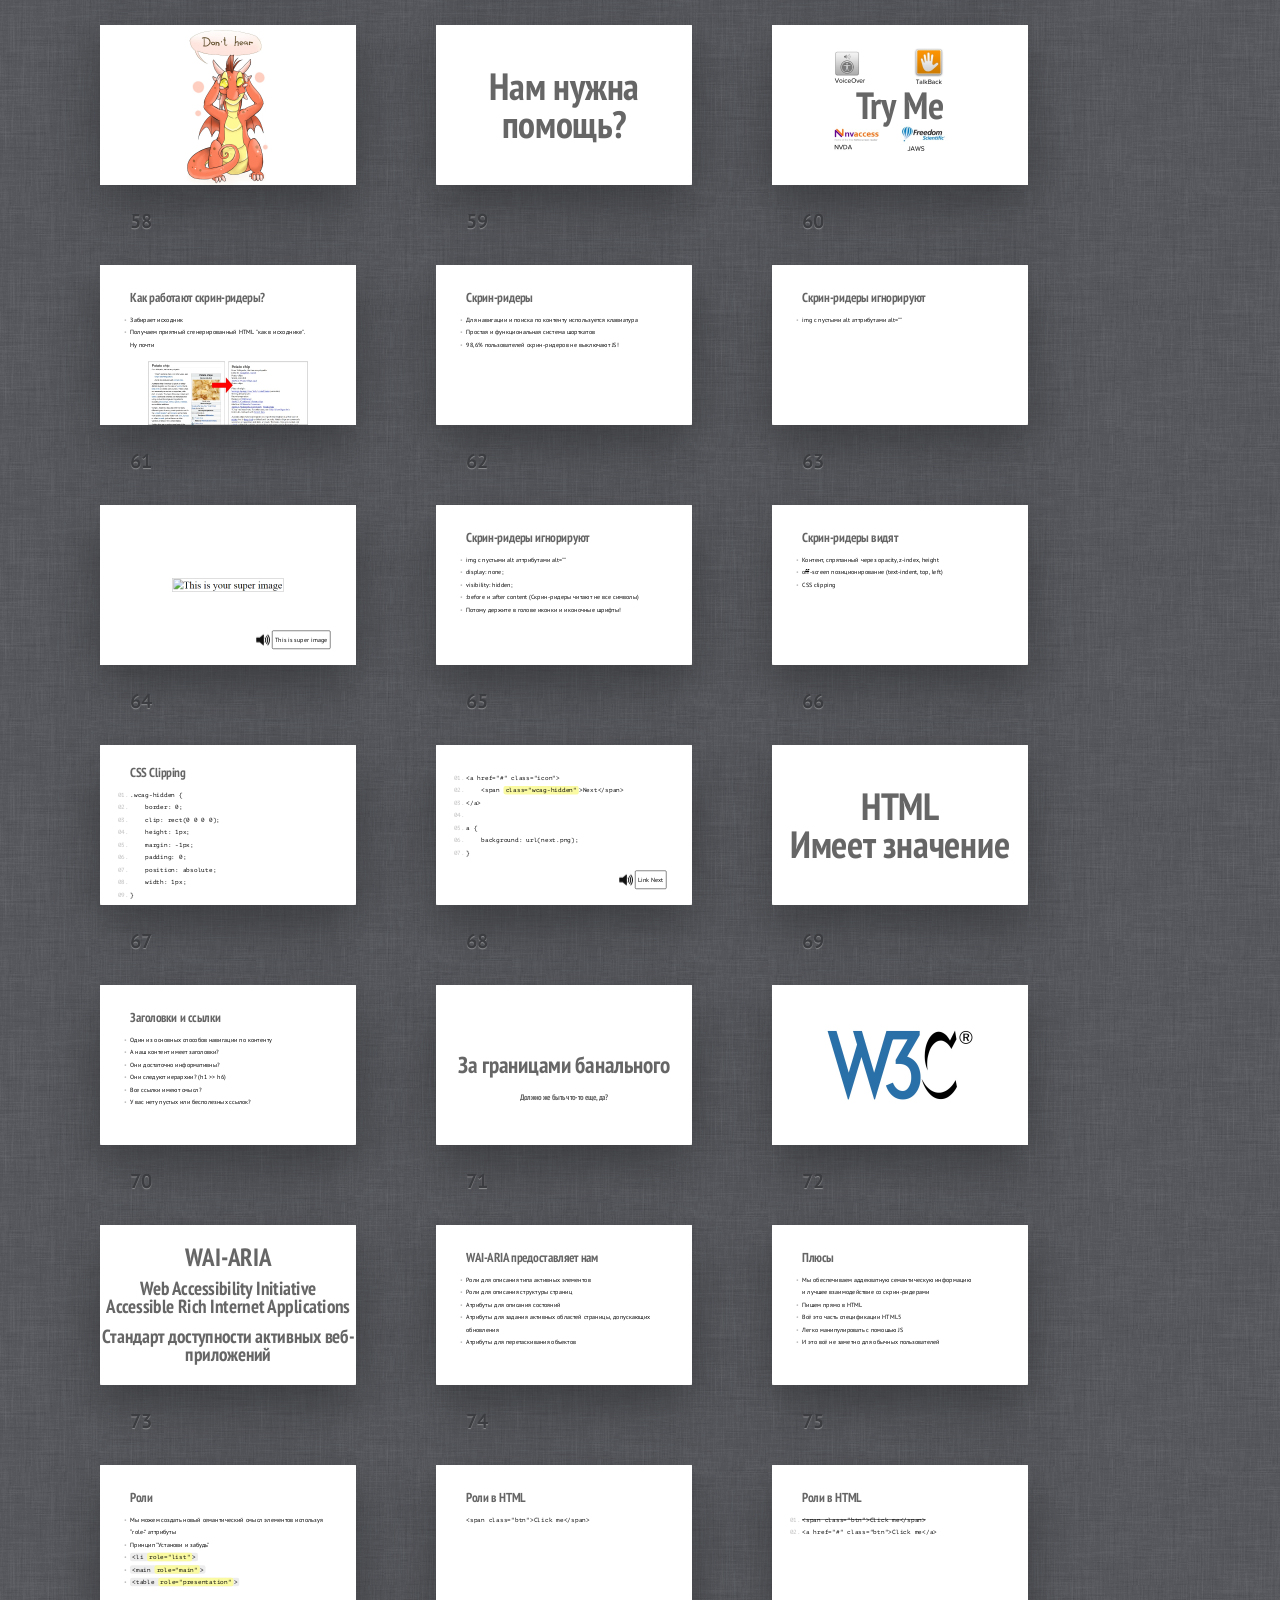
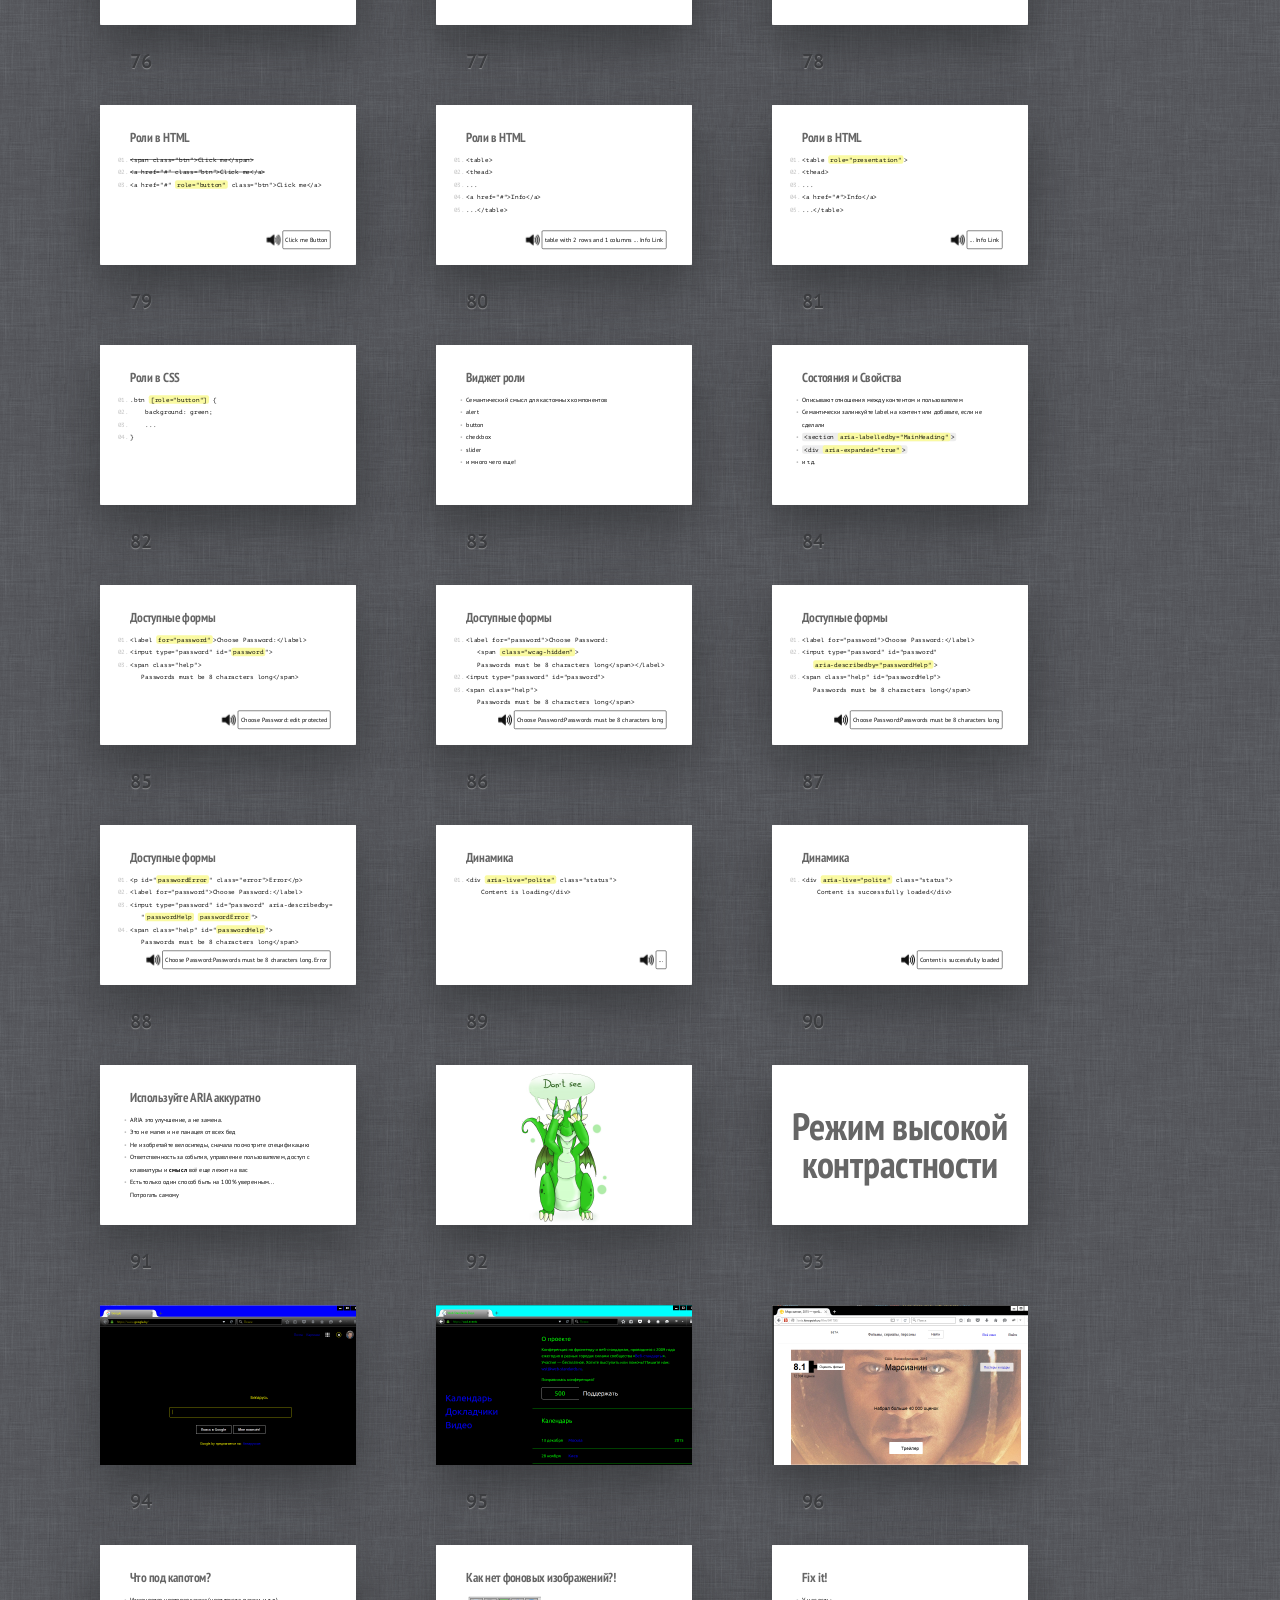
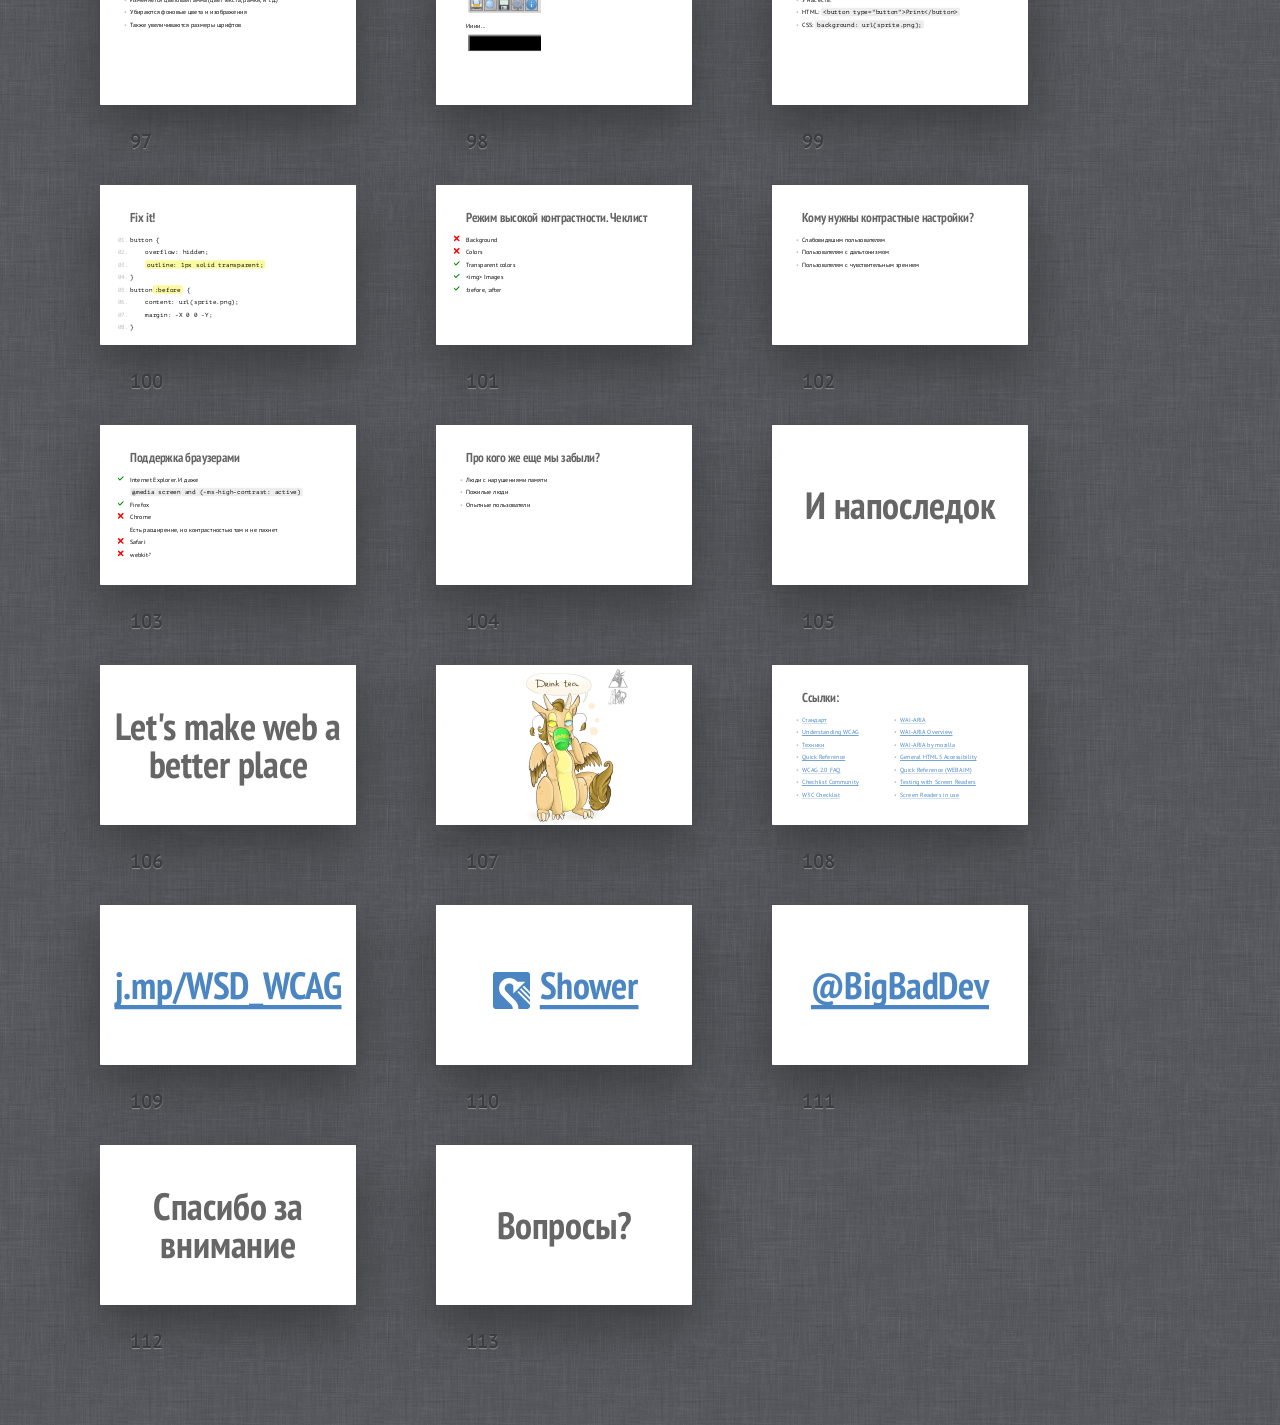
==== commit d2d27846: "shower/ribbon update" ====
--- a/index.html
+++ b/index.html
@@ -1,14 +1,14 @@
 <!DOCTYPE HTML>
 <html lang="en">
 <head>
-	<title>Вся боль доступного Веба</title>
+	<title>Shower Presentation Engine</title>
 	<meta charset="utf-8">
 	<meta name="viewport" content="width=792, user-scalable=no">
 	<meta http-equiv="x-ua-compatible" content="ie=edge">
 	<link rel="stylesheet" href="shower/themes/ribbon/styles/screen.css">
 	<link rel="stylesheet" href="index.css">
 </head>
-<body class="list">
+<body class="shower list">
 	<header class="caption">
 		<h1>Вся боль доступного Веба</h1>
 		<h1 style="font-size: 35px"> или WCAG 2.0 для людей</h1>
@@ -241,8 +241,8 @@
 
 	<section class="slide cover"><div>
 		<video id="oops" data-scalable="" loop="" style="height: 640px;width: 1024px;z-index:2">
-				<source src="pictures/fail.webm" type="video/webm">
-			</video>
+			<source src="pictures/fail.webm" type="video/webm">
+		</video>
 		</div></section>
 
 	<section class="slide"><div>
@@ -456,7 +456,7 @@
 		</div></section>
 
 	<section class="slide"><div>
-	    <h2 style="margin-top:-20px;">CSS Clipping</h2>
+		<h2 style="margin-top:-20px;">CSS Clipping</h2>
 		<pre>
 			<code>.wcag-hidden {</code>
 			<code>	border: 0;</code>
@@ -766,8 +766,8 @@
 			<li class="no next">Background</li>
 			<li class="no next">Colors</li>
 			<li class="yes next">Transparent colors</li>
-            <li class="yes next">&lt;img> Images</li>
-            <li class="yes next">:before, :after</li>
+			<li class="yes next">&lt;img> Images</li>
+			<li class="yes next">:before, :after</li>
 		</ul>
 		</div></section>
 
@@ -784,7 +784,7 @@
 		<h2>Поддержка браузерами</h2>
 		<ul class="adv">
 			<li class="yes next">Internet Explorer. <span class="next">И даже</span><br>
-			    <code class="next"> @media screen and (-ms-high-contrast: active)</code>
+				<code class="next"> @media screen and (-ms-high-contrast: active)</code>
 			</li>
 			<li class="yes next">Firefox</li>
 			<li class="no next">Chrome <br>   <span class="next">Есть расширение, но контрастностью там и не пахнет</span></li>
@@ -853,7 +853,7 @@
 			}
 		</style>
 		</div></section>
-		
+
 	<section class="slide shout"><div>
 		<h2><a href="https://twitter.com/BigBadDev">@BigBadDev</a></h2>
 		</div></section>
@@ -865,12 +865,10 @@
 	<section class="slide shout"><div>
 		<h2>Вопросы?</h2>
 		</div></section>
-		
-	<p class="badge"><a href="https://github.com/shower/shower">Powered by Shower</a></p>
-	<div class="progress"><div></div></div>
+
+	<p class="badge"><a href="https://github.com/shower/shower">Fork me on Github</a></p>
+	<div class="progress"></div>
 	<script src="shower/shower.min.js"></script>
 	<script src="index.js"></script>
-	<!-- Copyright © 2014 Yours Truly, Famous Inc. -->
-	<!-- Photos by John Carey, fiftyfootshadows.net -->
 </body>
-</html>+</html>
--- a/shower/themes/ribbon/styles/screen.css
+++ b/shower/themes/ribbon/styles/screen.css
@@ -1,7 +1,7 @@
 /**
  * Ribbon theme for Shower HTML presentation engine
- * shower-ribbon v1.0.10, https://github.com/shower/ribbon
- * Copyright © 2010–2014 Vadim Makeev, http://pepelsbey.net
+ * shower-ribbon v1.1.0, https://github.com/shower/ribbon
+ * Copyright © 2010–2015 Vadim Makeev, http://pepelsbey.net
  * Licensed under MIT license: github.com/shower/shower/wiki/MIT-License
  */
-@font-face{font-family:'PT Sans';src:url(../fonts/PTSans.woff) format('woff')}@font-face{font-weight:700;font-family:'PT Sans';src:url(../fonts/PTSans.Bold.woff) format('woff')}@font-face{font-style:italic;font-family:'PT Sans';src:url(../fonts/PTSans.Italic.woff) format('woff')}@font-face{font-style:italic;font-weight:700;font-family:'PT Sans';src:url(../fonts/PTSans.Bold.Italic.woff) format('woff')}@font-face{font-family:'PT Sans Narrow';font-weight:700;src:url(../fonts/PTSans.Narrow.Bold.woff) format('woff')}@font-face{font-family:'PT Mono';src:url(../fonts/PTMono.woff) format('woff')}html,body,div,span,applet,object,iframe,h1,h2,h3,h4,h5,h6,p,blockquote,pre,a,abbr,acronym,address,big,cite,code,del,dfn,em,img,ins,kbd,q,s,samp,small,strike,strong,sub,sup,tt,var,b,u,i,center,dl,dt,dd,ol,ul,li,fieldset,form,label,legend,table,caption,tbody,tfoot,thead,tr,th,td,article,aside,canvas,details,embed,figure,figcaption,footer,header,hgroup,menu,nav,output,ruby,section,summary,time,mark,audio,video{margin:0;padding:0;border:0;font-size:100%;font:inherit;vertical-align:baseline}article,aside,details,figcaption,figure,footer,header,hgroup,menu,nav,section{display:block}body{line-height:1}ol,ul{list-style:none}blockquote,q{quotes:none}blockquote:before,blockquote:after,q:before,q:after{content:'';content:none}table{border-collapse:collapse;border-spacing:0}body{counter-reset:slide;font:25px/2 'PT Sans',sans-serif}@media print{body{text-rendering:geometricPrecision}}a{color:#4B86C2;background:-webkit-linear-gradient(bottom,currentColor,currentColor .09em,transparent .09em,transparent)repeat-x;background:linear-gradient(to top,currentColor,currentColor .09em,transparent .09em,transparent)repeat-x;text-decoration:none}.caption{display:none;margin:0 0 50px;color:#3C3D40;text-shadow:0 1px 1px #8D8E90}.caption h1{font:700 50px/1 'PT Sans Narrow',sans-serif}.caption a{text-shadow:0 -1px 1px #1F3F60;background:0 0}.caption a:hover{color:#5e93c8}.badge{position:absolute;top:0;right:0;display:none;overflow:hidden;visibility:hidden;width:11em;height:11em;line-height:2.5;font-size:15px}.badge a{position:absolute;bottom:50%;right:-50%;left:-50%;visibility:visible;background:#4B86C2;box-shadow:0 0 1em rgba(0,0,0,.3);color:#FFF;text-decoration:none;text-align:center;-webkit-transform-origin:50% 100%;-ms-transform-origin:50% 100%;transform-origin:50% 100%;-webkit-transform:rotate(45deg)translateY(-1em);-ms-transform:rotate(45deg)translateY(-1em);transform:rotate(45deg)translateY(-1em)}.badge a:hover{background:#568ec6}.live-region{display:none}.slide{position:relative;width:1024px;height:640px;background:#FFF;color:#000;-webkit-print-color-adjust:exact;-webkit-text-size-adjust:none;-moz-text-size-adjust:none;-ms-text-size-adjust:none}@media print{.slide{page-break-before:always}}.slide:after{position:absolute;top:0;right:119px;padding:20px 0 0;width:50px;height:80px;background:url(../images/ribbon.svg) no-repeat;color:#FFF;counter-increment:slide;content:counter(slide);text-align:center;font-size:20px}.slide>div{position:absolute;top:0;left:0;overflow:hidden;padding:105px 120px 0;width:784px;height:535px}.slide h2{margin:0 0 37px;color:#666;font:700 50px/1 'PT Sans Narrow',sans-serif}.slide p{margin:0 0 50px}.slide p.note{color:#999}.slide b,.slide strong{font-weight:700}.slide i,.slide em{font-style:italic}.slide code,.slide kbd,.slide mark,.slide samp{padding:3px 8px;border-radius:8px;color:#000}.slide kbd,.slide code,.slide samp{background:rgba(0,0,0,.07);color:#000;line-height:1;font-family:'PT Mono',monospace}.slide mark{background:#FAFAA2}.slide sub,.slide sup{position:relative;line-height:0;font-size:75%}.slide sub{bottom:-.25em}.slide sup{top:-.5em}.slide blockquote{font-style:italic}.slide blockquote:before{position:absolute;margin:-16px 0 0 -80px;color:#CCC;font:200px/1 'PT Sans',sans-serif;content:'\201C'}.slide blockquote+figcaption{margin:-50px 0 50px;font-style:italic;font-weight:700}.slide ol,.slide ul{margin:0 0 50px;counter-reset:list}.slide ol li,.slide ul li{text-indent:-2em}.slide ol li:before,.slide ul li:before{display:inline-block;width:2em;color:#BBB;text-align:right}.slide ol ol,.slide ol ul,.slide ul ol,.slide ul ul{margin:0 0 0 2em}.slide ul>li:before{content:'\2022\00A0\00A0'}.slide ul>li:lang(ru):before{content:'\2014\00A0\00A0'}.slide ol>li:before{counter-increment:list;content:counter(list)'.\00A0'}.slide pre{margin:0 0 49px;padding:1px 0 0;counter-reset:code;white-space:normal;-moz-tab-size:4;-o-tab-size:4;tab-size:4}.slide pre code{display:block;padding:0;background:0 0;white-space:pre;line-height:2}.slide pre code:before{position:absolute;margin-left:-50px;color:#BBB;counter-increment:code;content:counter(code,decimal-leading-zero)'.'}.slide pre code:only-child:before{content:''}.slide pre mark.important{background:#C00;color:#FFF}.slide pre mark.comment{padding:0;background:0 0;color:#999}.slide table{margin:0 0 50px;width:100%;border-collapse:collapse;border-spacing:0}.slide table th,.slide table td{background:-webkit-linear-gradient(bottom,#BBB,#BBB .055em,transparent .055em,transparent)repeat-x;background:linear-gradient(to top,#BBB,#BBB .055em,transparent .055em,transparent)repeat-x}.slide table th{text-align:left;font-weight:700}.slide table.striped tr:nth-child(even){background:#EEE}.slide.cover,.slide.shout{z-index:1}.slide.cover:after,.slide.shout:after{visibility:hidden}.slide.cover{background:#000}.slide.cover img,.slide.cover svg,.slide.cover video,.slide.cover object,.slide.cover canvas,.slide.cover iframe{position:absolute;top:0;left:0;z-index:-1}.slide.cover.w img,.slide.cover.w svg,.slide.cover.w video,.slide.cover.w object,.slide.cover.w canvas,.slide.cover.w iframe{top:50%;width:100%;-webkit-transform:translateY(-50%);-ms-transform:translateY(-50%);transform:translateY(-50%)}.slide.cover.h img,.slide.cover.h svg,.slide.cover.h video,.slide.cover.h object,.slide.cover.h canvas,.slide.cover.h iframe{left:50%;height:100%;-webkit-transform:translateX(-50%);-ms-transform:translateX(-50%);transform:translateX(-50%)}.slide.cover.w.h img,.slide.cover.w.h svg,.slide.cover.w.h video,.slide.cover.w.h object,.slide.cover.w.h canvas,.slide.cover.w.h iframe{top:0;left:0;-webkit-transform:none;-ms-transform:none;transform:none}.slide.shout h2{position:absolute;top:50%;left:0;width:100%;text-align:center;line-height:1;font-size:150px;-webkit-transform:translateY(-50%);-ms-transform:translateY(-50%);transform:translateY(-50%)}.slide.shout h2 a{background:-webkit-linear-gradient(bottom,currentColor,currentColor .11em,transparent .11em,transparent)repeat-x;background:linear-gradient(to top,currentColor,currentColor .11em,transparent .11em,transparent)repeat-x}.slide .place{position:absolute;top:50%;left:50%;-webkit-transform:translate(-50%,-50%);-ms-transform:translate(-50%,-50%);transform:translate(-50%,-50%)}.slide .place.t.l,.slide .place.t.r,.slide .place.b.r,.slide .place.b.l{-webkit-transform:none;-ms-transform:none;transform:none}.slide .place.t,.slide .place.b{-webkit-transform:translate(-50%,0);-ms-transform:translate(-50%,0);transform:translate(-50%,0)}.slide .place.l,.slide .place.r{-webkit-transform:translate(0,-50%);-ms-transform:translate(0,-50%);transform:translate(0,-50%)}.slide .place.t,.slide .place.t.l,.slide .place.t.r{top:0}.slide .place.r{right:0;left:auto}.slide .place.b,.slide .place.b.r,.slide .place.b.l{top:auto;bottom:0}.slide .place.l{left:0}.slide footer{position:absolute;left:0;right:0;bottom:-640px;z-index:1;display:none;padding:20px 120px 4px;background:#FAFAA2;box-shadow:0 0 0 2px #f0efac inset;-webkit-transition:bottom .3s;transition:bottom .3s}.slide footer p{margin:0 0 16px}.slide footer mark{background:rgba(255,255,255,.7)}.slide:hover footer{bottom:0}@media screen{.list{position:absolute;clip:rect(0,auto,auto,0);padding:80px 0 40px 100px;background:#585A5E url(../images/linen.png)}@media (-webkit-min-device-pixel-ratio:2),(min-resolution:192dpi){.list{background-image:url(../images/linen@2x.png);background-size:256px}}.list .caption,.list .badge{display:block}.list .slide{float:left;margin:0 -412px -220px 0;-webkit-transform-origin:0 0;-ms-transform-origin:0 0;transform-origin:0 0;-webkit-transform:scale(.5);-ms-transform:scale(.5);transform:scale(.5)}@media (max-width:1324px){.list .slide{margin:0 -688px -400px 0;-webkit-transform:scale(.25);-ms-transform:scale(.25);transform:scale(.25)}}.list .slide:before{position:absolute;top:0;left:0;z-index:-1;width:512px;height:320px;box-shadow:0 0 30px rgba(0,0,0,.005),0 20px 50px rgba(42,43,45,.6);border-radius:2px;content:'';-webkit-transform-origin:0 0;-ms-transform-origin:0 0;transform-origin:0 0;-webkit-transform:scale(2);-ms-transform:scale(2);transform:scale(2)}@media (max-width:1324px){.list .slide:before{width:256px;height:160px;-webkit-transform:scale(4);-ms-transform:scale(4);transform:scale(4)}}.list .slide:after{top:auto;right:auto;bottom:-80px;left:120px;padding:0;width:auto;height:auto;background:0 0;color:#3C3D40;text-shadow:0 1px 1px #8D8E90;font-weight:700;-webkit-transform-origin:0 0;-ms-transform-origin:0 0;transform-origin:0 0;-webkit-transform:scale(2);-ms-transform:scale(2);transform:scale(2)}@media (max-width:1324px){.list .slide:after{bottom:-104px;-webkit-transform:scale(4);-ms-transform:scale(4);transform:scale(4)}}.list .slide:hover:before{box-shadow:0 0 0 10px rgba(42,43,45,.3),0 20px 50px rgba(42,43,45,.6)}.list .slide:target:before{box-shadow:0 0 0 1px #376da3,0 0 0 10px #4B86C2,0 20px 50px rgba(42,43,45,.6)}@media (max-width:1324px){.list .slide:target:before{box-shadow:0 0 0 1px #376da3,0 0 0 10px #4B86C2,0 20px 50px rgba(42,43,45,.6)}}.list .slide:target:after{text-shadow:0 1px 1px rgba(42,43,45,.6);color:#4B86C2}.list .slide>div:before{position:absolute;top:0;right:0;bottom:0;left:0;z-index:2;content:''}.list .slide.cover:after,.list .slide.shout:after{visibility:visible}.list .slide footer{display:block}.full{position:absolute;top:50%;left:50%;overflow:hidden;margin:-320px 0 0 -512px;width:1024px;height:640px;background:#000}.full.debug:after{position:absolute;top:0;right:0;bottom:0;left:0;z-index:2;background:url(../images/grid-16x10.svg) no-repeat;content:''}.full .live-region{position:absolute;clip:rect(0 0 0 0);overflow:hidden;margin:-1px;padding:0;width:1px;height:1px;border:none;display:block}.full .slide{position:absolute;top:0;left:0;margin-left:150%}.full .slide .next{visibility:hidden}.full .slide .next.active{visibility:visible}.full .slide:target{margin:0}.full .slide.shout.grow h2,.full .slide.shout.shrink h2{opacity:0;-webkit-transition:all .4s ease-out;transition:all .4s ease-out}.full .slide.shout.grow:target h2,.full .slide.shout.shrink:target h2{opacity:1;-webkit-transform:scale(1)translateY(-50%);-ms-transform:scale(1)translateY(-50%);transform:scale(1)translateY(-50%)}.full .slide.shout.grow h2{-webkit-transform:scale(.1)translateY(-50%);-ms-transform:scale(.1)translateY(-50%);transform:scale(.1)translateY(-50%)}.full .slide.shout.shrink h2{-webkit-transform:scale(10)translateY(-50%);-ms-transform:scale(10)translateY(-50%);transform:scale(10)translateY(-50%)}.full .progress{position:absolute;right:0;bottom:0;left:0;overflow:hidden;height:10px;z-index:1}.full .progress div{position:absolute;left:-20px;top:-10px;width:0;height:0;border:10px solid transparent;border-bottom-color:#4B86C2;-webkit-transition:width .2s linear;transition:width .2s linear}.full .progress div[style*='100%']{left:0}}@page{margin:0;size:1024px 640px}+@charset "UTF-8";@font-face{font-family:'PT Sans';src:url(../fonts/PTSans.woff) format("woff")}@font-face{font-weight:700;font-family:'PT Sans';src:url(../fonts/PTSans.Bold.woff) format("woff")}@font-face{font-style:italic;font-family:'PT Sans';src:url(../fonts/PTSans.Italic.woff) format("woff")}@font-face{font-style:italic;font-weight:700;font-family:'PT Sans';src:url(../fonts/PTSans.Bold.Italic.woff) format("woff")}@font-face{font-family:'PT Sans Narrow';font-weight:700;src:url(../fonts/PTSans.Narrow.Bold.woff) format("woff")}@font-face{font-family:'PT Mono';src:url(../fonts/PTMono.woff) format("woff")}html,body,div,span,applet,object,iframe,h1,h2,h3,h4,h5,h6,p,blockquote,pre,a,abbr,acronym,address,big,cite,code,del,dfn,em,img,ins,kbd,q,s,samp,small,strike,strong,sub,sup,tt,var,b,u,i,center,dl,dt,dd,ol,ul,li,fieldset,form,label,legend,table,caption,tbody,tfoot,thead,tr,th,td,article,aside,canvas,details,embed,figure,figcaption,footer,header,hgroup,menu,nav,output,ruby,section,summary,time,mark,audio,video{margin:0;padding:0;border:0;font-size:100%;font:inherit;vertical-align:baseline}article,aside,details,figcaption,figure,footer,header,hgroup,menu,nav,section{display:block}body{line-height:1}ol,ul{list-style:none}blockquote,q{quotes:none}blockquote:before,blockquote:after,q:before,q:after{content:'';content:none}table{border-collapse:collapse;border-spacing:0}.shower{counter-reset:slide;font:25px/2 'PT Sans',sans-serif}@media print{.shower{text-rendering:geometricPrecision}}.shower a{color:#4b86c2;background:-webkit-linear-gradient(bottom,currentColor,currentColor .09em,transparent .09em,transparent)repeat-x;background:linear-gradient(to top,currentColor,currentColor .09em,transparent .09em,transparent)repeat-x;text-decoration:none}.caption{display:none;margin:0 0 50px;color:#3c3d40;text-shadow:0 1px 1px #8d8e90}.caption h1{font:700 50px/1 'PT Sans Narrow',sans-serif}.caption a{text-shadow:0 -1px 1px #1f3f60;background:0 0}.caption a:hover{color:#5e93c8}.badge{position:absolute;top:0;right:0;display:none;overflow:hidden;visibility:hidden;width:11em;height:11em;line-height:2.5;font-size:15px}.badge a{position:absolute;bottom:50%;right:-50%;left:-50%;visibility:visible;background:#4b86c2;box-shadow:0 0 1em rgba(0,0,0,.3);color:#fff;text-decoration:none;text-align:center;-webkit-transform-origin:50% 100%;-ms-transform-origin:50% 100%;transform-origin:50% 100%;-webkit-transform:rotate(45deg) translateY(-1em);-ms-transform:rotate(45deg) translateY(-1em);transform:rotate(45deg) translateY(-1em)}.badge a:hover{background:#568ec6}.region{display:none}.slide{position:relative;width:1024px;height:640px;background:#fff;color:#000;-webkit-print-color-adjust:exact;-webkit-text-size-adjust:none;-moz-text-size-adjust:none;-ms-text-size-adjust:none}@media print{.slide{page-break-before:always}}.slide:after{position:absolute;top:0;right:119px;padding:20px 0 0;width:50px;height:80px;background:url(../images/ribbon.svg) no-repeat;color:#fff;counter-increment:slide;content:counter(slide);text-align:center;font-size:20px}.slide>div{position:absolute;top:0;left:0;overflow:hidden;padding:105px 120px 0;width:784px;height:535px}.slide h2{margin:0 0 37px;color:#666;font:700 50px/1 'PT Sans Narrow',sans-serif}.slide p{margin:0 0 50px}.slide p.note{color:#999}.slide b,.slide strong{font-weight:700}.slide i,.slide em{font-style:italic}.slide code,.slide kbd,.slide mark,.slide samp{padding:3px 8px;border-radius:8px;color:#000}.slide kbd,.slide code,.slide samp{background:rgba(0,0,0,.07);color:#000;line-height:1;font-family:'PT Mono',monospace}.slide mark{background:#fafaa2}.slide sub,.slide sup{position:relative;line-height:0;font-size:75%}.slide sub{bottom:-.25em}.slide sup{top:-.5em}.slide blockquote{font-style:italic}.slide blockquote:before{position:absolute;margin:-16px 0 0 -80px;color:#ccc;font:200px/1 'PT Sans',sans-serif;content:'\201C'}.slide blockquote+figcaption{margin:-50px 0 50px;font-style:italic;font-weight:700}.slide ol,.slide ul{margin:0 0 50px;counter-reset:list}.slide ol li,.slide ul li{text-indent:-2em}.slide ol li:before,.slide ul li:before{display:inline-block;width:2em;color:#bbb;text-align:right}.slide ol ol,.slide ol ul,.slide ul ol,.slide ul ul{margin:0 0 0 2em}.slide ul>li:before{content:'\2022\00A0\00A0'}.slide ul>li:lang(ru):before{content:'\2014\00A0\00A0'}.slide ol>li:before{counter-increment:list;content:counter(list)". "}.slide pre{margin:0 0 49px;padding:1px 0 0;counter-reset:code;white-space:normal;-moz-tab-size:4;-o-tab-size:4;tab-size:4}.slide pre code{display:block;padding:0;background:0 0;white-space:pre;line-height:2}.slide pre code:before{position:absolute;margin-left:-50px;color:#bbb;counter-increment:code;content:counter(code,decimal-leading-zero)"."}.slide pre code:only-child:before{content:''}.slide pre mark.important{background:#c00;color:#fff}.slide pre mark.comment{padding:0;background:0 0;color:#999}.slide table{margin:0 0 50px;width:100%;border-collapse:collapse;border-spacing:0}.slide table th,.slide table td{background:-webkit-linear-gradient(bottom,#bbb,#bbb .055em,transparent .055em,transparent)repeat-x;background:linear-gradient(to top,#bbb,#bbb .055em,transparent .055em,transparent)repeat-x}.slide table th{text-align:left;font-weight:700}.slide table.striped tr:nth-child(even){background:#eee}.slide.cover,.slide.shout{z-index:1}.slide.cover:after,.slide.shout:after{visibility:hidden}.slide.cover{background:#000}.slide.cover img,.slide.cover svg,.slide.cover video,.slide.cover object,.slide.cover canvas,.slide.cover iframe{position:absolute;top:0;left:0;z-index:-1}.slide.cover.w img,.slide.cover.w svg,.slide.cover.w video,.slide.cover.w object,.slide.cover.w canvas,.slide.cover.w iframe{top:50%;width:100%;-webkit-transform:translateY(-50%);-ms-transform:translateY(-50%);transform:translateY(-50%)}.slide.cover.h img,.slide.cover.h svg,.slide.cover.h video,.slide.cover.h object,.slide.cover.h canvas,.slide.cover.h iframe{left:50%;height:100%;-webkit-transform:translateX(-50%);-ms-transform:translateX(-50%);transform:translateX(-50%)}.slide.cover.w.h img,.slide.cover.w.h svg,.slide.cover.w.h video,.slide.cover.w.h object,.slide.cover.w.h canvas,.slide.cover.w.h iframe{top:0;left:0;-webkit-transform:none;-ms-transform:none;transform:none}.slide.shout h2{position:absolute;top:50%;left:0;width:100%;text-align:center;line-height:1;font-size:150px;-webkit-transform:translateY(-50%);-ms-transform:translateY(-50%);transform:translateY(-50%)}.slide.shout h2 a{background:-webkit-linear-gradient(bottom,currentColor,currentColor .11em,transparent .11em,transparent)repeat-x;background:linear-gradient(to top,currentColor,currentColor .11em,transparent .11em,transparent)repeat-x}.slide .place{position:absolute;top:50%;left:50%;-webkit-transform:translate(-50%,-50%);-ms-transform:translate(-50%,-50%);transform:translate(-50%,-50%)}.slide .place.t.l,.slide .place.t.r,.slide .place.b.r,.slide .place.b.l{-webkit-transform:none;-ms-transform:none;transform:none}.slide .place.t,.slide .place.b{-webkit-transform:translate(-50%,0);-ms-transform:translate(-50%,0);transform:translate(-50%,0)}.slide .place.l,.slide .place.r{-webkit-transform:translate(0,-50%);-ms-transform:translate(0,-50%);transform:translate(0,-50%)}.slide .place.t,.slide .place.t.l,.slide .place.t.r{top:0}.slide .place.r{right:0;left:auto}.slide .place.b,.slide .place.b.r,.slide .place.b.l{top:auto;bottom:0}.slide .place.l{left:0}.slide footer{position:absolute;left:0;right:0;bottom:-640px;z-index:1;display:none;padding:20px 120px 4px;background:#fafaa2;box-shadow:0 0 0 2px #f0f0ac inset;-webkit-transition:bottom .3s;transition:bottom .3s}.slide footer p{margin:0 0 16px}.slide footer mark{background:rgba(255,255,255,.7)}.slide:hover footer{bottom:0}@media screen{.shower.list{position:absolute;clip:rect(0,auto,auto,0);padding:80px 0 40px 100px;background:#585a5e url(../images/linen.png)}}@media screen and (-webkit-min-device-pixel-ratio:2),screen and (min-resolution:192dpi){.shower.list{background-image:url(../images/linen@2x.png);background-size:256px}}@media screen{.shower.list .caption,.shower.list .badge{display:block}.shower.list .slide{float:left;margin:0 -412px -220px 0;-webkit-transform-origin:0 0;-ms-transform-origin:0 0;transform-origin:0 0;-webkit-transform:scale(.5);-ms-transform:scale(.5);transform:scale(.5)}}@media screen and (max-width:1324px){.shower.list .slide{margin:0 -688px -400px 0;-webkit-transform:scale(.25);-ms-transform:scale(.25);transform:scale(.25)}}@media screen{.shower.list .slide:before{position:absolute;top:0;left:0;z-index:-1;width:512px;height:320px;box-shadow:0 0 30px rgba(0,0,0,.005),0 20px 50px rgba(42,43,45,.6);border-radius:2px;content:'';-webkit-transform-origin:0 0;-ms-transform-origin:0 0;transform-origin:0 0;-webkit-transform:scale(2);-ms-transform:scale(2);transform:scale(2)}}@media screen and (max-width:1324px){.shower.list .slide:before{width:256px;height:160px;-webkit-transform:scale(4);-ms-transform:scale(4);transform:scale(4)}}@media screen{.shower.list .slide:after{top:auto;right:auto;bottom:-80px;left:120px;padding:0;width:auto;height:auto;background:0 0;color:#3c3d40;text-shadow:0 1px 1px #8d8e90;font-weight:700;-webkit-transform-origin:0 0;-ms-transform-origin:0 0;transform-origin:0 0;-webkit-transform:scale(2);-ms-transform:scale(2);transform:scale(2)}}@media screen and (max-width:1324px){.shower.list .slide:after{bottom:-104px;-webkit-transform:scale(4);-ms-transform:scale(4);transform:scale(4)}}@media screen{.shower.list .slide:hover:before{box-shadow:0 0 0 10px rgba(42,43,45,.3),0 20px 50px rgba(42,43,45,.6)}.shower.list .slide:target:before{box-shadow:0 0 0 1px #376da3,0 0 0 10px #4b86c2,0 20px 50px rgba(42,43,45,.6)}}@media screen and (max-width:1324px){.shower.list .slide:target:before{box-shadow:0 0 0 1px #376da3,0 0 0 10px #4b86c2,0 20px 50px rgba(42,43,45,.6)}}@media screen{.shower.list .slide:target:after{text-shadow:0 1px 1px rgba(42,43,45,.6);color:#4b86c2}.shower.list .slide>div:before{position:absolute;top:0;right:0;bottom:0;left:0;z-index:2;content:''}.shower.list .slide.cover:after,.shower.list .slide.shout:after{visibility:visible}.shower.list .slide footer{display:block}.shower.full{position:absolute;top:50%;left:50%;overflow:hidden;margin:-320px 0 0 -512px;width:1024px;height:640px;background:#000}.shower.full.debug:after{position:absolute;top:0;right:0;bottom:0;left:0;z-index:2;background:url(../images/grid-16x10.svg) no-repeat;content:''}.shower.full .region{position:absolute;clip:rect(0 0 0 0);overflow:hidden;margin:-1px;padding:0;width:1px;height:1px;border:none;display:block}.shower.full .slide{position:absolute;top:0;left:0;margin-left:150%}.shower.full .slide .next{visibility:hidden}.shower.full .slide .next.active{visibility:visible}.shower.full .slide:target{margin:0}.shower.full .slide.shout.grow h2,.shower.full .slide.shout.shrink h2{opacity:0;-webkit-transition:all .4s ease-out;transition:all .4s ease-out}.shower.full .slide.shout.grow:target h2,.shower.full .slide.shout.shrink:target h2{opacity:1;-webkit-transform:scale(1) translateY(-50%);-ms-transform:scale(1) translateY(-50%);transform:scale(1) translateY(-50%)}.shower.full .slide.shout.grow h2{-webkit-transform:scale(.1) translateY(-50%);-ms-transform:scale(.1) translateY(-50%);transform:scale(.1) translateY(-50%)}.shower.full .slide.shout.shrink h2{-webkit-transform:scale(10) translateY(-50%);-ms-transform:scale(10) translateY(-50%);transform:scale(10) translateY(-50%)}.shower.full .progress{position:absolute;left:-20px;bottom:0;z-index:1;width:0;height:0;box-sizing:content-box;border:10px solid #4b86c2;border-right-color:transparent;-webkit-transition:width .2s linear;transition:width .2s linear;clip:rect(10px,1044px,20px,20px)}.shower.full .progress[style*='100%']{padding-left:10px}}@page{margin:0;size:1024px 640px}
--- a/index.css
+++ b/index.css
@@ -126,7 +126,3 @@
 	top: 30%;
 	left:50%;
 }
-
-section.region {
-	display: none;
-}
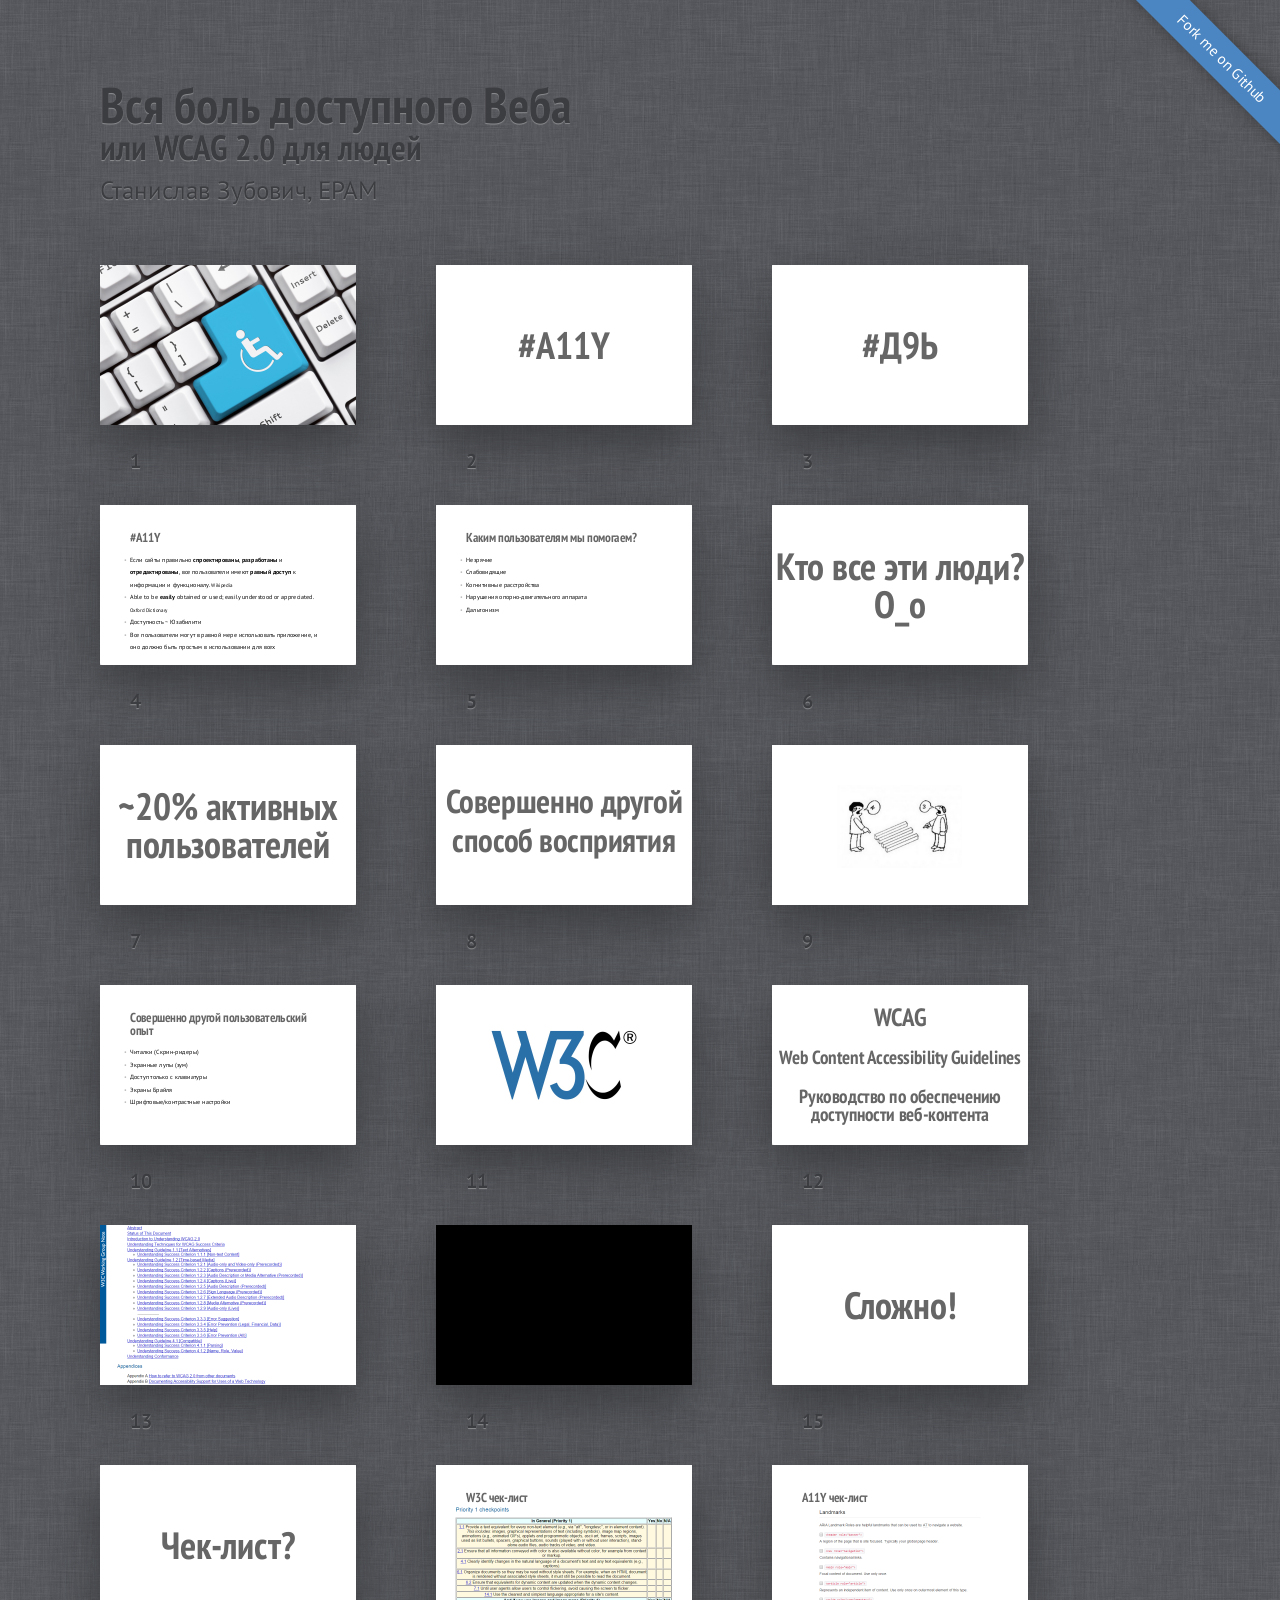
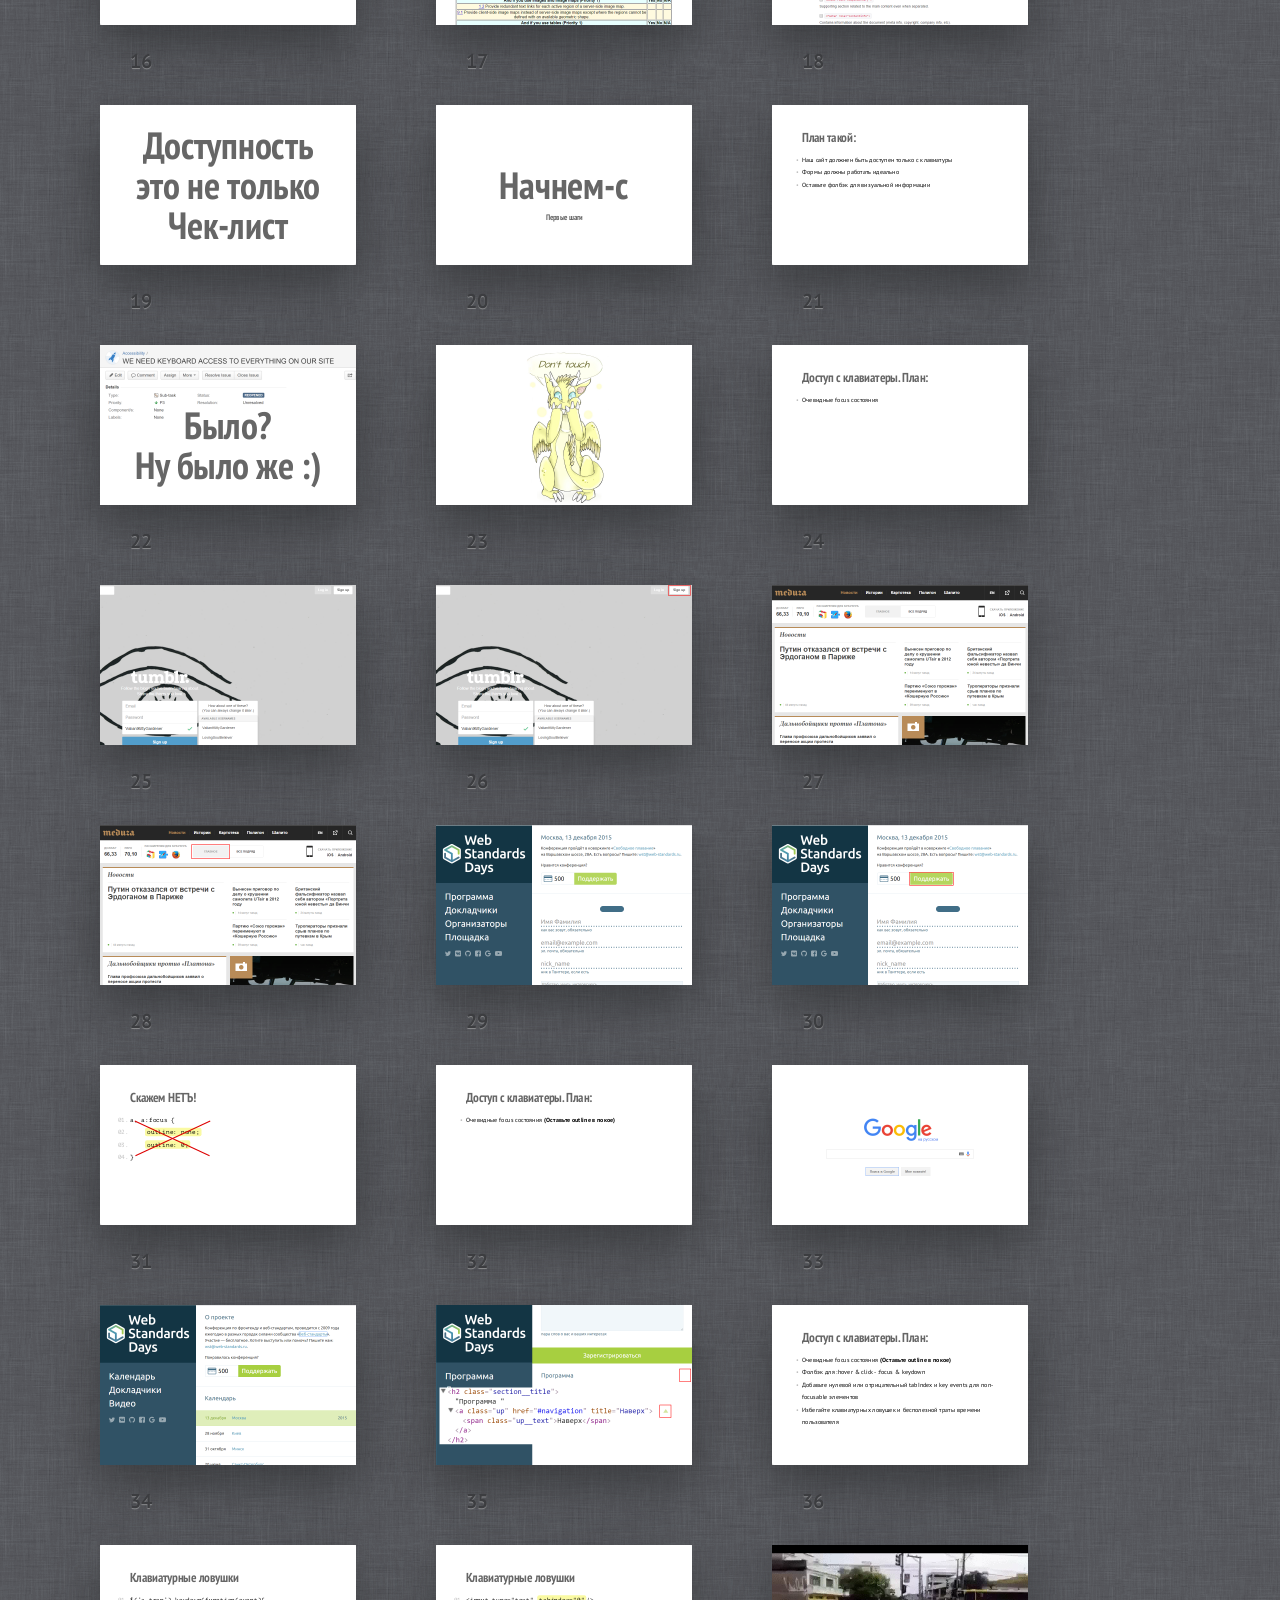
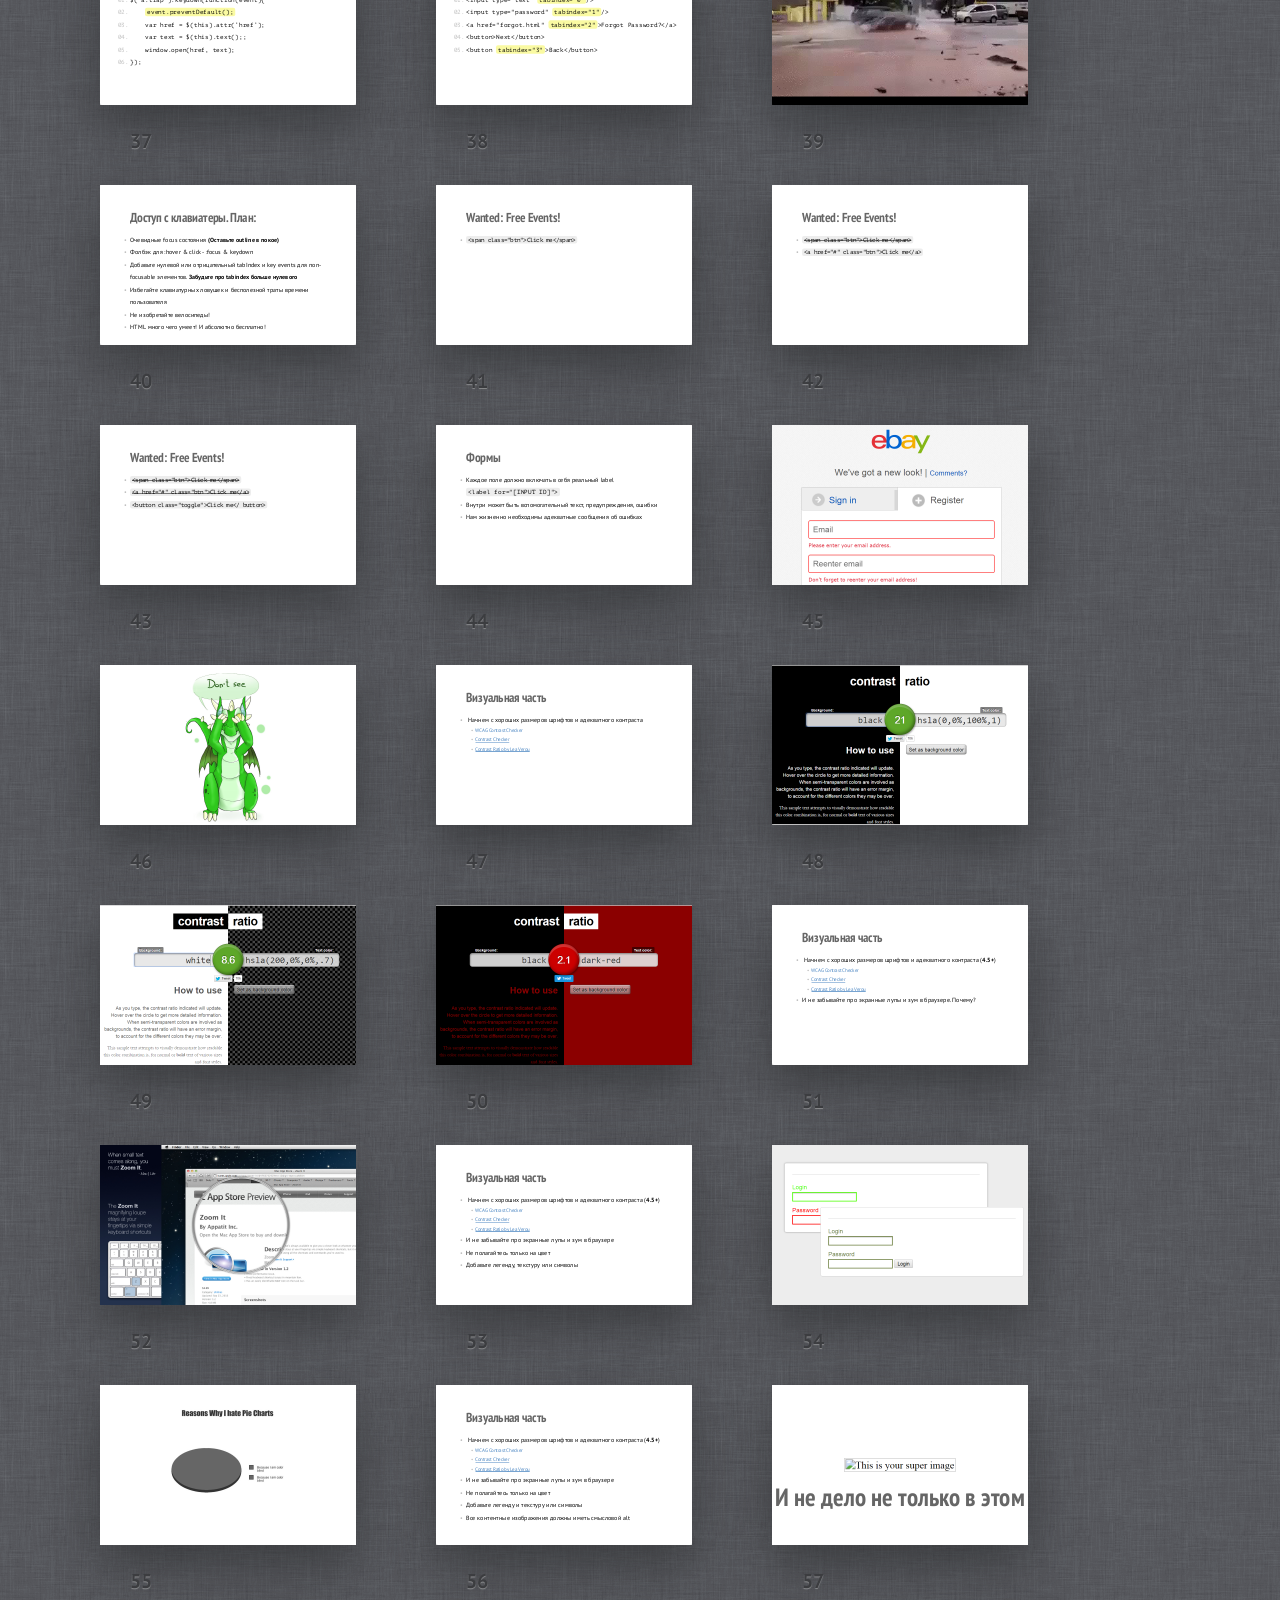
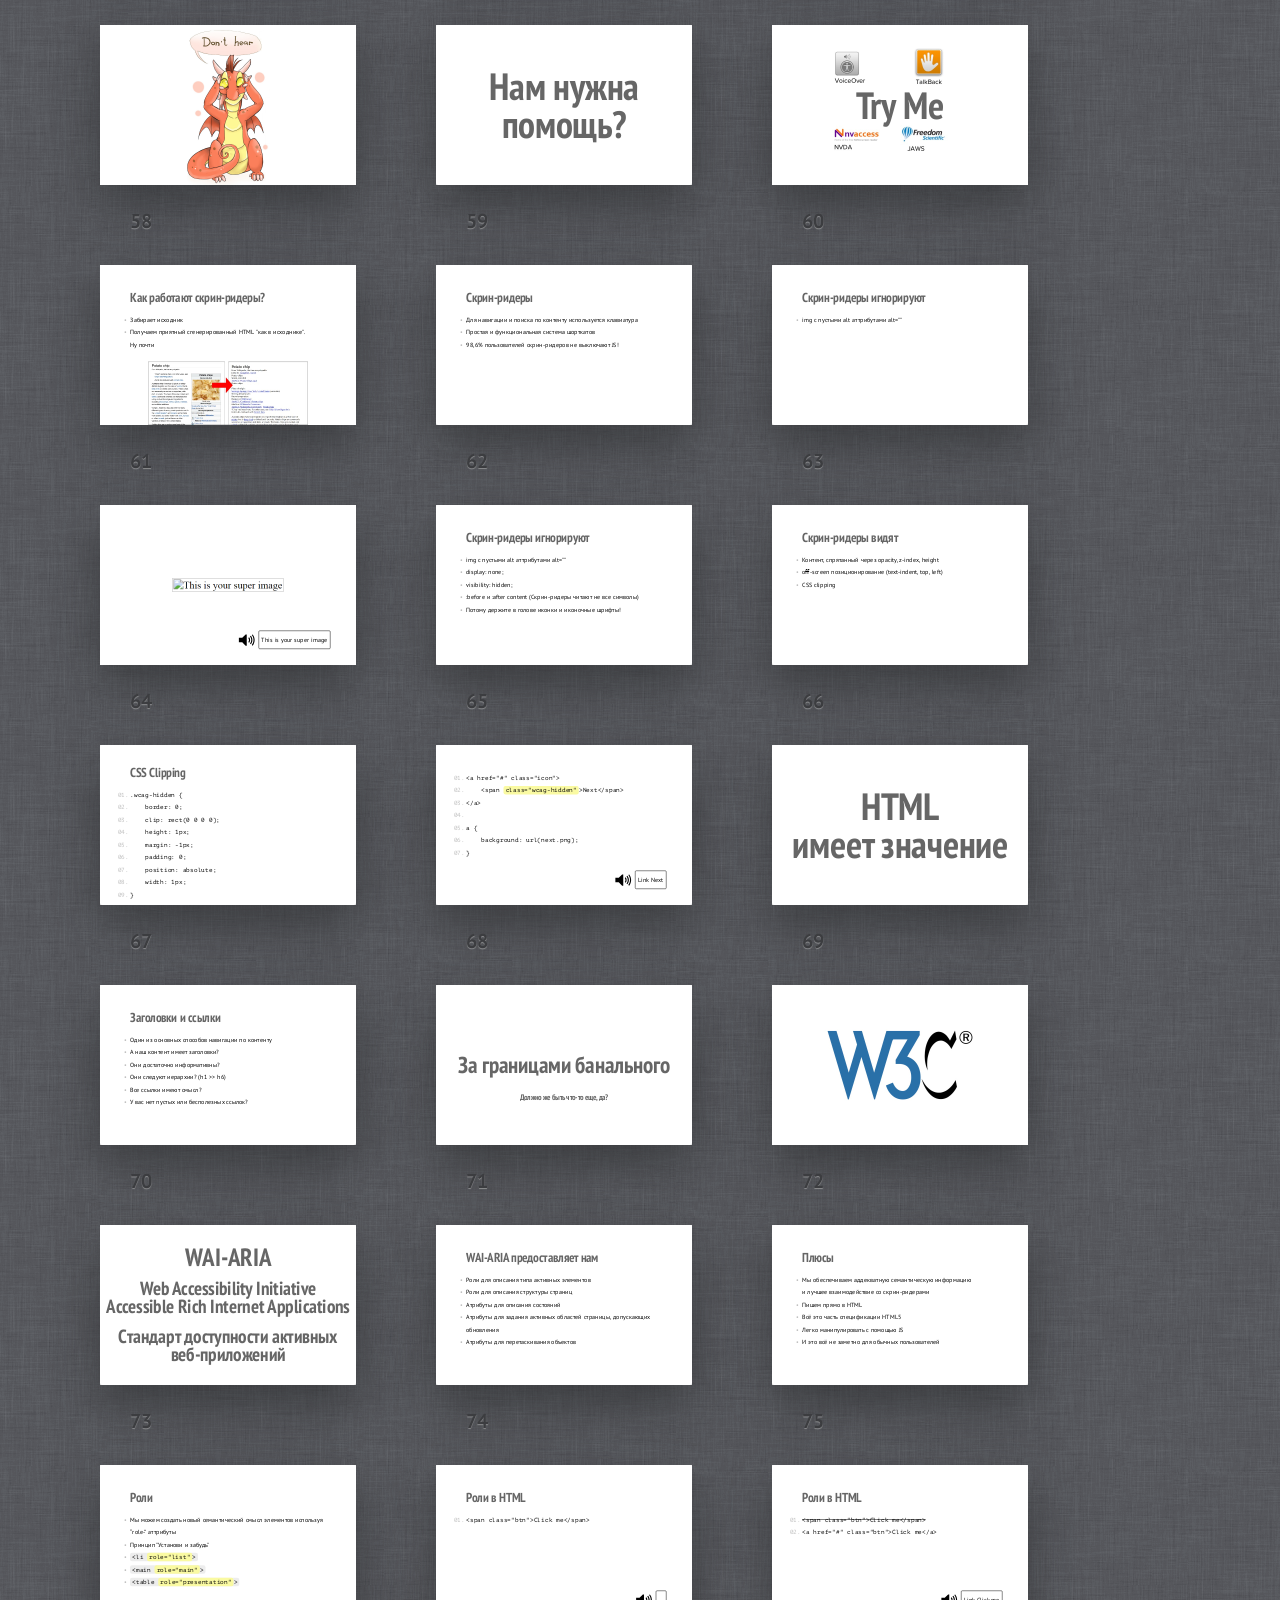
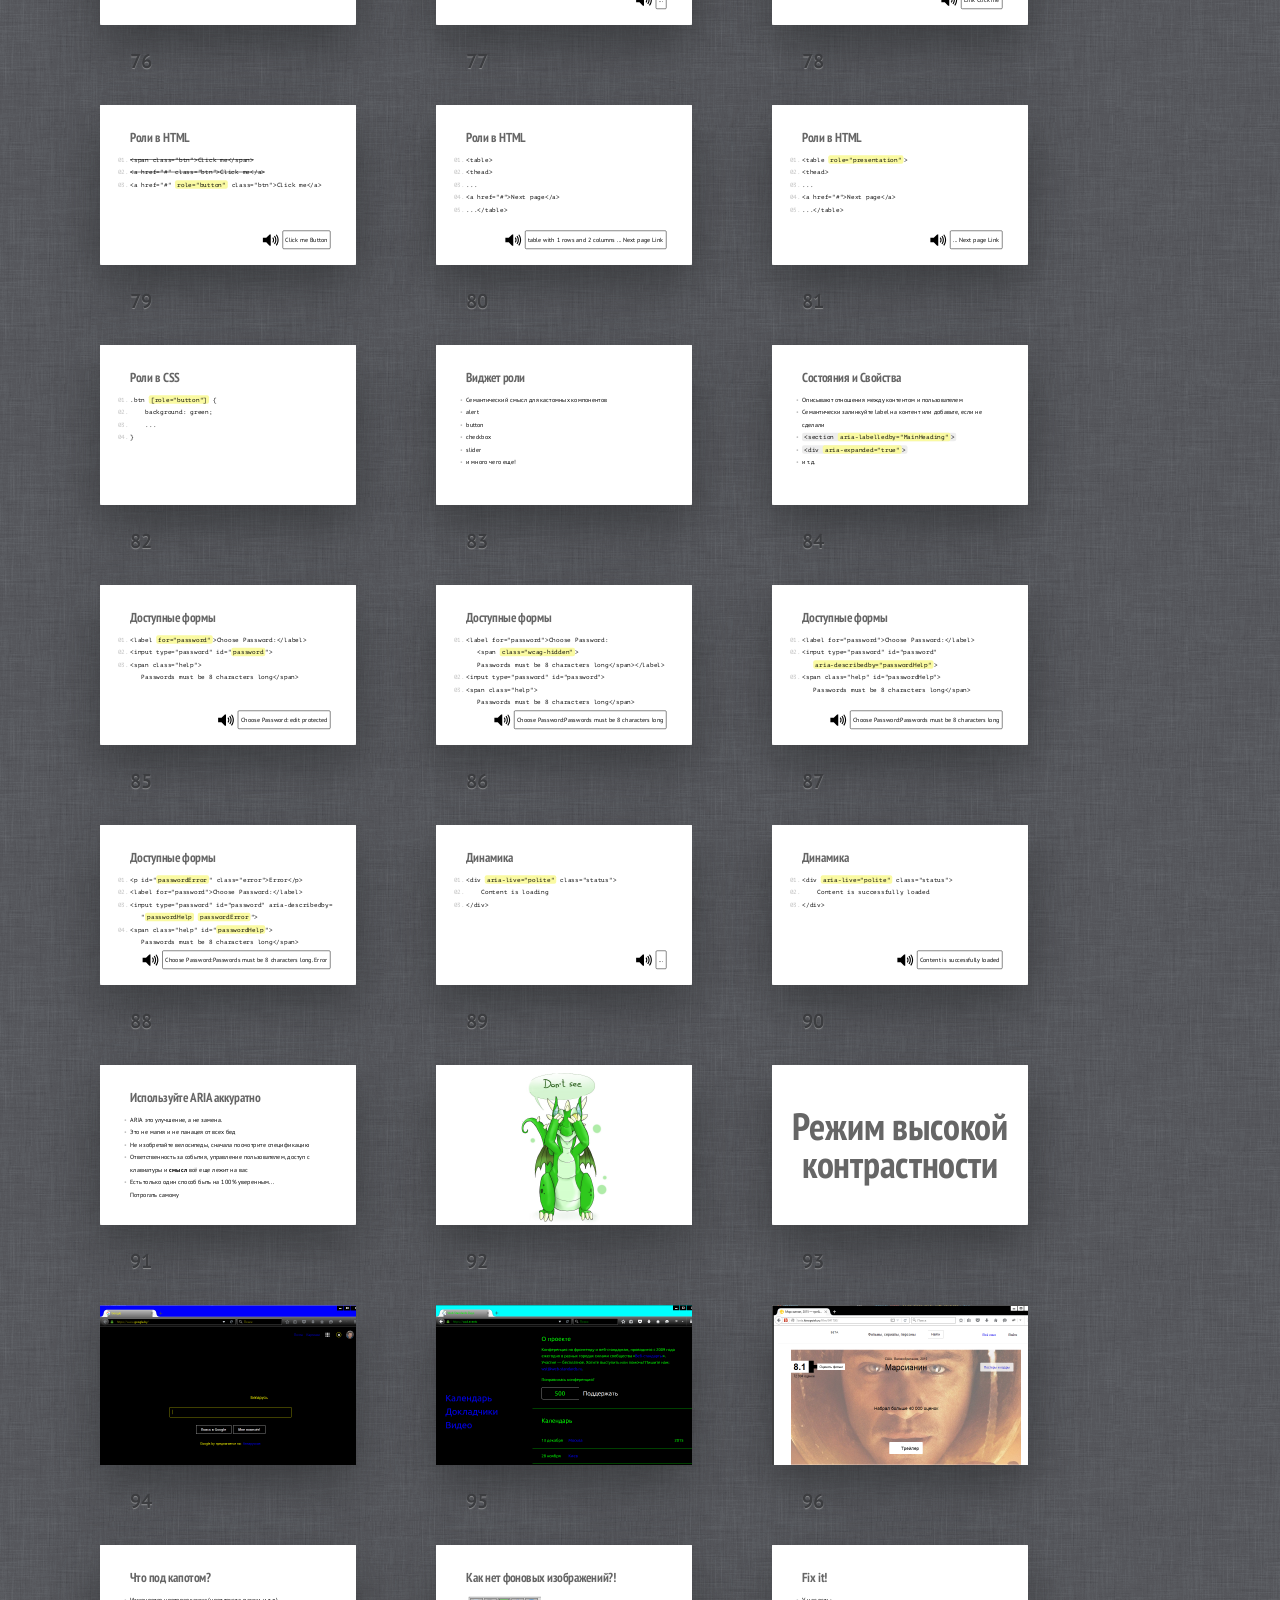
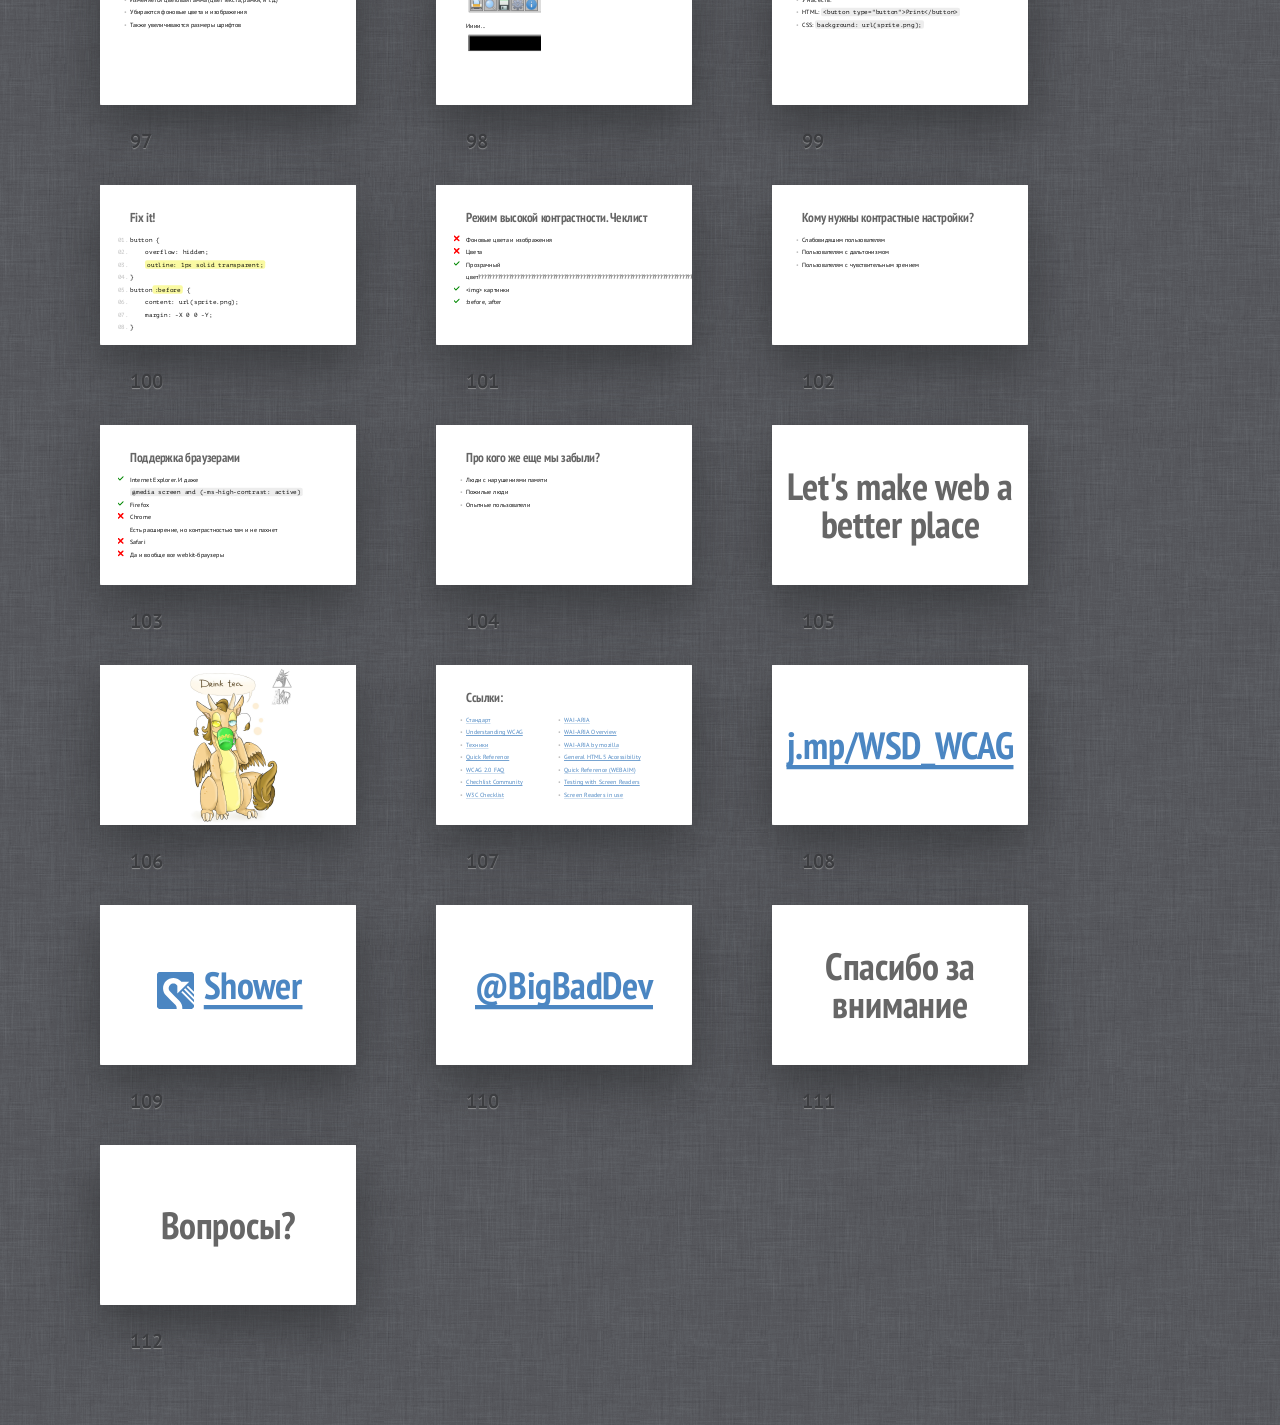
==== commit 6e34d0b7: "small fixes" ====
--- a/index.html
+++ b/index.html
@@ -1,7 +1,7 @@
 <!DOCTYPE HTML>
 <html lang="en">
 <head>
-	<title>Shower Presentation Engine</title>
+	<title>Вся боль доступного Веба</title>
 	<meta charset="utf-8">
 	<meta name="viewport" content="width=792, user-scalable=no">
 	<meta http-equiv="x-ua-compatible" content="ie=edge">
@@ -105,12 +105,12 @@
 		</div></section>
 
 	<section class="slide cover"><div>
-		<h2>W3C Чек-лист</h2>
+		<h2>W3C чек-лист</h2>
 		<img src="pictures/checklist.png" alt="">
 		</div></section>
 
 	<section class="slide cover"><div>
-		<h2>A11Y Чек-лист</h2>
+		<h2>A11Y чек-лист</h2>
 		<img src="pictures/checklist2.png" alt="">
 		</div></section>
 
@@ -233,7 +233,7 @@
 		<pre>
 			<code>&lt;input type="text" <mark>tabindex="0"</mark>/></code>
 			<code>&lt;input type="password" <mark>tabindex="1"</mark>/></code>
-			<code>&lt;a href="....html" <mark>tabindex="2"</mark>>Forgot Password?&lt;/a></code>
+			<code>&lt;a href="forgot.html" <mark>tabindex="2"</mark>>Forgot Password?&lt;/a></code>
 			<code>&lt;button&gt;Next&lt;/button&gt;</code>
 			<code>&lt;button <mark>tabindex="3"</mark>&gt;Back&lt;/button&gt;</code>
 		</pre>
@@ -250,7 +250,7 @@
 		<ul>
 			<li>Очевидные focus состояния <b>(Оставьте outline в покое)</b></li>
 			<li>Фолбэк для :hover &amp; click - <span>:focus &amp; keydown</span></li>
-			<li>Добавьте нулевой или отрицательный tabIndex и key events для non-focusable элементов</li>
+			<li>Добавьте нулевой или отрицательный tabIndex и key events для non-focusable элементов. <b>Забудьте про tabindex больше нулевого</b></li>
 			<li>Избегайте клавиатурных ловушек и бесполезной траты времени пользователя</li>
 			<li class="next">Не изобретайте велосипеды!</li>
 			<li class="next">HTML много чего умеет! И абсолютно бесплатно!</li>
@@ -432,7 +432,7 @@
 
 	<section class="slide cover"><div>
 		<img src="pictures/image_alt.png" alt="">
-		<div class="wcag-block"><div class="wcag-read">This is super image</div></div>
+		<div class="wcag-block"><div class="wcag-read">This is your super image</div></div>
 		</div></section>
 
 	<section class="slide"><div>
@@ -484,7 +484,7 @@
 		</div></section>
 
 	<section class="slide shout"><div>
-		<h2>HTML<br>Имеет значение</h2>
+		<h2>HTML<br>имеет значение</h2>
 		</div></section>
 
 	<section class="slide"><div>
@@ -495,7 +495,7 @@
 			<li class="next">Они достаточно информативны?</li>
 			<li class="next">Они следуют иерархии? (h1 >> h6)</li>
 			<li class="next">Все ссылки имеют смысл?</li>
-			<li class="next">У вас нету пустых или бесполезных ссылок?</li>
+			<li class="next">У вас нет пустых или бесполезных ссылок?</li>
 		</ul>
 		</div></section>
 
@@ -512,7 +512,7 @@
 		<h2 class="definition">WAI-ARIA</h2>
 		<div class="next">
 			<h2 class="description">Web Accessibility Initiative<br>Accessible Rich Internet Applications</h2>
-			<h2 class="description sublevel">Cтандарт доступности активных веб-приложений</h2>
+			<h2 class="description sublevel">Cтандарт доступности активных <br>веб-приложений</h2>
 		</div>
 		</div></section>
 
@@ -533,7 +533,7 @@
 			<li>Мы обеспечиваем аддекватную семантическую информацию<br> и лучшее взаимодействие со скрин-ридерами</li>
 			<li>Пишем прямо в HTML</li>
 			<li>Всё это часть спецификации HTML5</li>
-			<li>Легко манипулировать с помошью JS</li>
+			<li>Легко манипулировать с помощью JS</li>
 			<li>И это всё не заметно для обычных пользователей</li>
 		</ul>
 		</div></section>
@@ -553,6 +553,7 @@
 		<h2>Роли в HTML</h2>
 		<pre>
 			<code>&lt;span class="btn"&gt;Click me&lt;/span&gt;</code>
+			<div class="wcag-block"><div class="wcag-read">...</div></div>
 		</pre>
 		</div></section>
 
@@ -561,6 +562,7 @@
 		<pre>
 			<code><s>&lt;span class="btn"&gt;Click me&lt;/span&gt;</s></code>
 			<code>&lt;a href="#" class="btn"&gt;Click me&lt;/a&gt;</code>
+			<div class="wcag-block"><div class="wcag-read">Link Click me</div></div>
 		</pre>
 		</div></section>
 
@@ -580,9 +582,9 @@
 			<code>&lt;table&gt;</code>
 			<code>&lt;thead&gt;</code>
 			<code>...</code>
-			<code>&lt;a href="#"&gt;Info&lt;/a&gt;</code>
+			<code>&lt;a href="#"&gt;Next page&lt;/a&gt;</code>
 			<code>...&lt;/table&gt;</code>
-			<div class="wcag-block"><div class="wcag-read">table with 2 rows and 1 columns ... Info Link</div></div>
+			<div class="wcag-block"><div class="wcag-read">table with 1 rows and 2 columns ... Next page Link</div></div>
 		</pre>
 		</div></section>
 
@@ -592,9 +594,9 @@
 			<code>&lt;table <mark>role="presentation"</mark>&gt;</code>
 			<code>&lt;thead&gt;</code>
 			<code>...</code>
-			<code>&lt;a href="#"&gt;Info&lt;/a&gt;</code>
+			<code>&lt;a href="#"&gt;Next page&lt;/a&gt;</code>
 			<code>...&lt;/table&gt;</code>
-			<div class="wcag-block"><div class="wcag-read">... Info Link</div></div>
+			<div class="wcag-block"><div class="wcag-read">... Next page Link</div></div>
 		</pre>
 		</div></section>
 
@@ -675,7 +677,9 @@
 	<section class="slide"><div>
 		<h2>Динамика</h2>
 		<pre>
-			<code>&lt;div <mark>aria-live="polite"</mark> class="status"> <br>	Content is loading&lt;/div></code>
+			<code>&lt;div <mark>aria-live="polite"</mark> class="status"></code>
+			<code>	Content is loading</code>
+			<code>&lt;/div></code>
 			<div class="wcag-block"><div class="wcag-read">...</div></div>
 		</pre>
 		</div></section>
@@ -683,7 +687,9 @@
 	<section class="slide"><div>
 		<h2>Динамика</h2>
 		<pre>
-			<code>&lt;div <mark>aria-live="polite"</mark> class="status"> <br>	Content is successfully loaded&lt;/div></code>
+			<code>&lt;div <mark>aria-live="polite"</mark> class="status"></code>
+			<code>	Content is successfully loaded</code>
+			<code>&lt;/div></code>
 			<div class="wcag-block"><div class="wcag-read">Content is successfully loaded</div></div>
 		</pre>
 		</div></section>
@@ -763,10 +769,10 @@
 	<section class="slide"><div>
 		<h2>Режим высокой контрастности. Чеклист</h2>
 		<ul class="adv">
-			<li class="no next">Background</li>
-			<li class="no next">Colors</li>
-			<li class="yes next">Transparent colors</li>
-			<li class="yes next">&lt;img> Images</li>
+			<li class="no next">Фоновые цвета и изображения</li>
+			<li class="no next">Цвета</li>
+			<li class="yes next">Прозрачный цвет?????????????????????????????????????????????????????????????????????????????????????????????????????????</li>
+			<li class="yes next">&lt;img> картинки</li>
 			<li class="yes next">:before, :after</li>
 		</ul>
 		</div></section>
@@ -789,7 +795,7 @@
 			<li class="yes next">Firefox</li>
 			<li class="no next">Chrome <br>   <span class="next">Есть расширение, но контрастностью там и не пахнет</span></li>
 			<li class="no next">Safari</li>
-			<li class="no next">webkit-*</li>
+			<li class="no next">Да и вообще все webkit-браузеры</li>
 		</ul>
 		</div></section>
 
@@ -800,10 +806,6 @@
 			<li>Пожилые люди</li>
 			<li>Опытные пользователи</li>
 		</ul>
-		</div></section>
-
-	<section class="slide shout"><div>
-		<h2>И напоследок</h2>
 		</div></section>
 
 	<section class="slide shout"><div>
--- a/index.css
+++ b/index.css
@@ -56,13 +56,13 @@
 
 .wcag-read:before {
 	position: absolute;
-	top: 3px;
-	left: -70px;
+	top: 0;
+	left: -85px;
 	display: block;
-	width: 128px;
-	height: 128px;
+	width: 90px;
+	height: 90px;
 	content: '';
-	background: url(pictures/reader_icon.png) no-repeat;
+	background: url(pictures/reader.svg) no-repeat;
 }
 
 .slide.code_88 code {
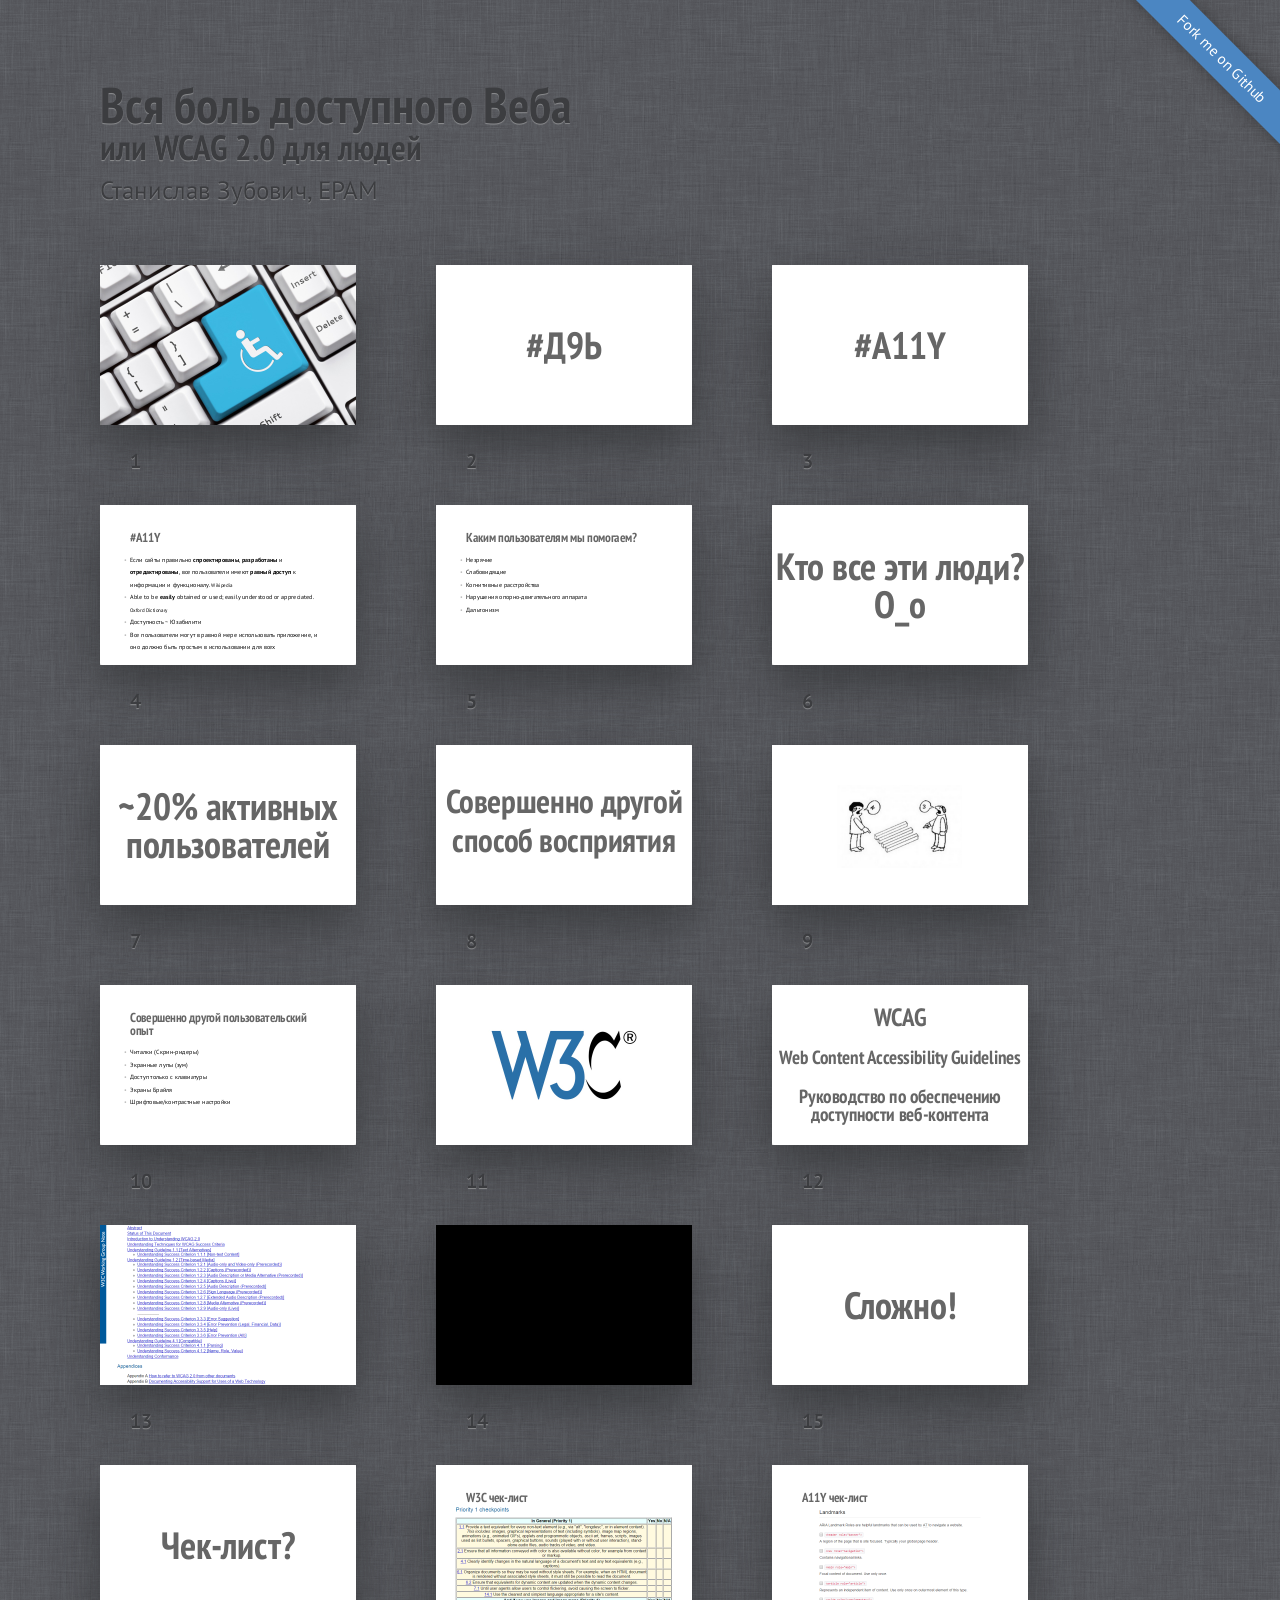
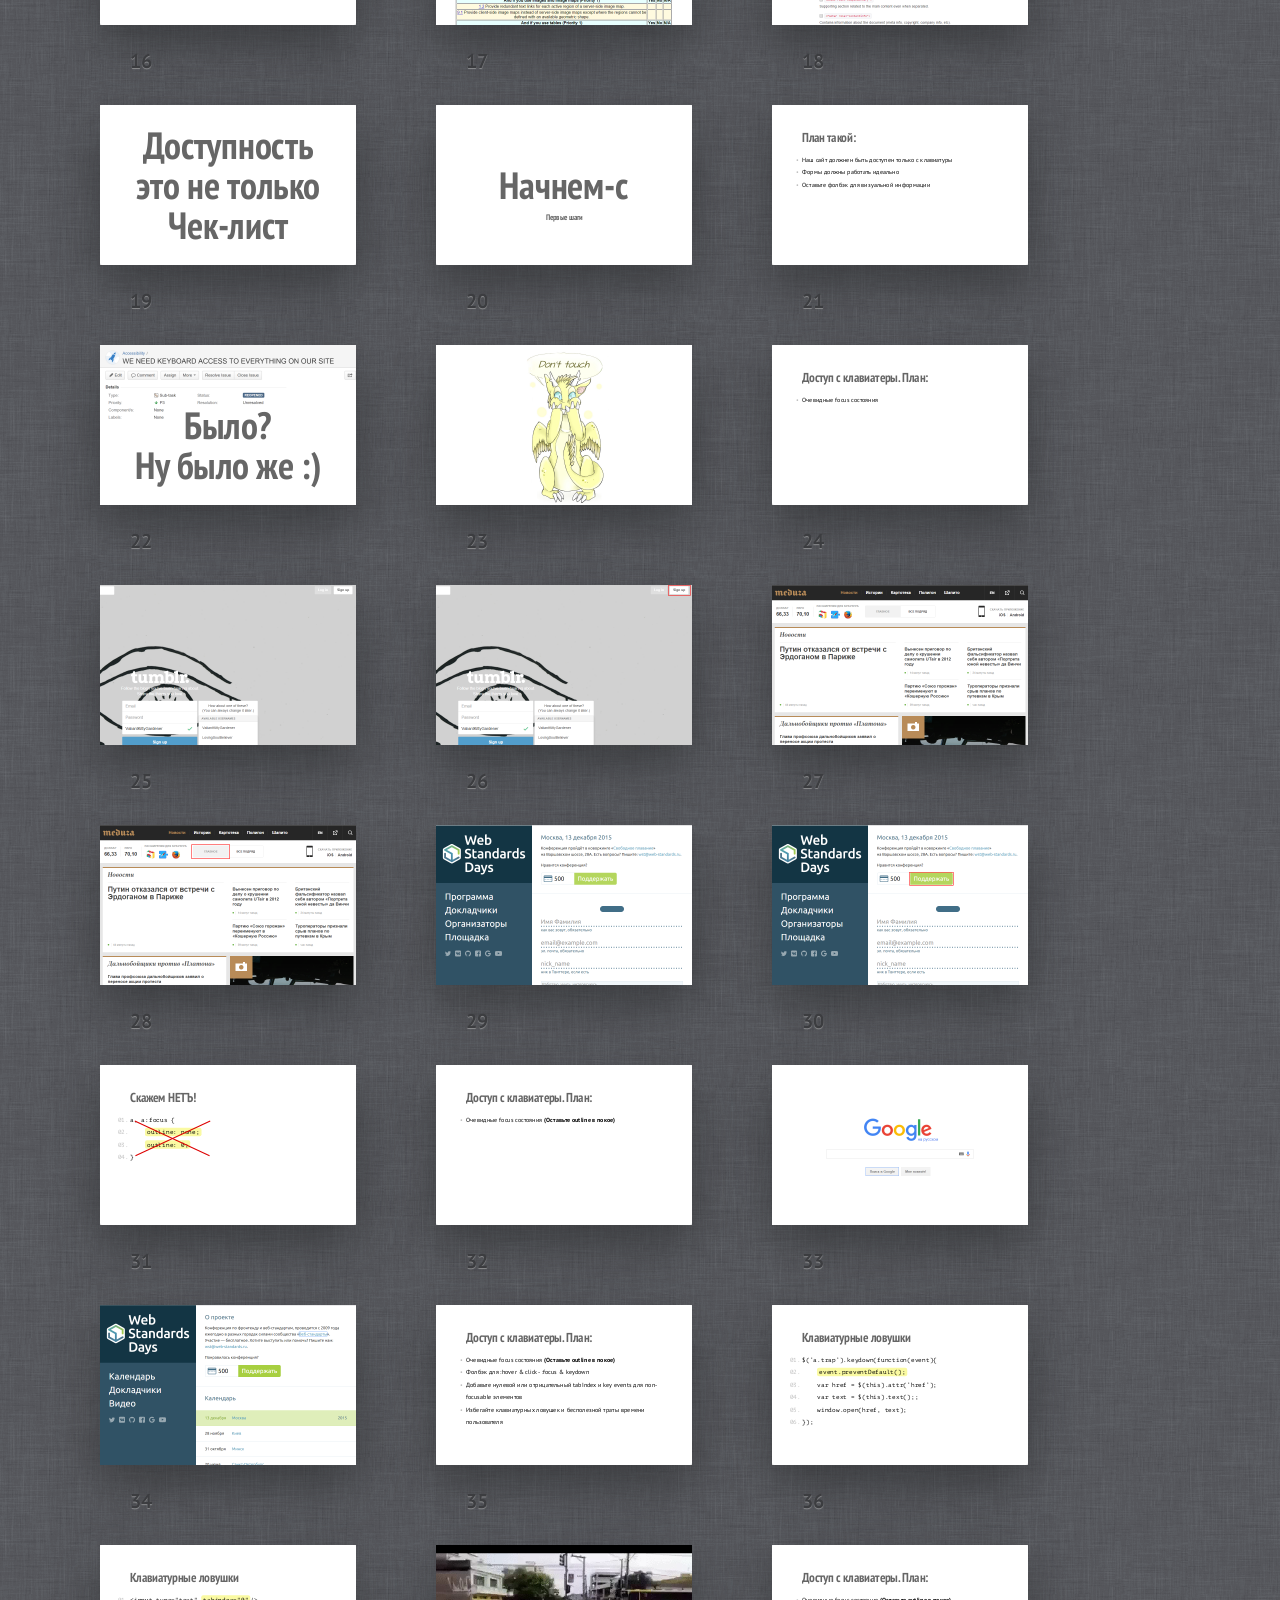
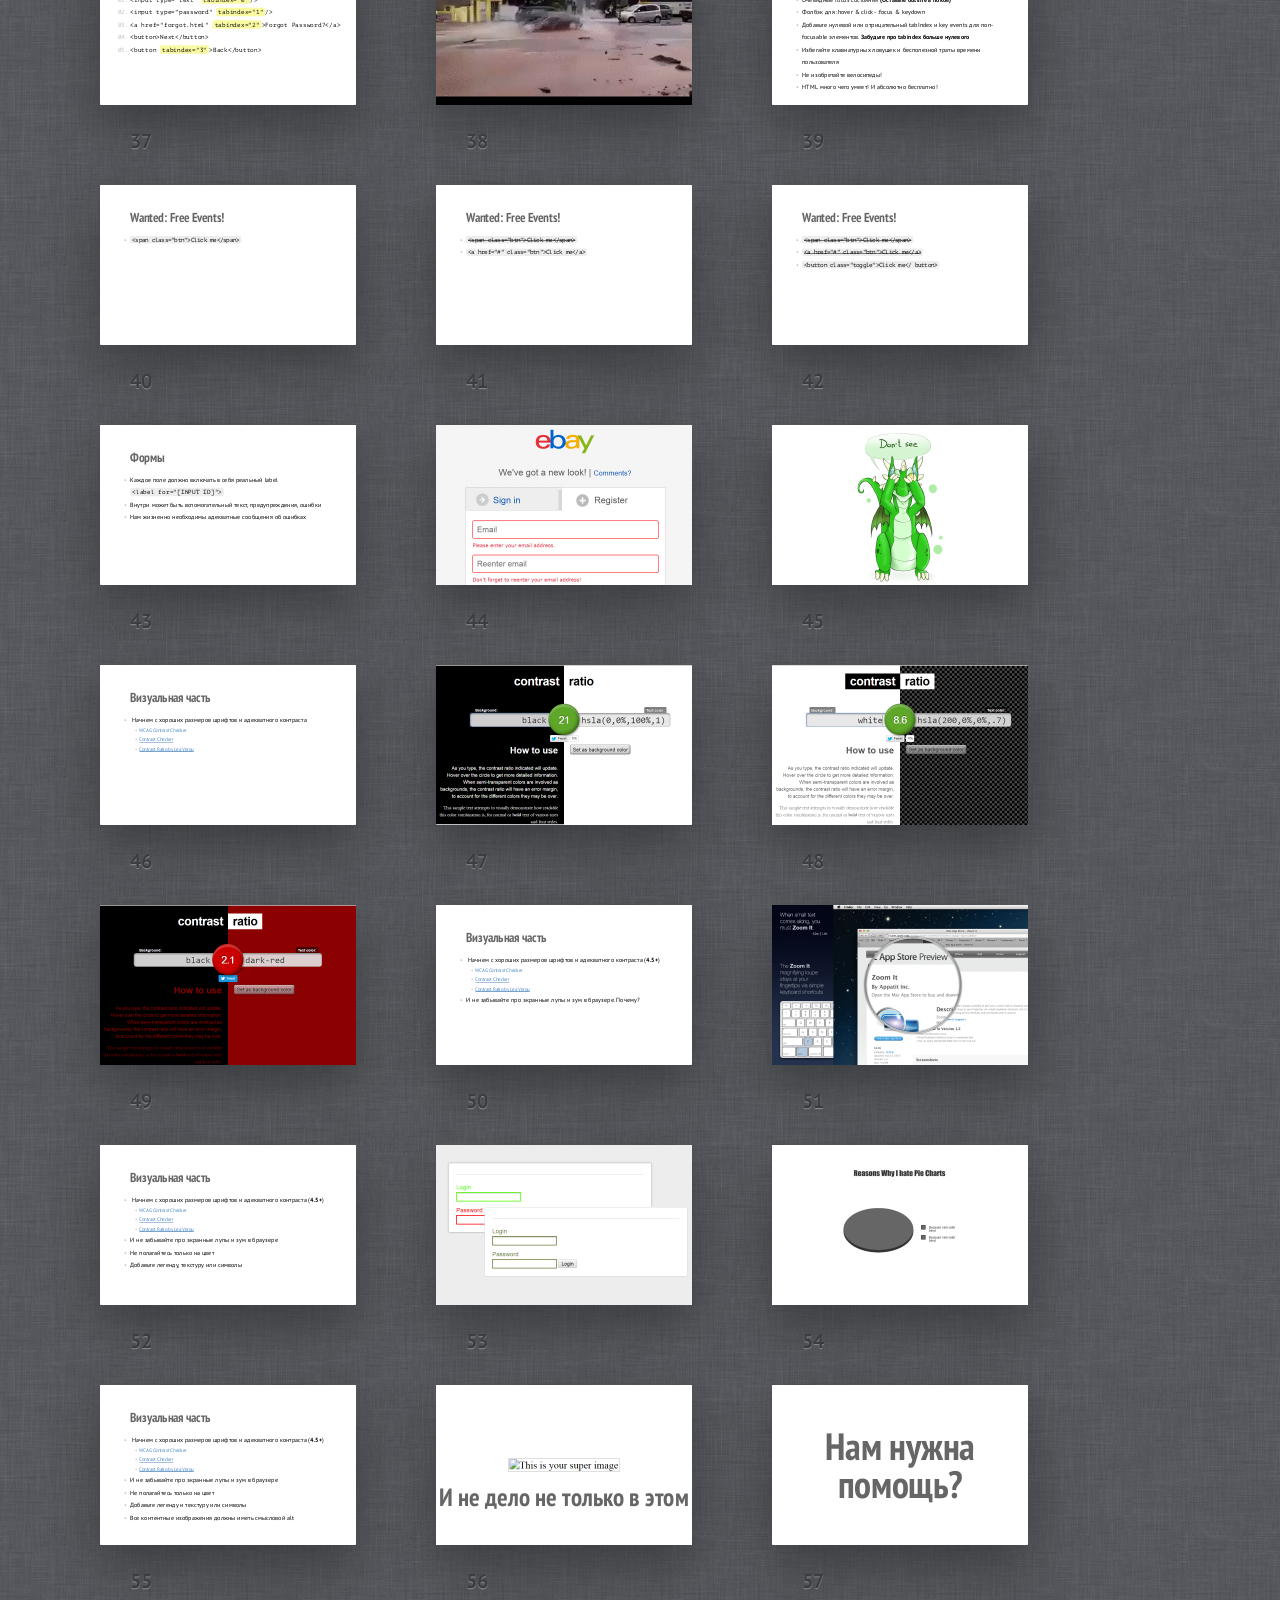
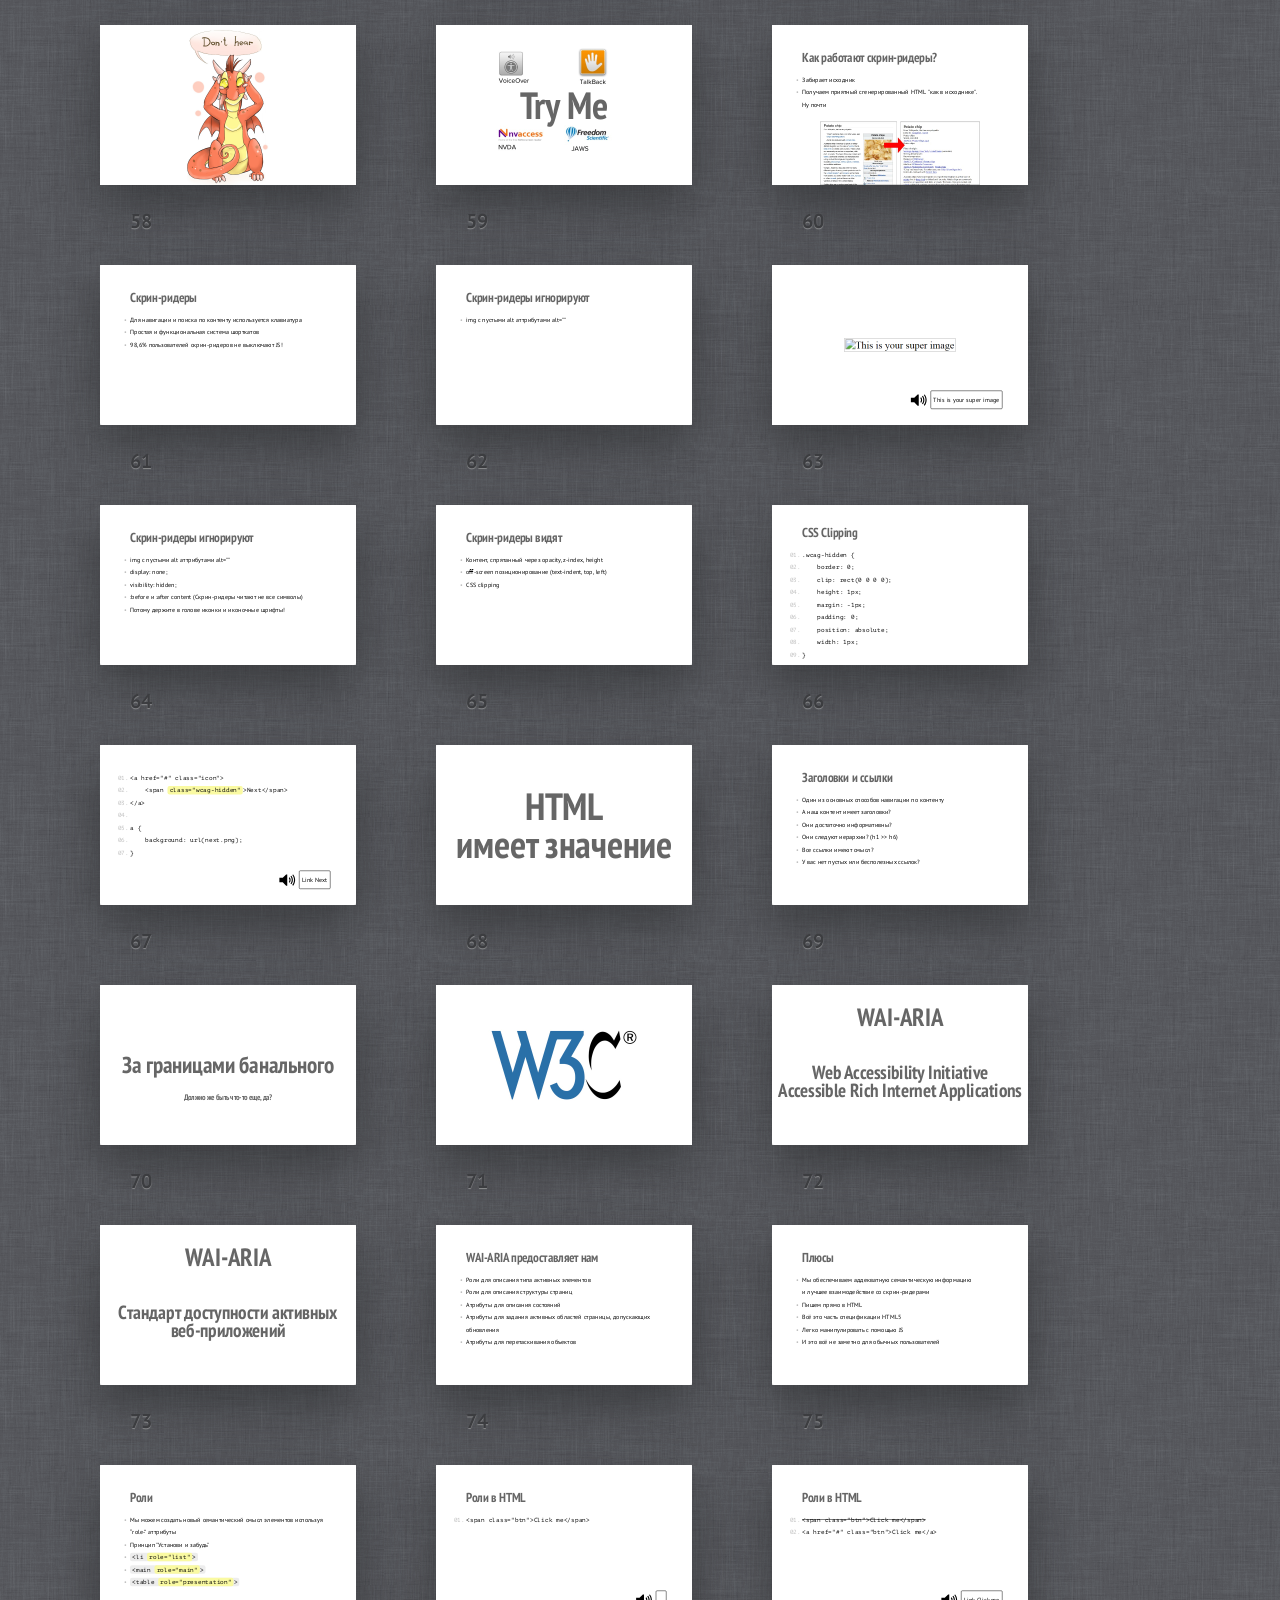
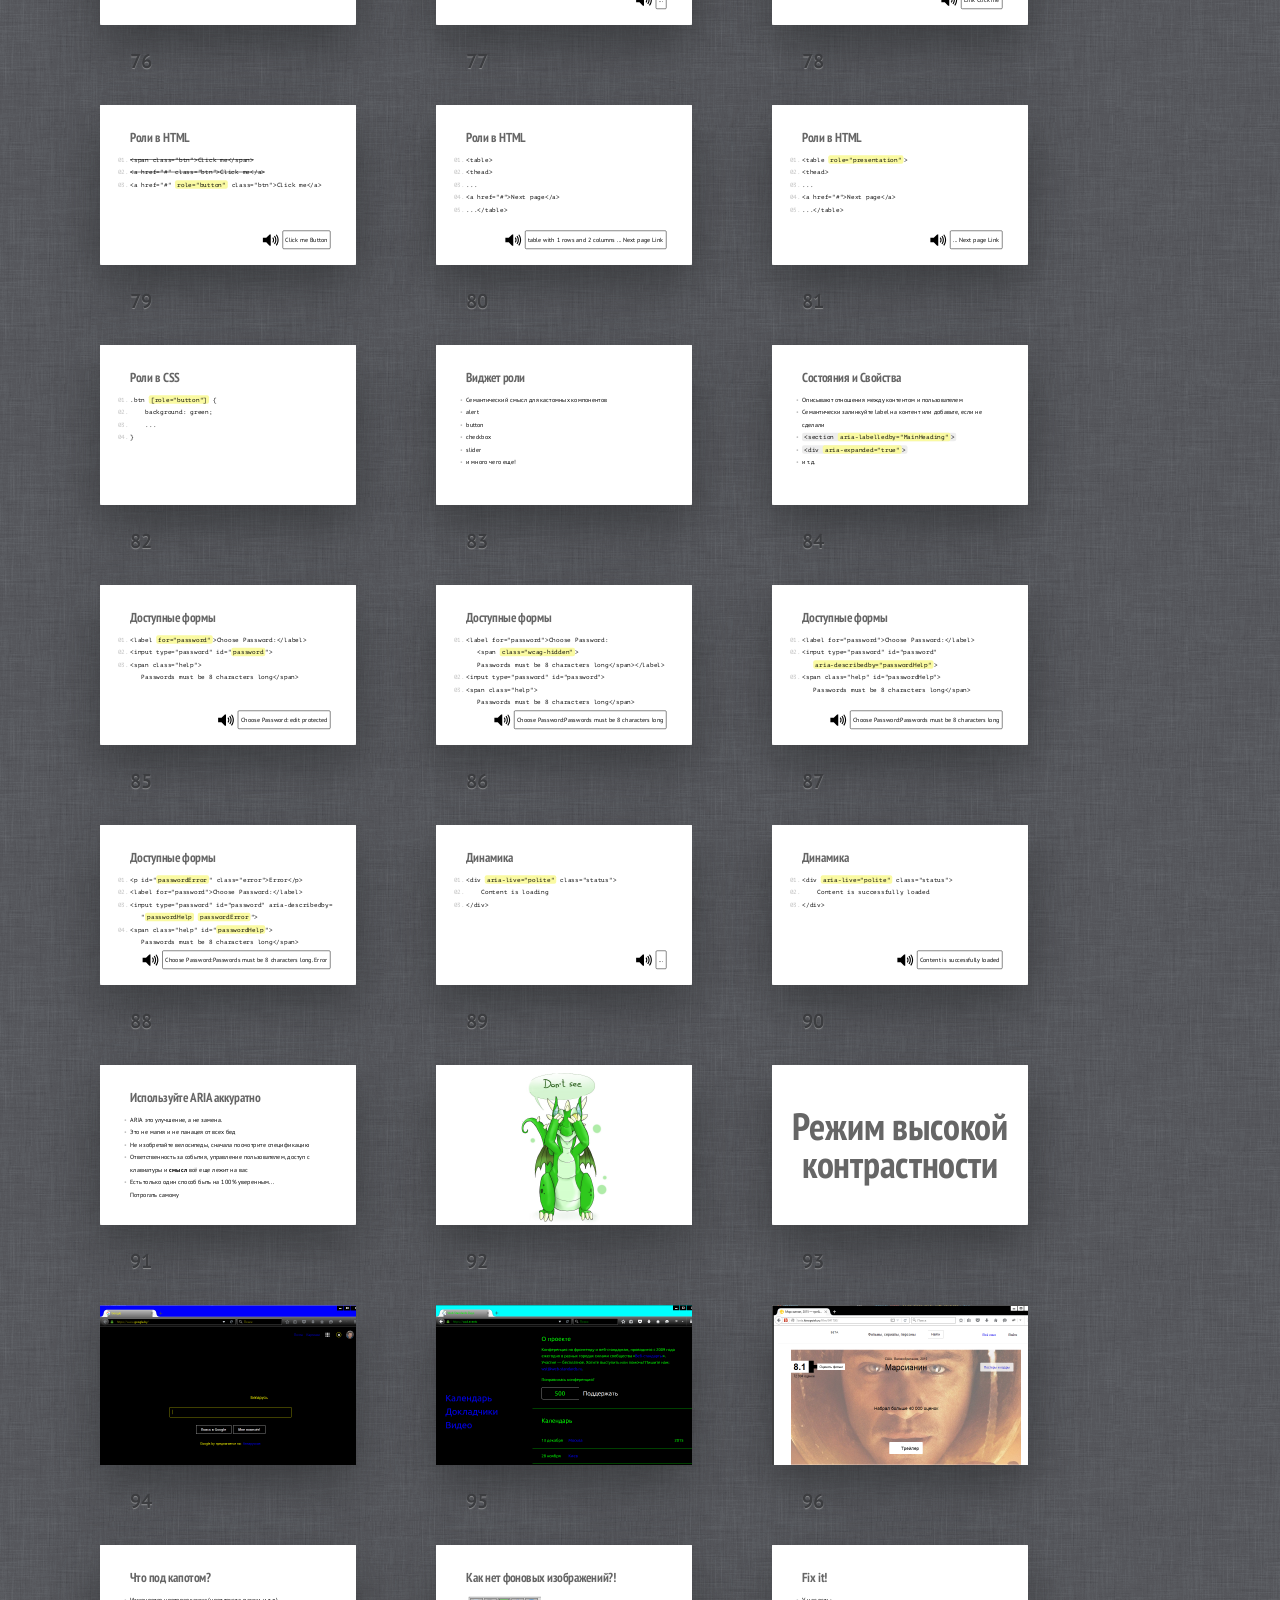
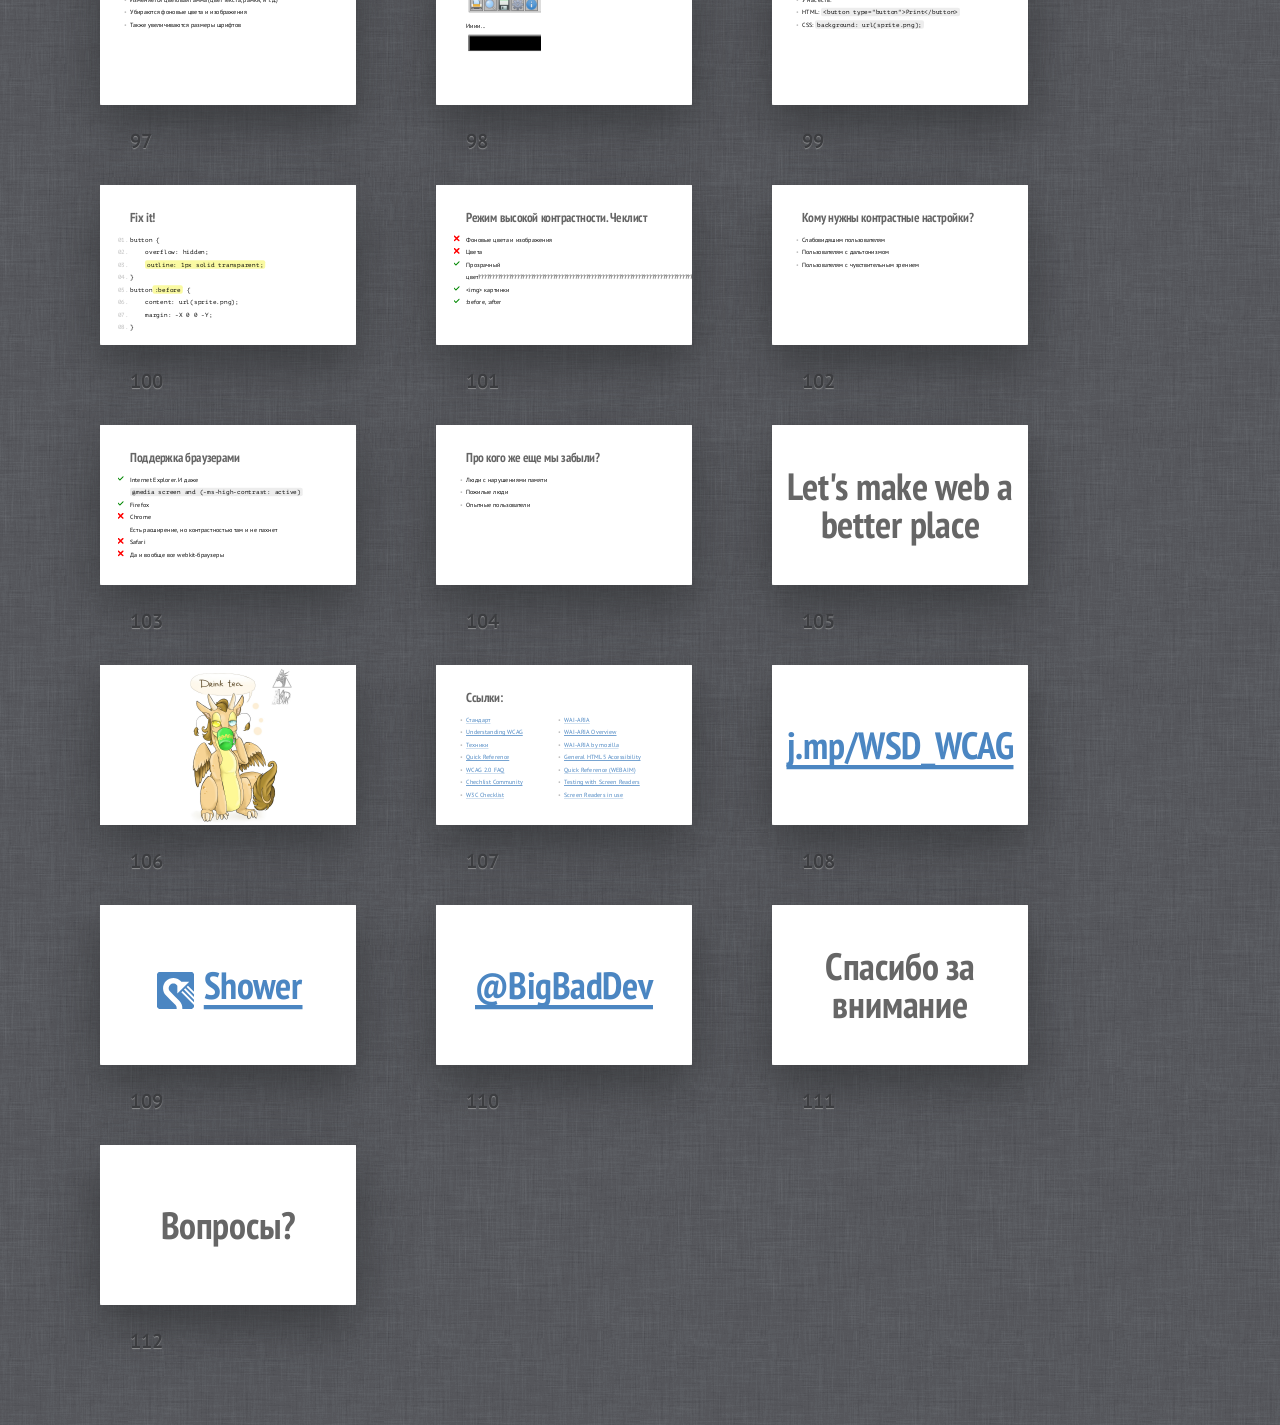
==== commit 9507f3c8: "small changes" ====
--- a/index.html
+++ b/index.html
@@ -19,11 +19,11 @@
 		</div></section>
 
 	<section class="slide shout"><div>
+		<h2>#Д9Ь</h2>
+		</div></section>
+
+	<section class="slide shout"><div>
 		<h2>#A11Y</h2>
-		</div></section>
-
-	<section class="slide shout"><div>
-		<h2>#Д9Ь</h2>
 		</div></section>
 
 	<section class="slide"><div>
@@ -200,10 +200,6 @@
 
 	<section class="slide cover shout"><div>
 		<img src="pictures/outline_wsd.png" alt="">
-		</div></section>
-
-	<section class="slide cover shout"><div>
-		<img src="pictures/wsd_outline_reveal_bonus.png" alt="">
 		</div></section>
 
 	<section class="slide"><div>
@@ -391,12 +387,12 @@
 		<h2 class="next" style="top:70%; font-size:100px">И не дело не только в этом</h2>
 		</div></section>
 
+	<section class="slide shout"><div>
+		<h2>Нам нужна помощь?</h2>
+		</div></section>
+
 	<section class="slide cover shout"><div>
 		<img src="pictures/dragon_listen.png" alt="">
-		</div></section>
-
-	<section class="slide shout"><div>
-		<h2>Нам нужна помощь?</h2>
 		</div></section>
 
 	<section class="slide shout cover"><div>
@@ -512,7 +508,13 @@
 		<h2 class="definition">WAI-ARIA</h2>
 		<div class="next">
 			<h2 class="description">Web Accessibility Initiative<br>Accessible Rich Internet Applications</h2>
-			<h2 class="description sublevel">Cтандарт доступности активных <br>веб-приложений</h2>
+		</div>
+		</div></section>
+
+	<section class="slide shout shout_description"><div>
+		<h2 class="definition">WAI-ARIA</h2>
+		<div class="next">
+			<h2 class="description">Cтандарт доступности активных <br>веб-приложений</h2>
 		</div>
 		</div></section>
 
--- a/index.css
+++ b/index.css
@@ -28,6 +28,11 @@
 .slide.shout.shout_description .description {
 	font-size: 75px;
 	top:45%;
+}
+
+.slide.shout.shout_description .description:only-child {
+	font-size: 75px;
+	top:60%;
 }
 
 .slide.shout.shout_description .description.sublevel {
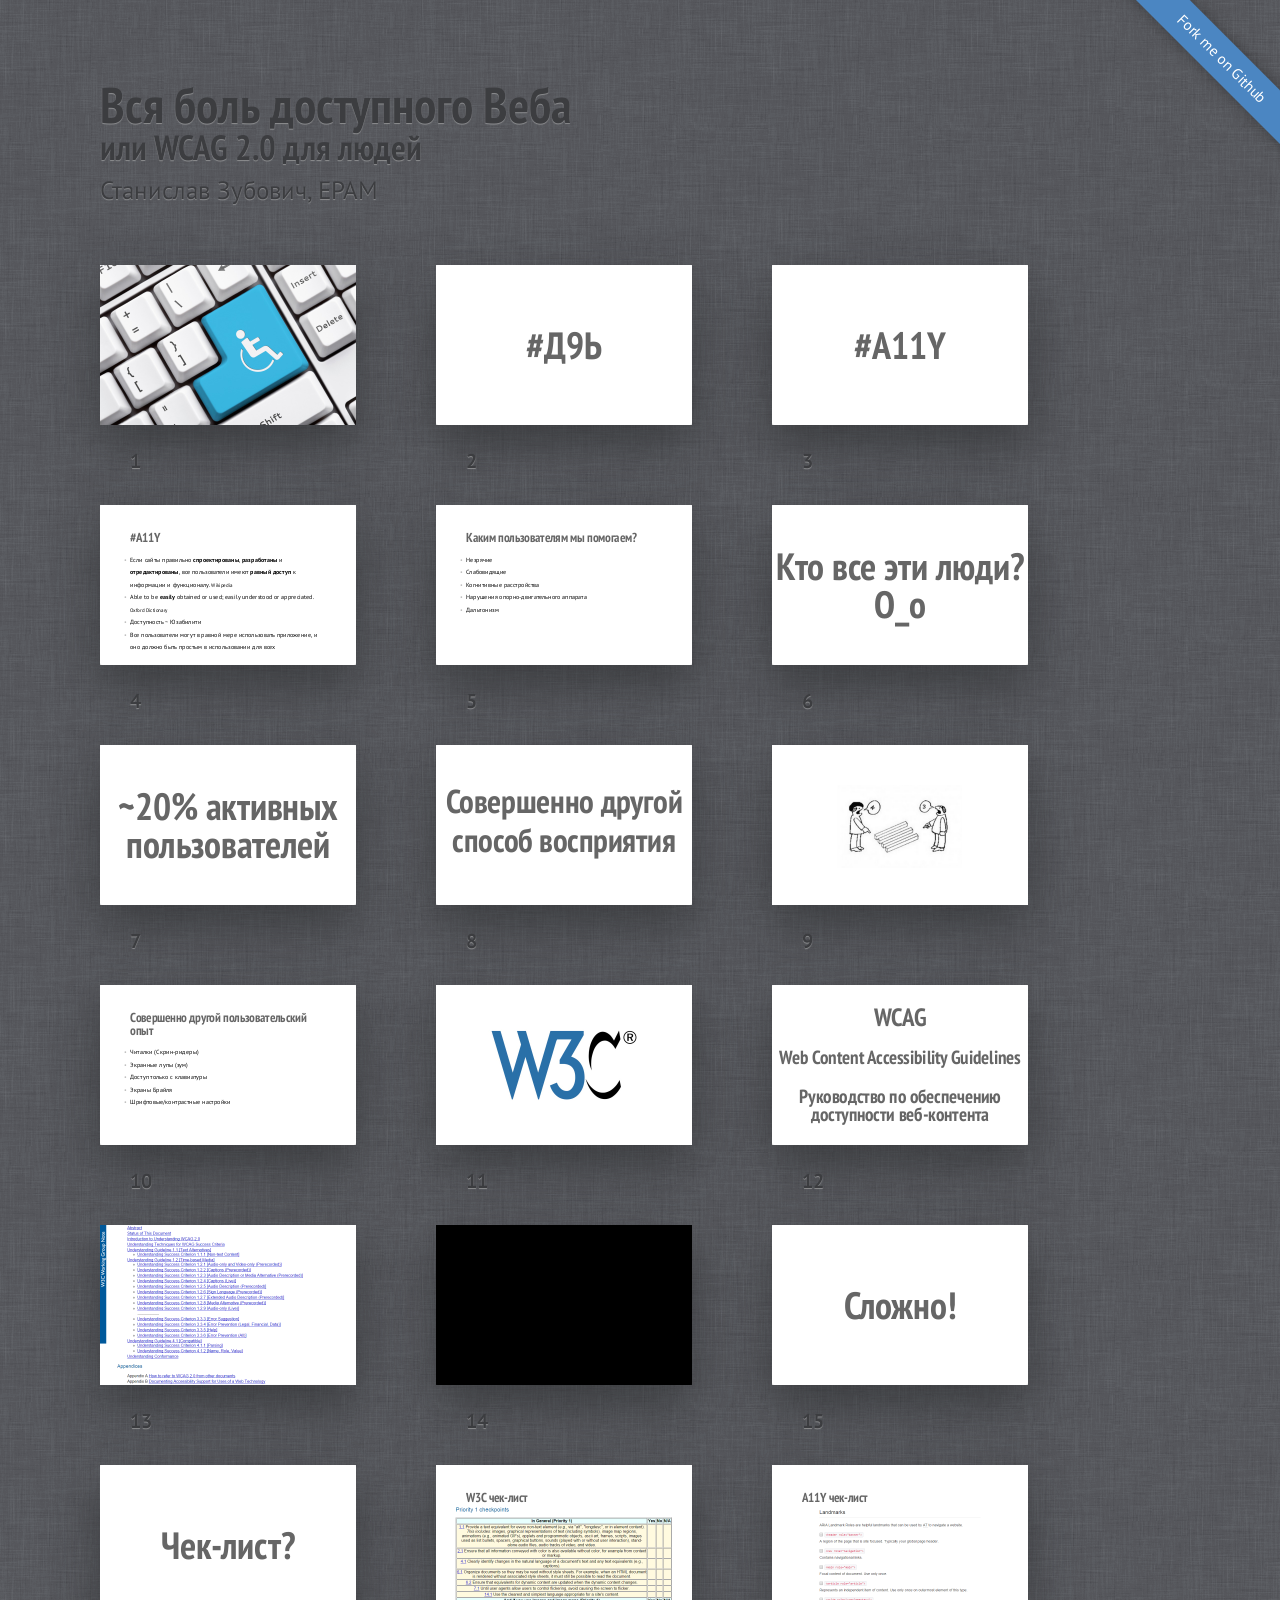
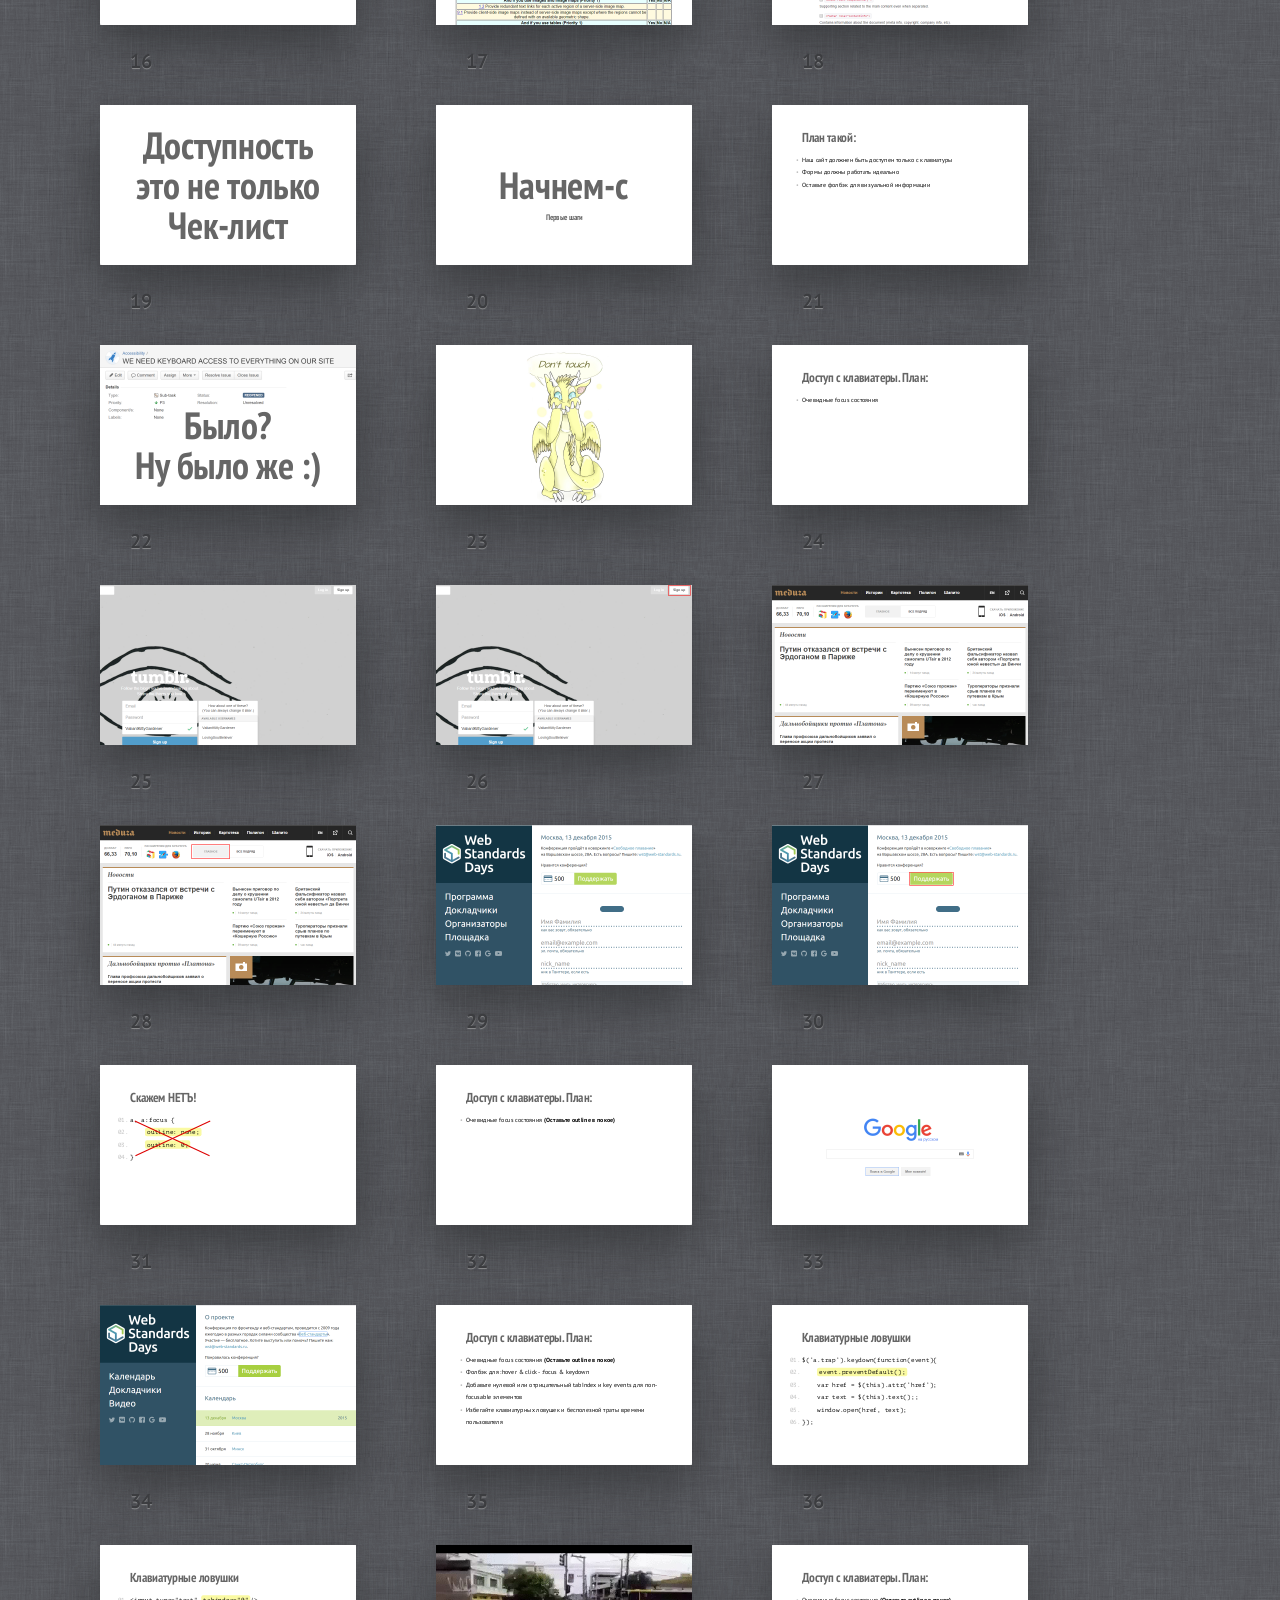
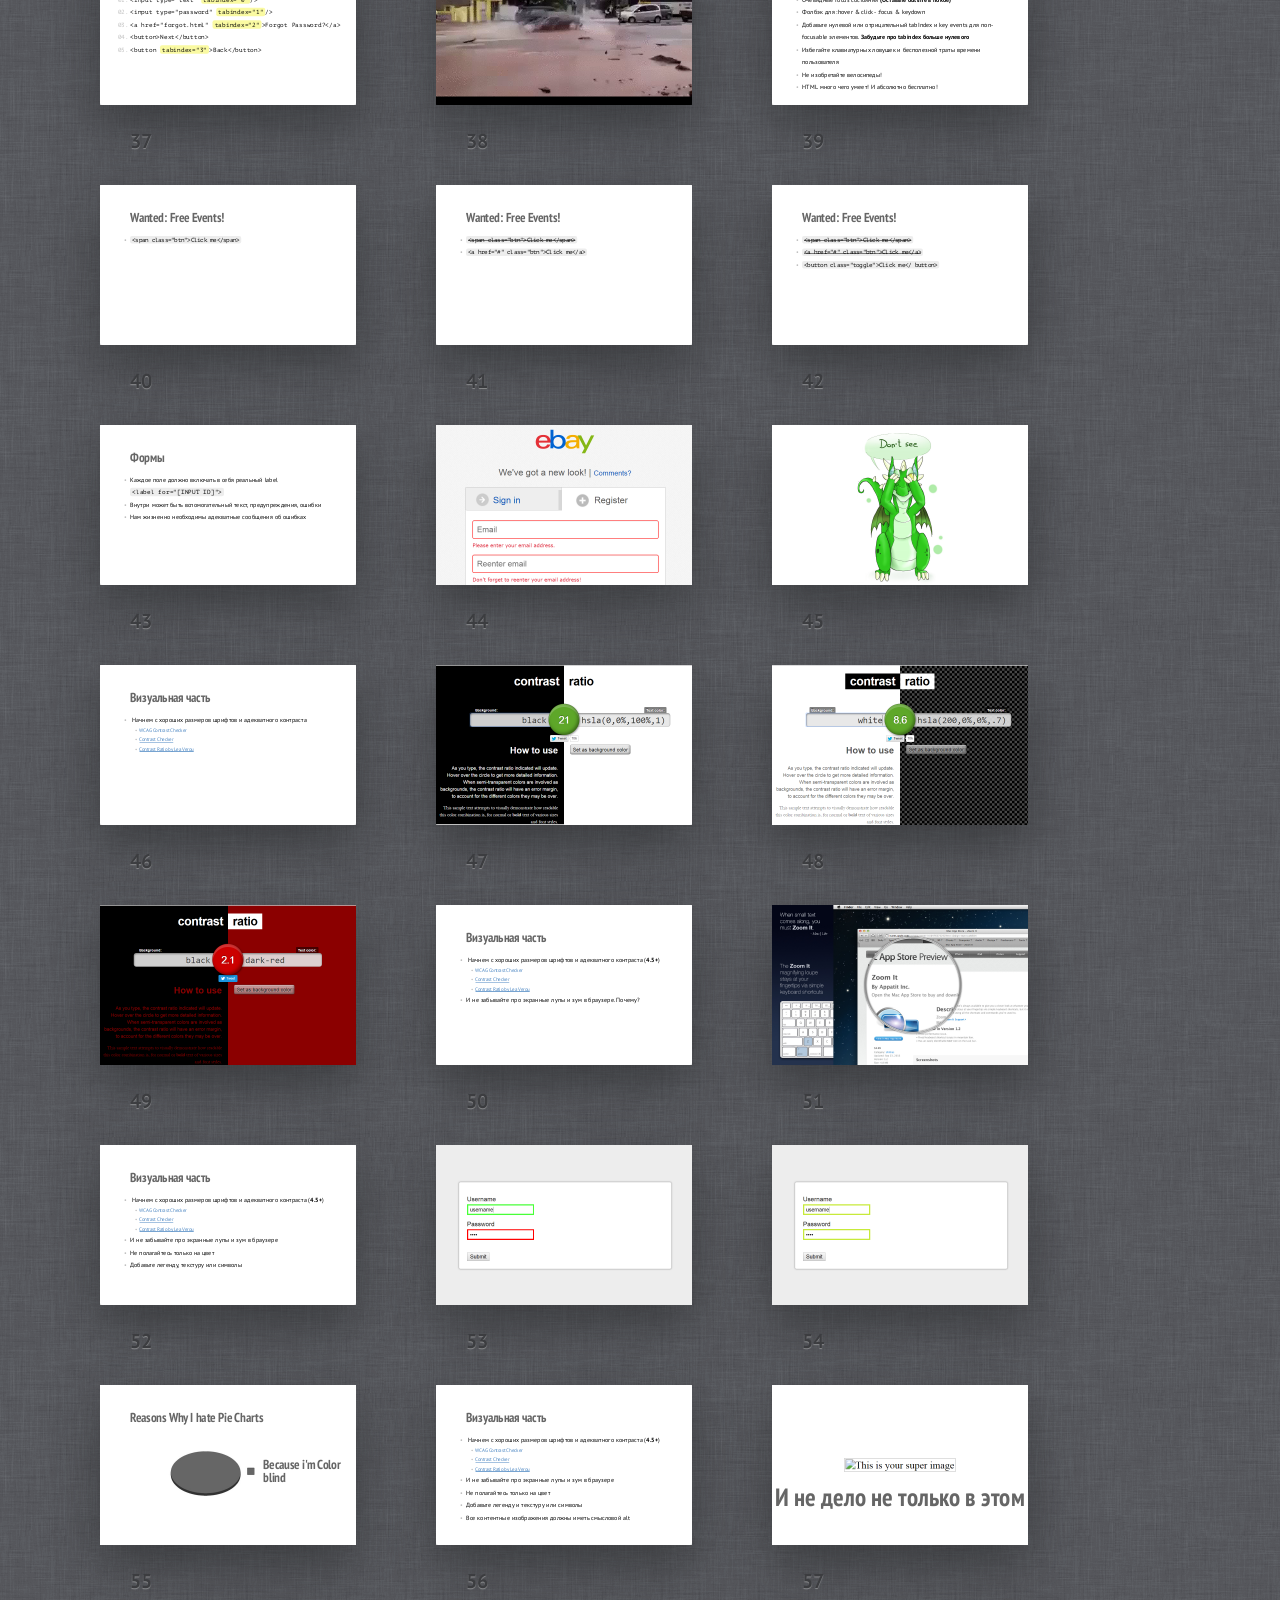
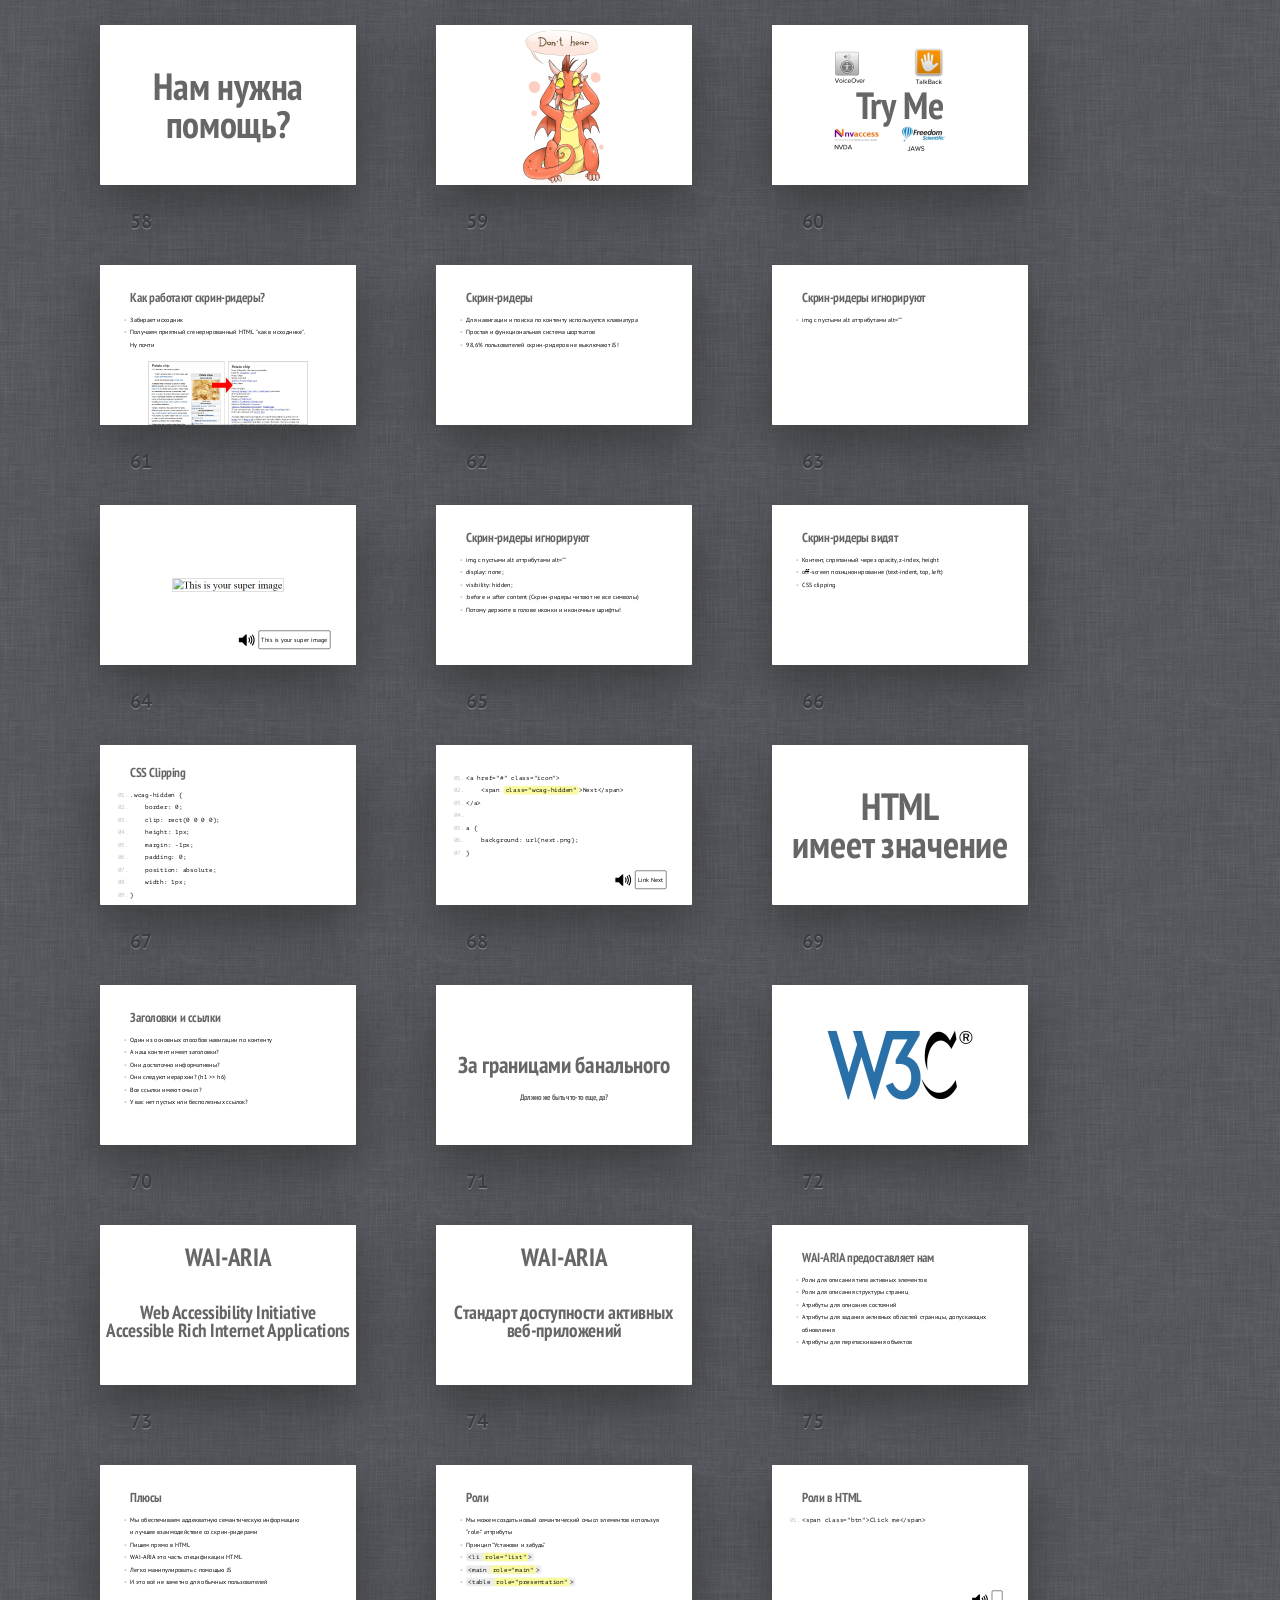
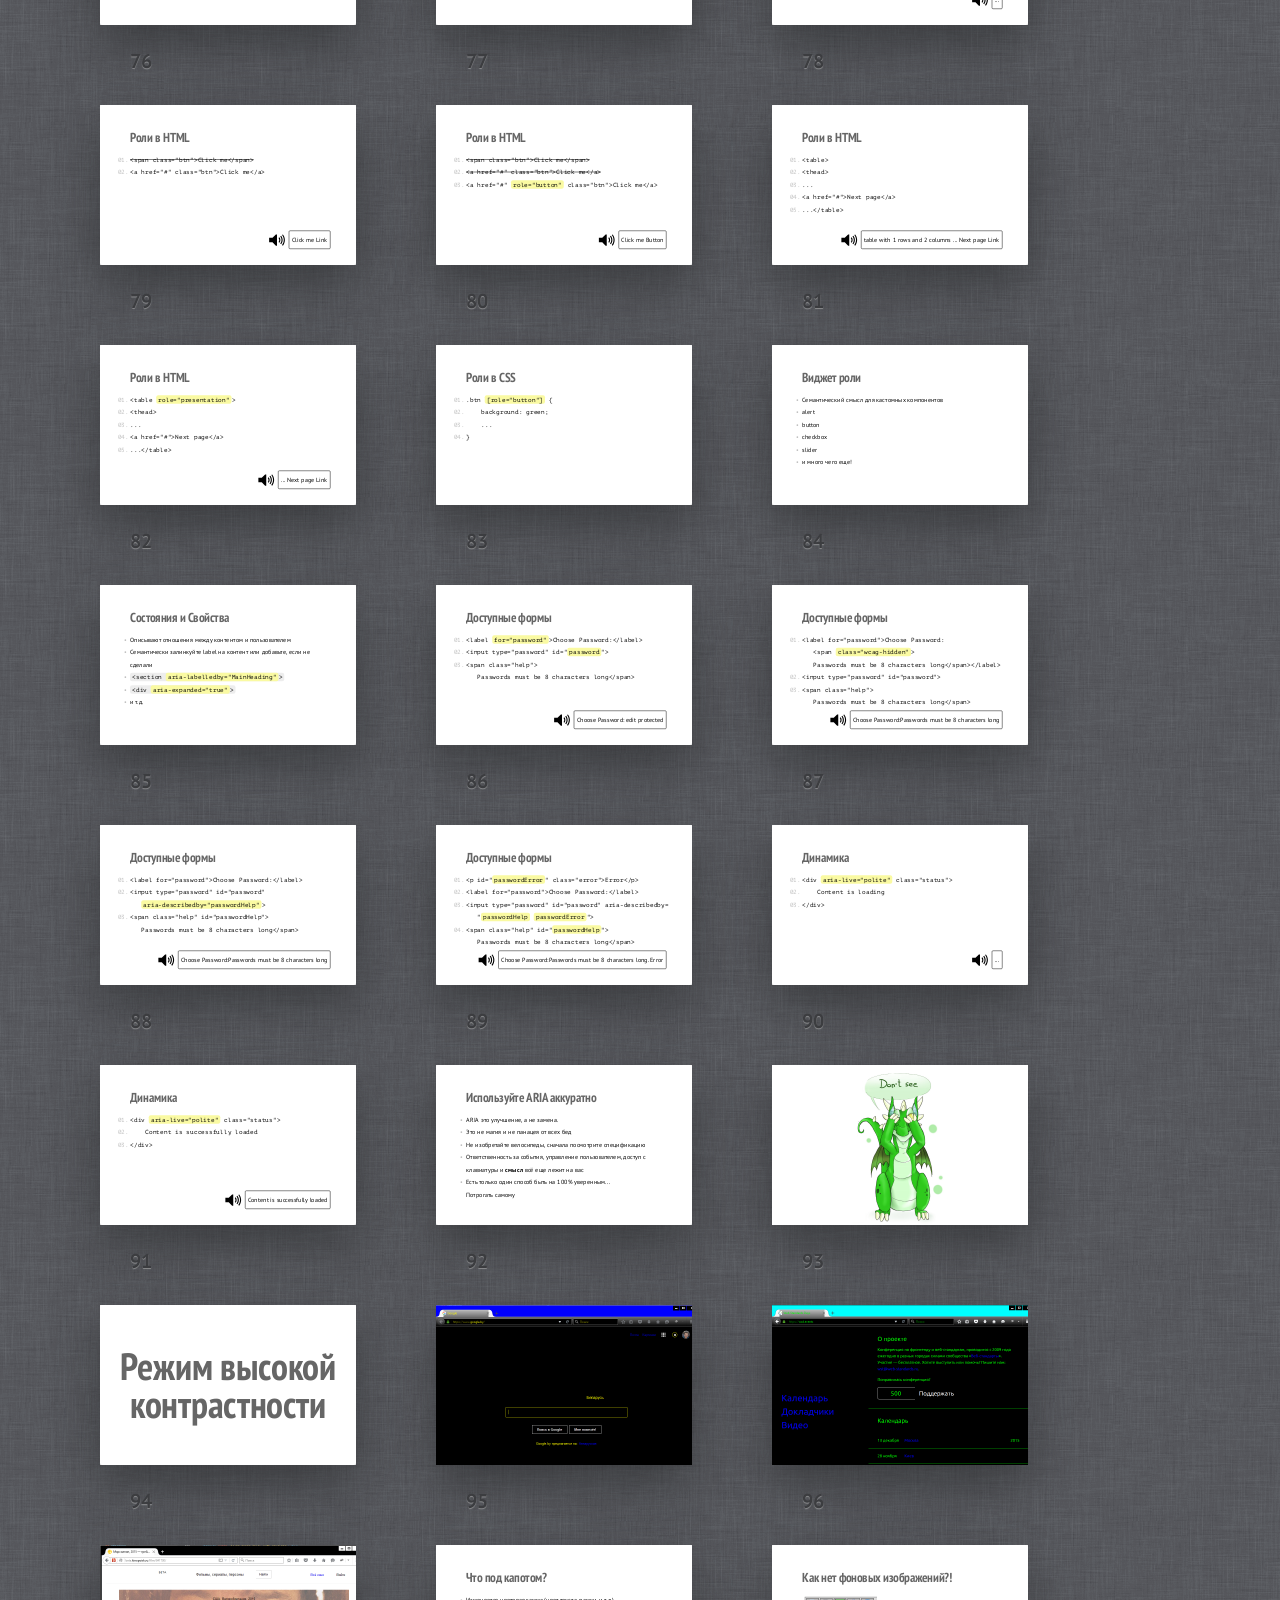
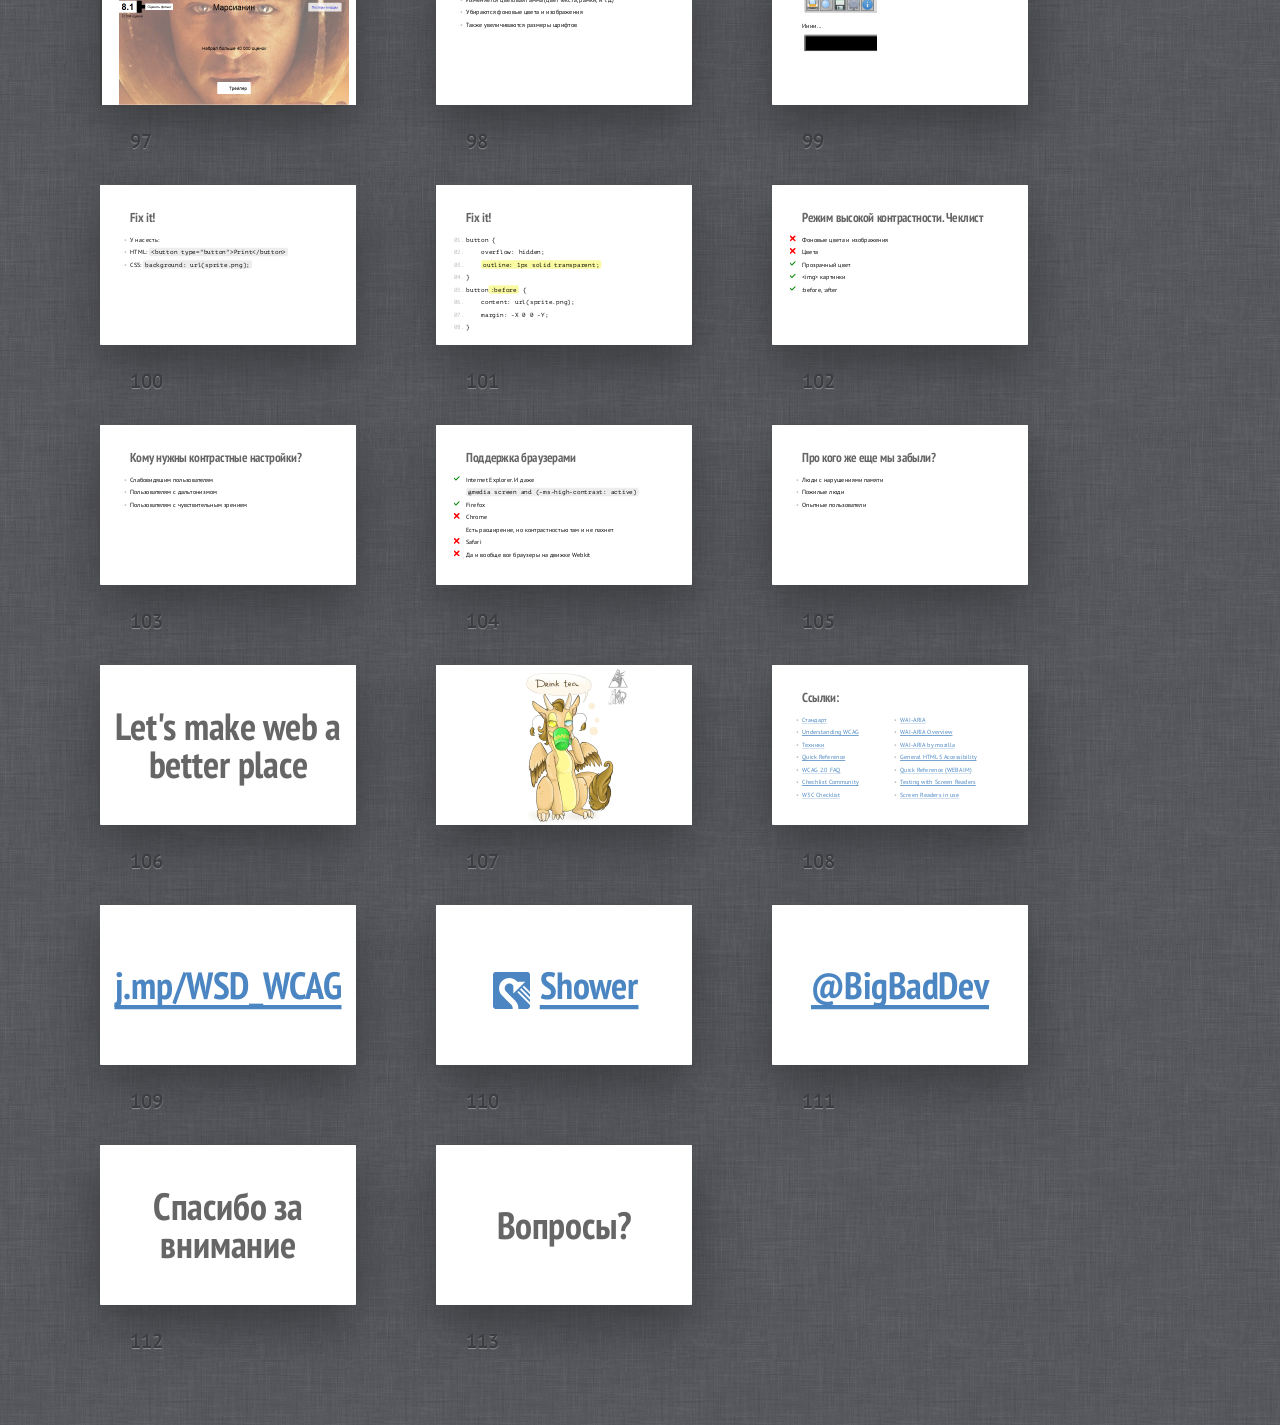
==== commit 20bed6a8: "last changes, I hope so =)" ====
--- a/index.html
+++ b/index.html
@@ -357,11 +357,17 @@
 		</div></section>
 
 	<section class="slide cover"><div>
-		<img src="pictures/from_rg_blind.png" alt="">
-		</div></section>
-
-	<section class="slide cover"><div>
-		<img src="pictures/piechart.jpg" alt="">
+		<img src="pictures/from_rg_blind1.png" alt="">
+		</div></section>
+
+	<section class="slide cover"><div>
+		<img src="pictures/from_rg_blind2.png" alt="">
+		</div></section>
+
+	<section class="slide cover"><div>
+		<h2>Reasons Why I hate Pie Charts</h2>
+		<h2 style="position: absolute; right:6%; top:46%;">Because i'm Color <br>blind</h2>
+		<img src="pictures/piechart.png" alt="">
 		</div></section>
 
 	<section class="slide"><div>
@@ -513,7 +519,7 @@
 
 	<section class="slide shout shout_description"><div>
 		<h2 class="definition">WAI-ARIA</h2>
-		<div class="next">
+		<div>
 			<h2 class="description">Cтандарт доступности активных <br>веб-приложений</h2>
 		</div>
 		</div></section>
@@ -534,7 +540,7 @@
 		<ul>
 			<li>Мы обеспечиваем аддекватную семантическую информацию<br> и лучшее взаимодействие со скрин-ридерами</li>
 			<li>Пишем прямо в HTML</li>
-			<li>Всё это часть спецификации HTML5</li>
+			<li>WAI-ARIA это часть спецификации HTML</li>
 			<li>Легко манипулировать с помощью JS</li>
 			<li>И это всё не заметно для обычных пользователей</li>
 		</ul>
@@ -564,7 +570,7 @@
 		<pre>
 			<code><s>&lt;span class="btn"&gt;Click me&lt;/span&gt;</s></code>
 			<code>&lt;a href="#" class="btn"&gt;Click me&lt;/a&gt;</code>
-			<div class="wcag-block"><div class="wcag-read">Link Click me</div></div>
+			<div class="wcag-block"><div class="wcag-read">Click me Link</div></div>
 		</pre>
 		</div></section>
 
@@ -773,7 +779,7 @@
 		<ul class="adv">
 			<li class="no next">Фоновые цвета и изображения</li>
 			<li class="no next">Цвета</li>
-			<li class="yes next">Прозрачный цвет?????????????????????????????????????????????????????????????????????????????????????????????????????????</li>
+			<li class="yes next">Прозрачный цвет</li>
 			<li class="yes next">&lt;img> картинки</li>
 			<li class="yes next">:before, :after</li>
 		</ul>
@@ -797,7 +803,7 @@
 			<li class="yes next">Firefox</li>
 			<li class="no next">Chrome <br>   <span class="next">Есть расширение, но контрастностью там и не пахнет</span></li>
 			<li class="no next">Safari</li>
-			<li class="no next">Да и вообще все webkit-браузеры</li>
+			<li class="no next">Да и вообще все браузеры на движке Webkit</li>
 		</ul>
 		</div></section>
 
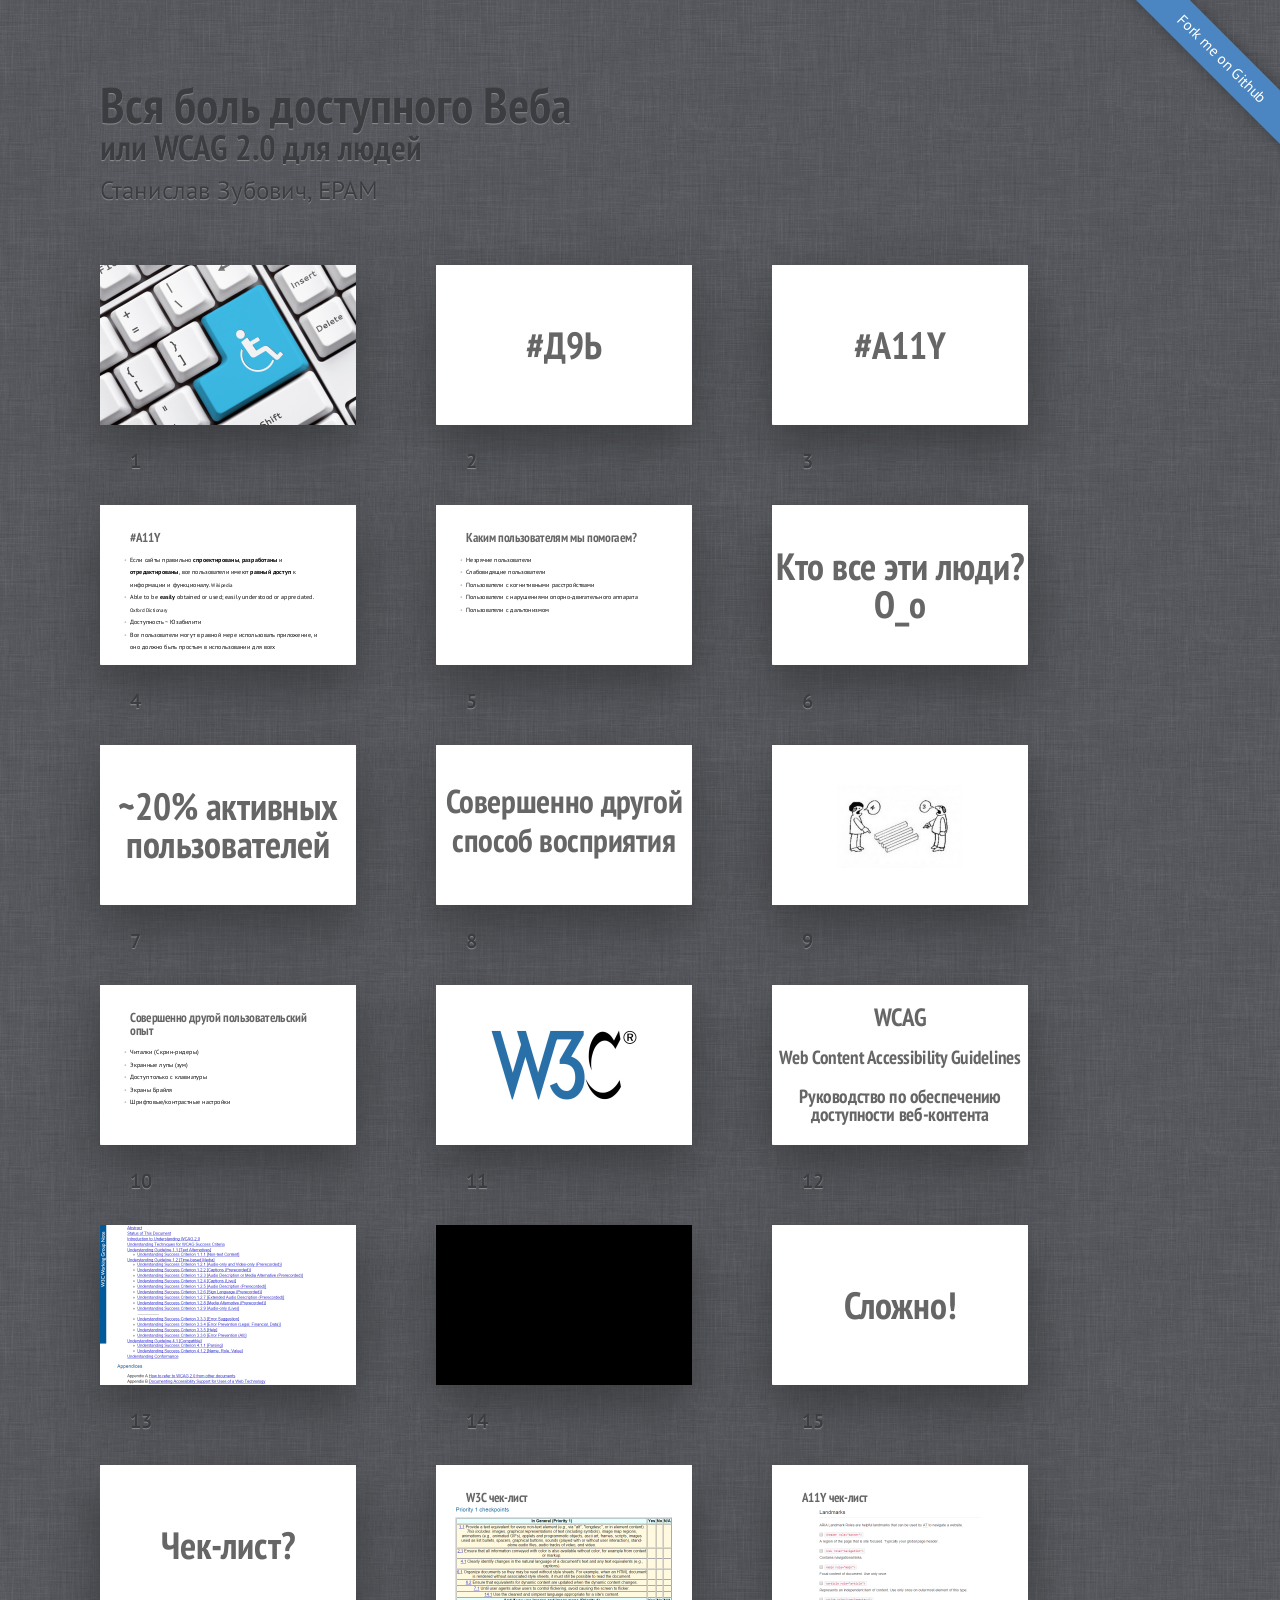
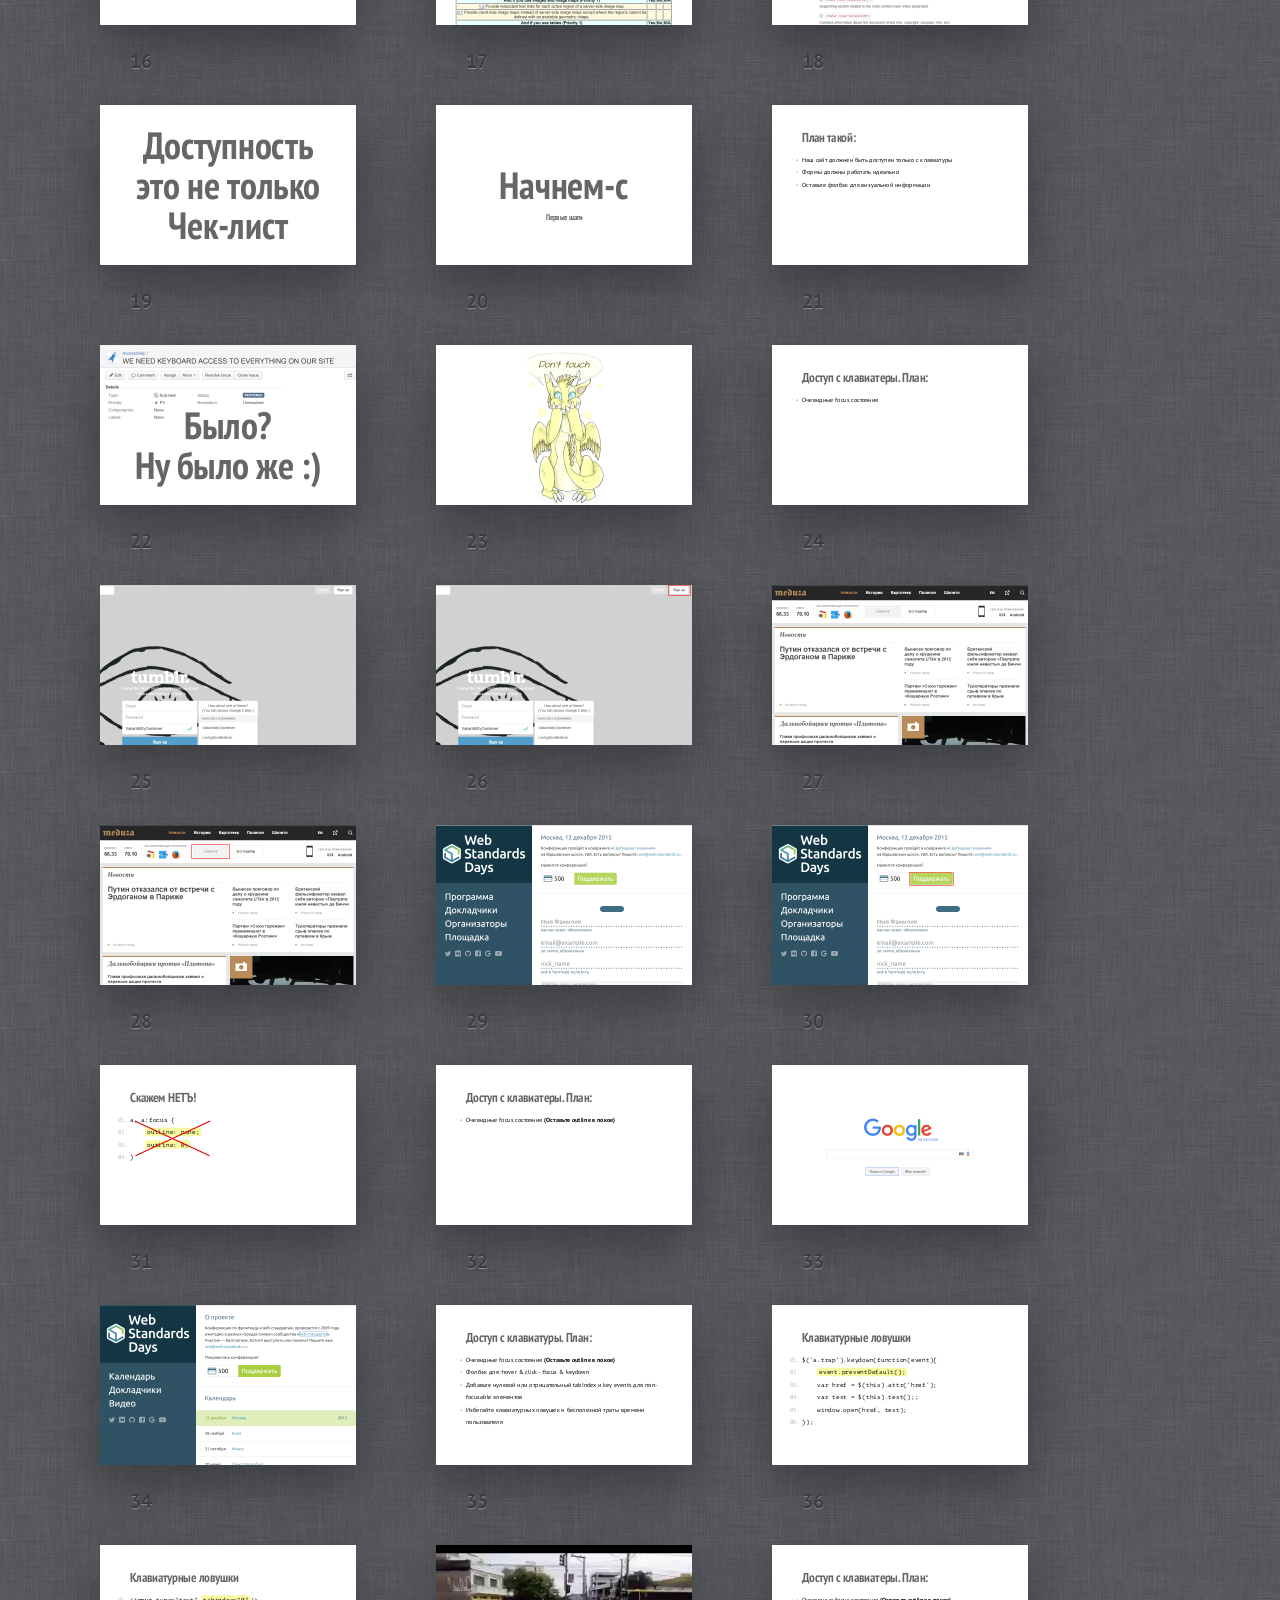
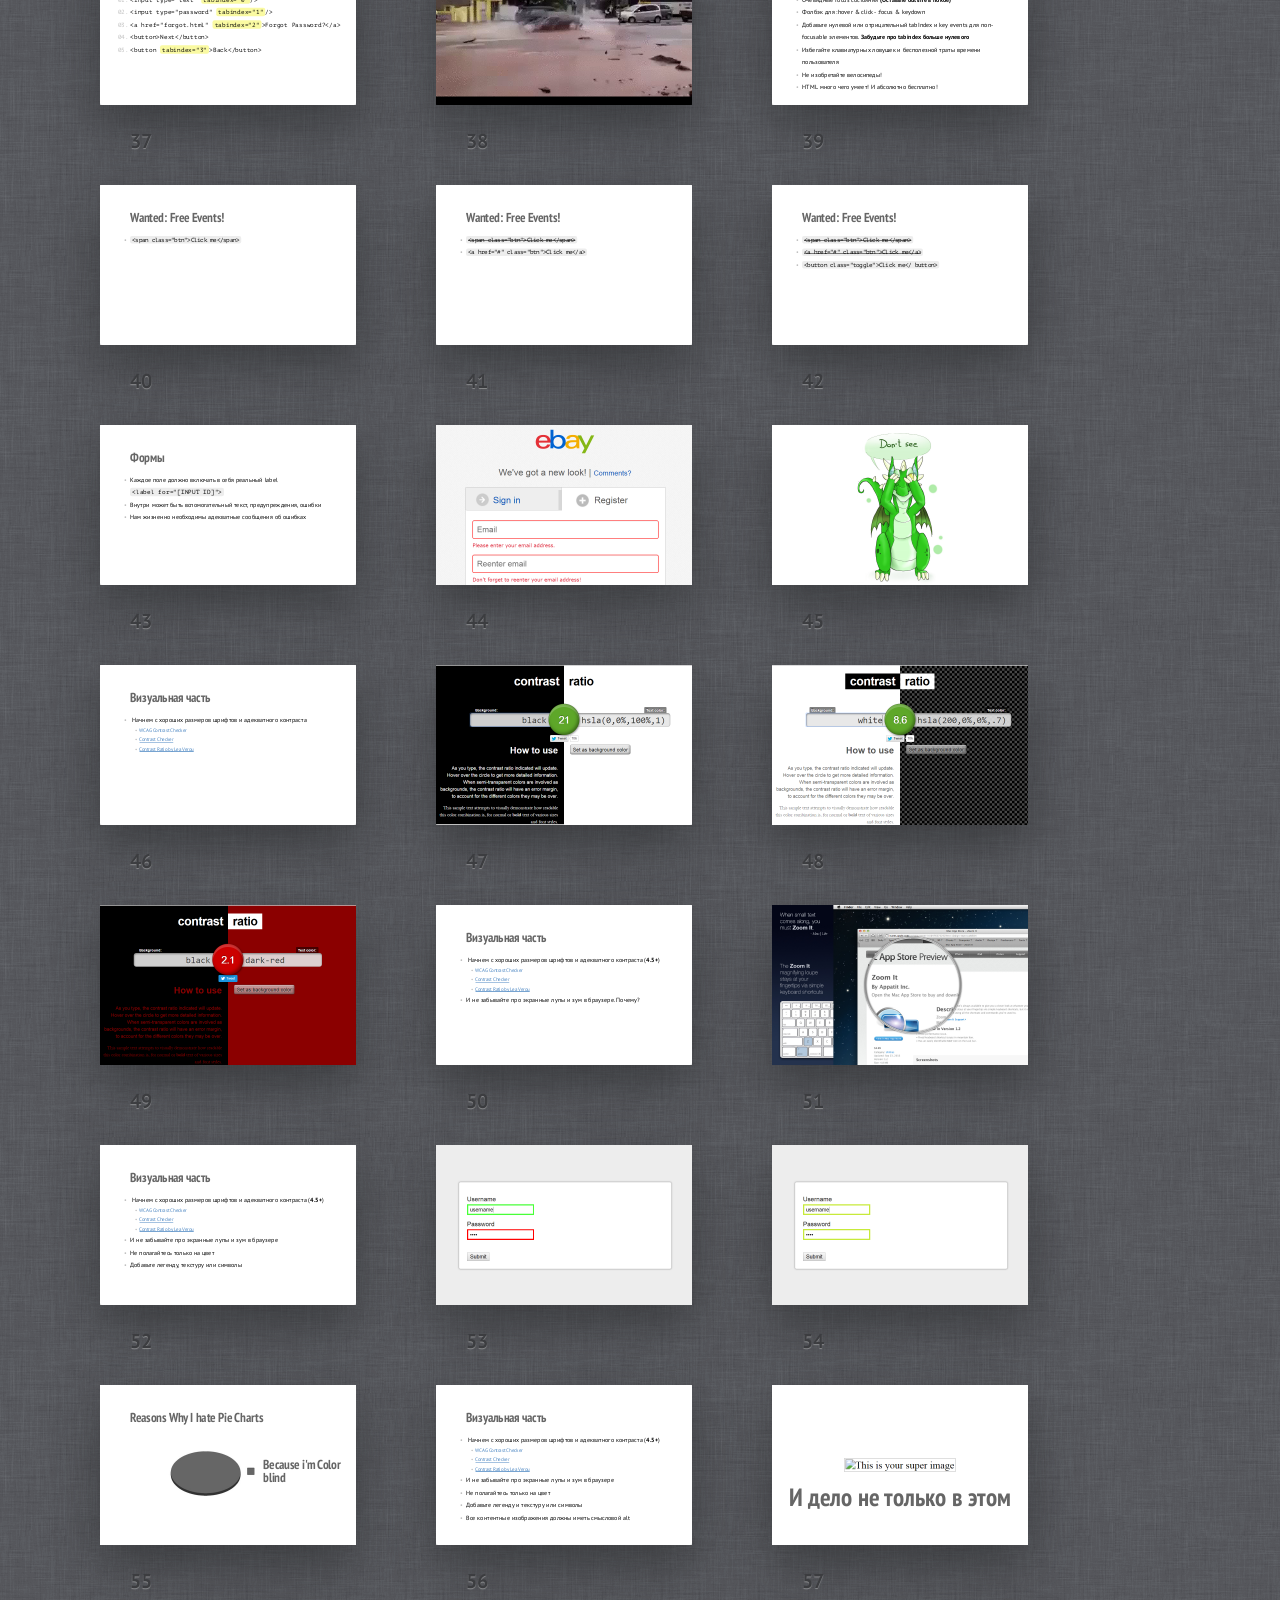
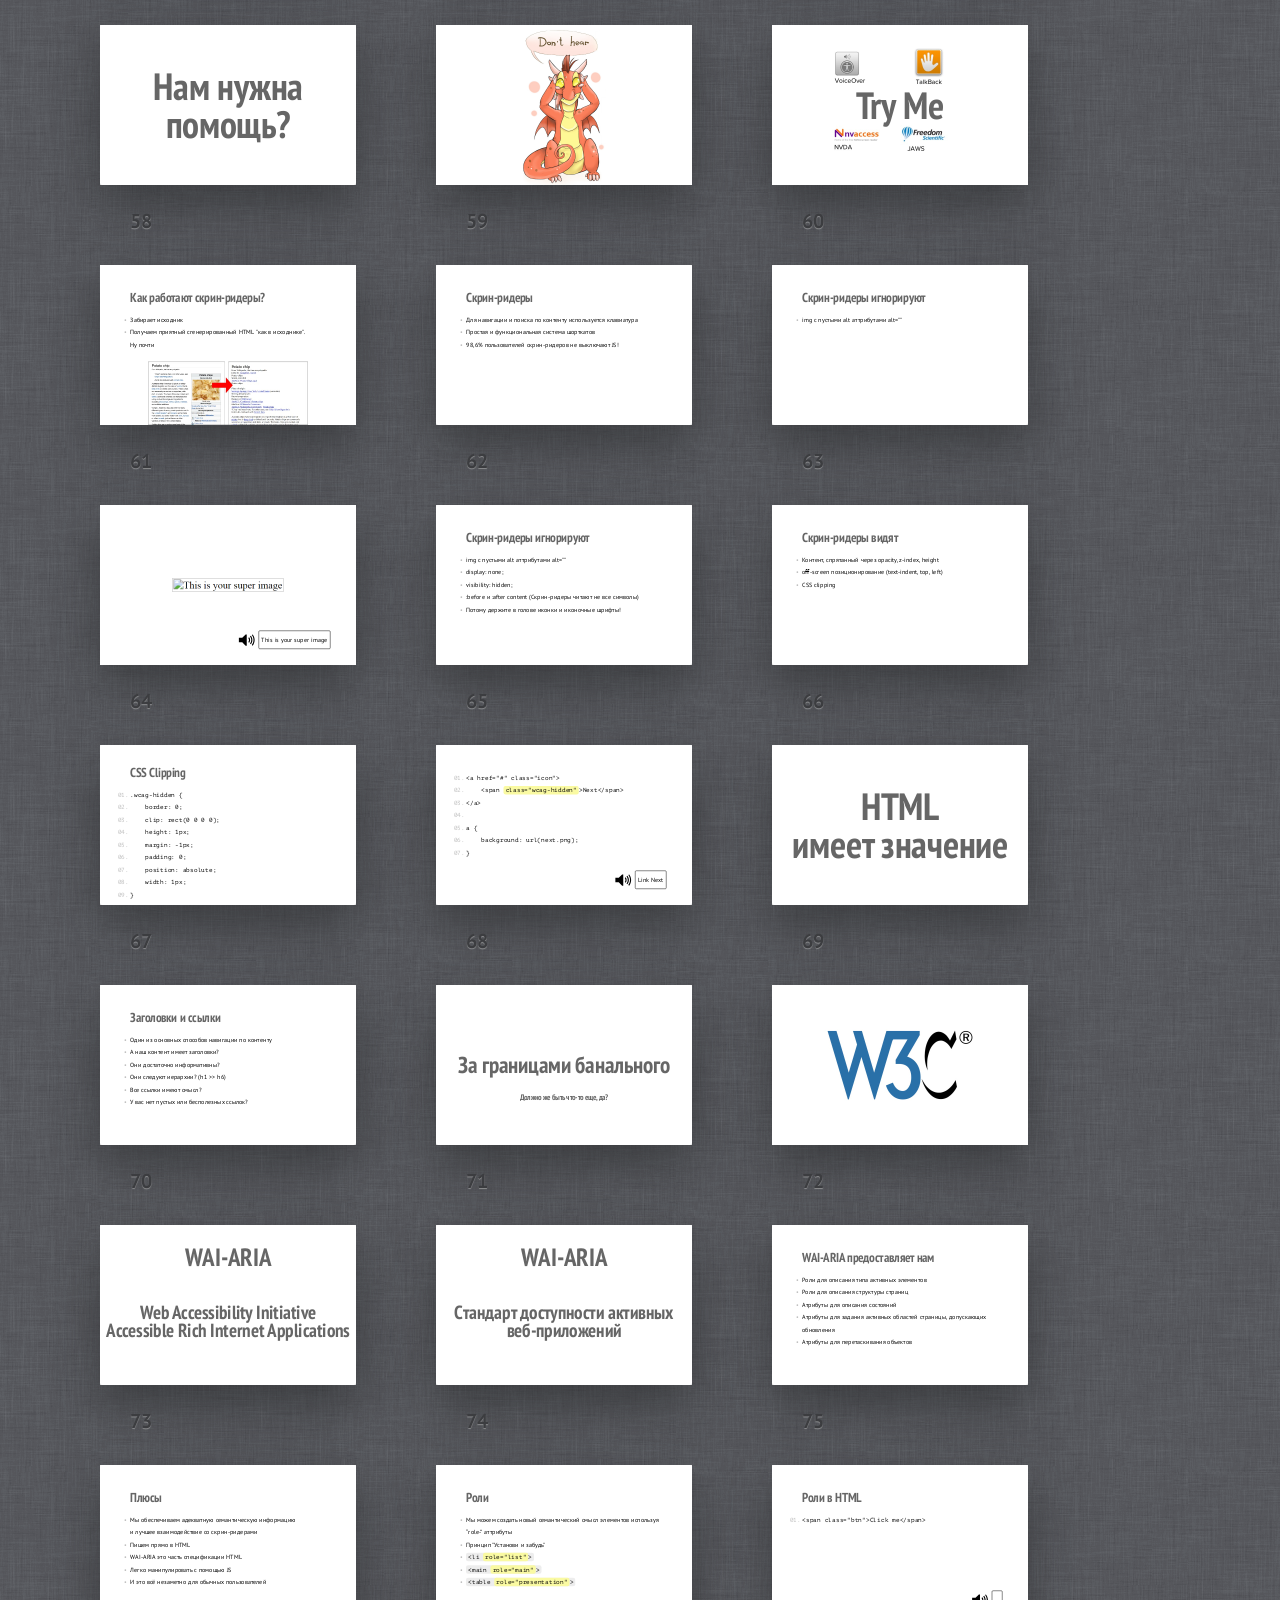
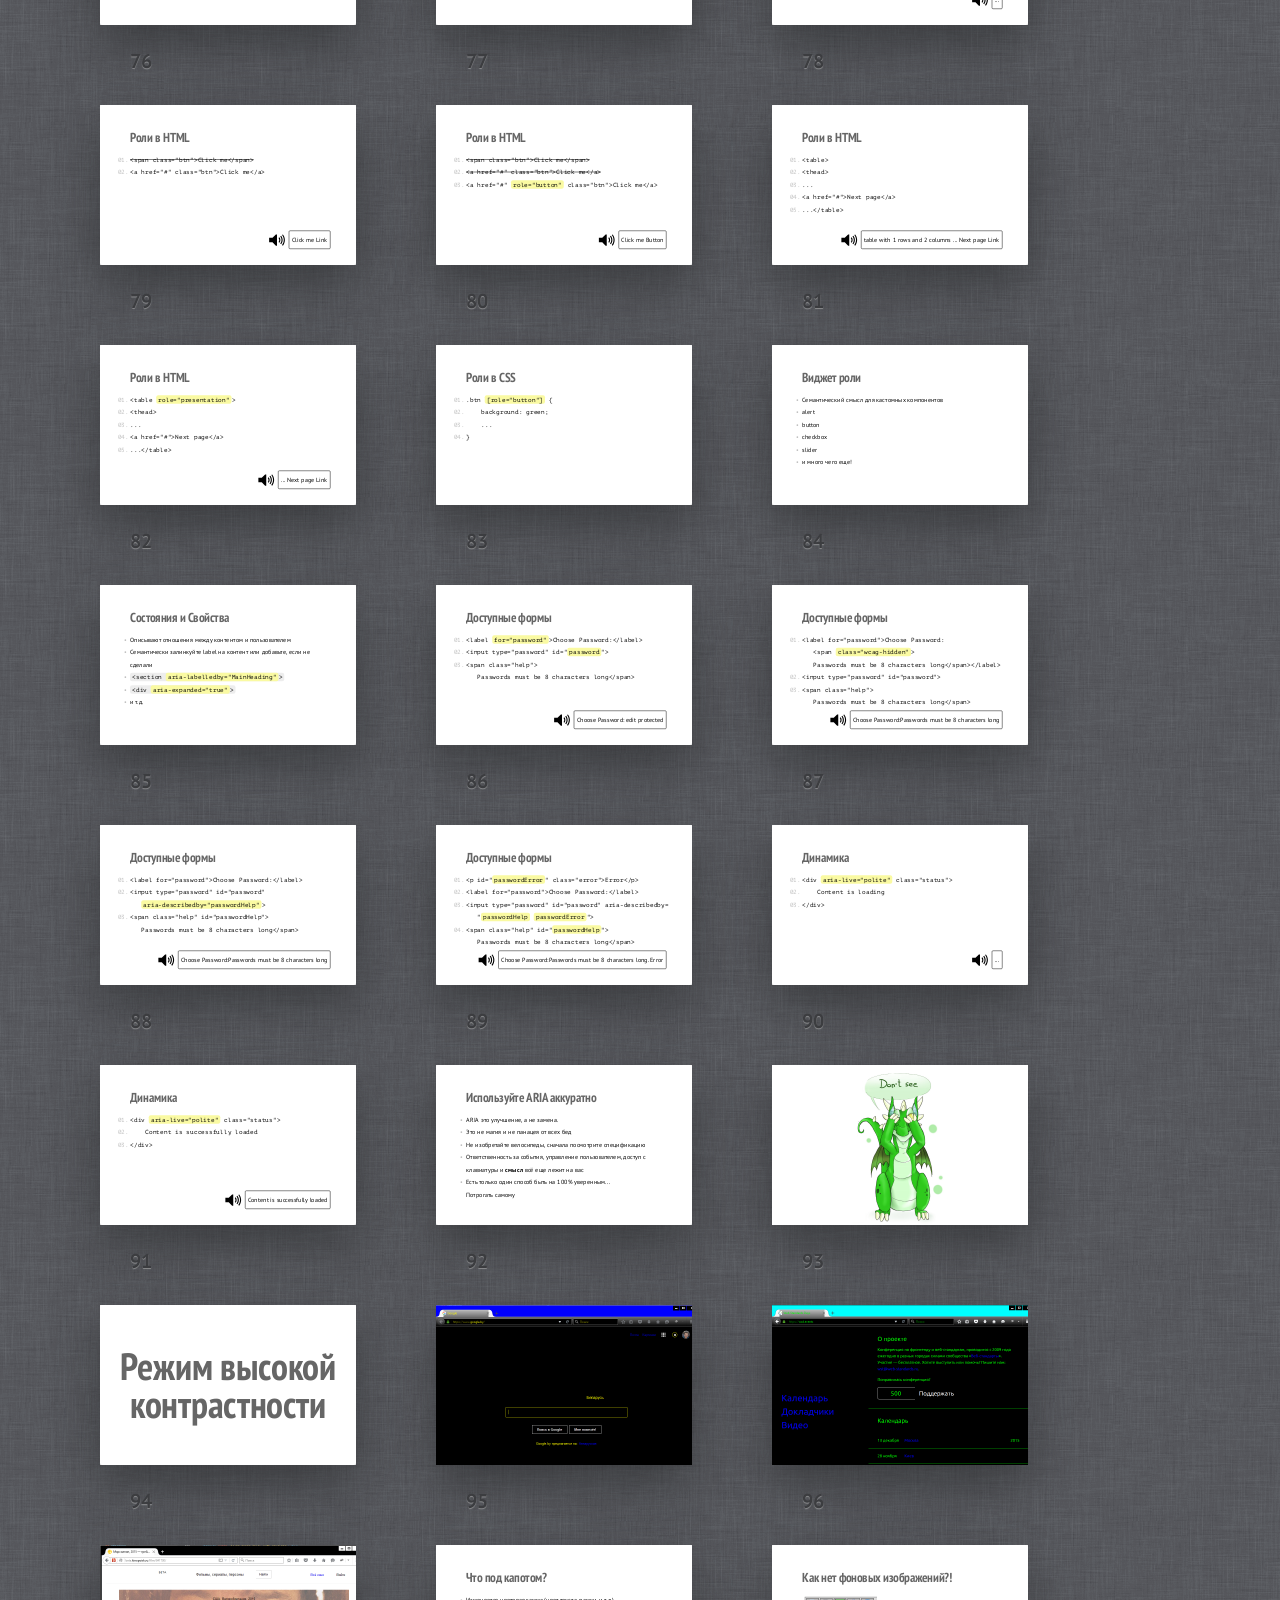
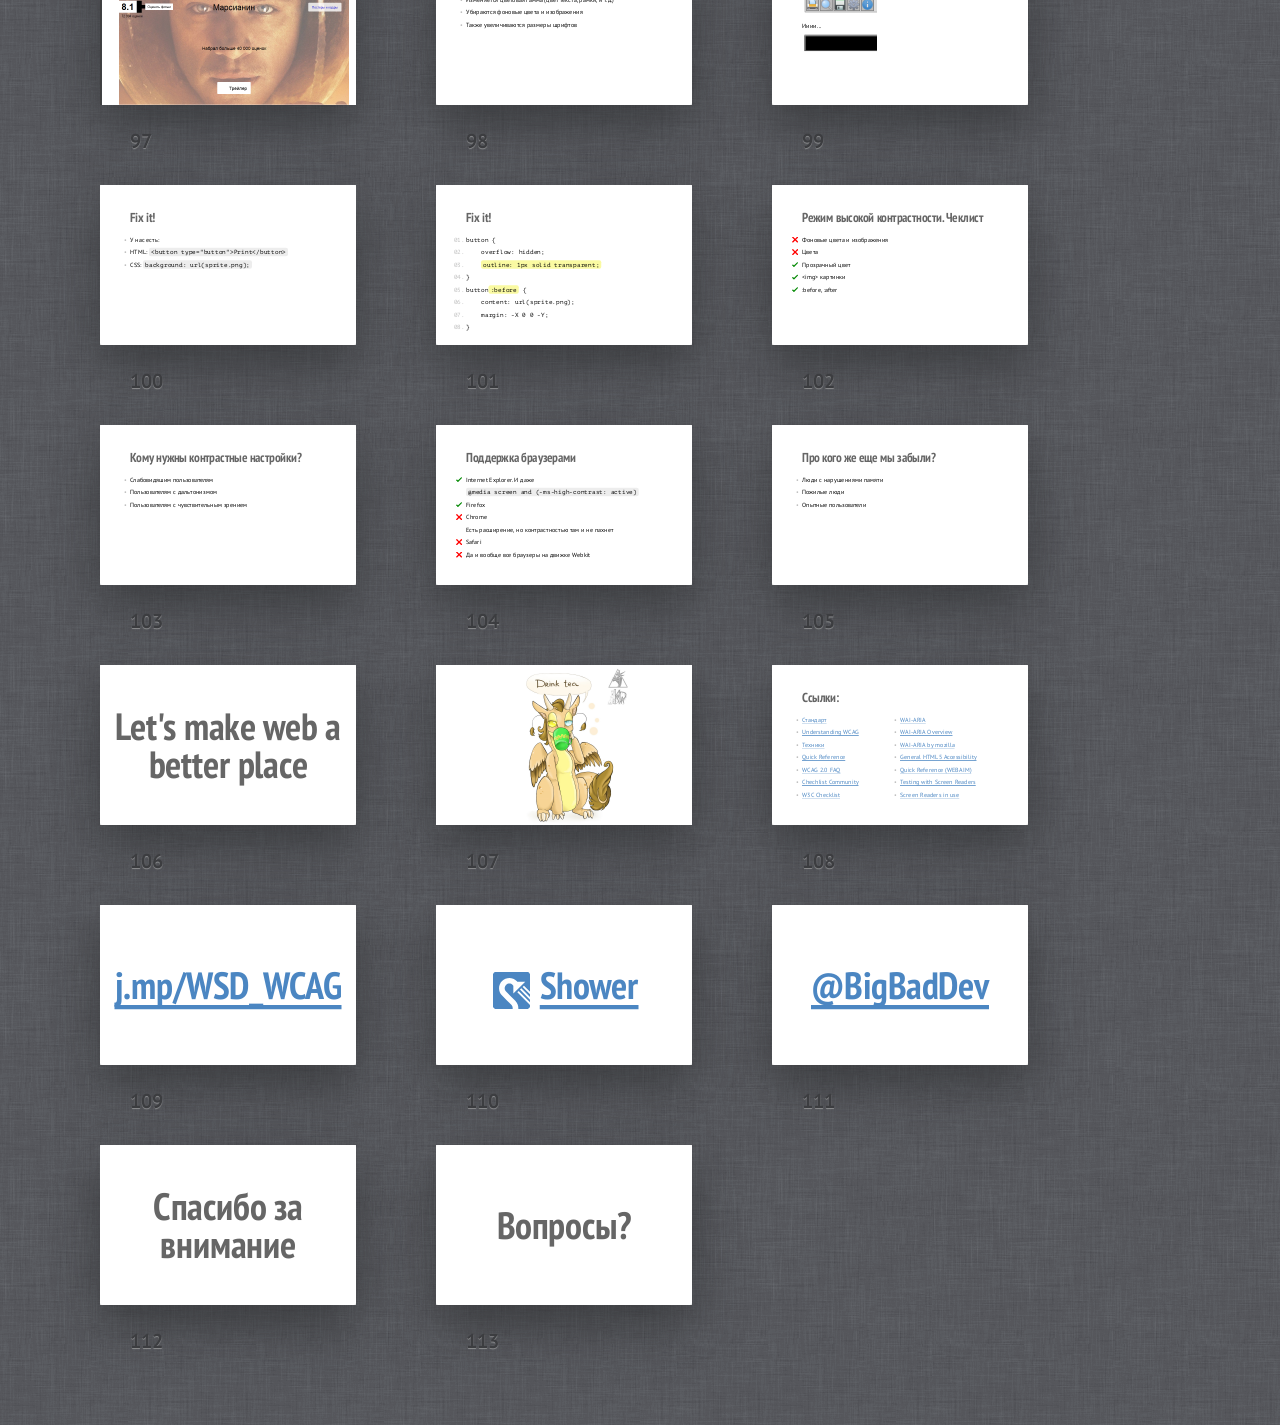
==== commit a5b645e1: "check-cross update" ====
--- a/index.html
+++ b/index.html
@@ -39,11 +39,11 @@
 	<section class="slide"><div>
 		<h2>Каким пользователям мы помогаем?</h2>
 		<ul>
-			<li>Незрячие</li>
-			<li>Слабовидящие</li>
-			<li>Когнитивные расстройства</li>
-			<li>Нарушения опорно-двигательного аппарата</li>
-			<li>Дальтонизм</li>
+			<li>Незрячие пользователи</li>
+			<li>Слабовидящие пользователи</li>
+			<li>Пользователи с когнитивными расстройствами</li>
+			<li>Пользователи с нарушениями опорно-двигательного аппарата</li>
+			<li>Пользователи с дальтонизмом</li>
 		</ul>
 		</div></section>
 
@@ -203,7 +203,7 @@
 		</div></section>
 
 	<section class="slide"><div>
-		<h2>Доступ с клавиатеры. План:</h2>
+		<h2>Доступ с клавиатуры. План:</h2>
 		<ul>
 			<li>Очевидные focus состояния <b>(Оставьте outline в покое)</b></li>
 			<li class="next">Фолбэк для :hover &amp; click - <span class="next">:focus &amp; keydown</span></li>
@@ -390,7 +390,7 @@
 
 	<section class="slide cover shout"><div>
 		<img src="pictures/image_alt.png" alt="">
-		<h2 class="next" style="top:70%; font-size:100px">И не дело не только в этом</h2>
+		<h2 class="next" style="top:70%; font-size:100px">И дело не только в этом</h2>
 		</div></section>
 
 	<section class="slide shout"><div>
@@ -538,11 +538,11 @@
 	<section class="slide"><div>
 		<h2>Плюсы</h2>
 		<ul>
-			<li>Мы обеспечиваем аддекватную семантическую информацию<br> и лучшее взаимодействие со скрин-ридерами</li>
+			<li>Мы обеспечиваем адекватную семантическую информацию<br> и лучшее взаимодействие со скрин-ридерами</li>
 			<li>Пишем прямо в HTML</li>
 			<li>WAI-ARIA это часть спецификации HTML</li>
 			<li>Легко манипулировать с помощью JS</li>
-			<li>И это всё не заметно для обычных пользователей</li>
+			<li>И это всё незаметно для обычных пользователей</li>
 		</ul>
 		</div></section>
 
--- a/index.css
+++ b/index.css
@@ -113,13 +113,14 @@
 	width: 2em;
 	height: 1em;
 	background-size: auto 100%;
-	background-repeat: no-repeat;    
+	background-repeat: no-repeat;
+	margin: -5px -10px -5px 10px;
 }
 .slide .adv LI.yes:before {
-	background-image: url(../pictures/yes.svg);
+	background-image: url(pictures/check.svg);
 }
 .slide .adv LI.no:before {
-	background-image: url(../pictures/no.svg);
+	background-image: url(pictures/cross.svg);
 }
 
 .slide.links ul {
